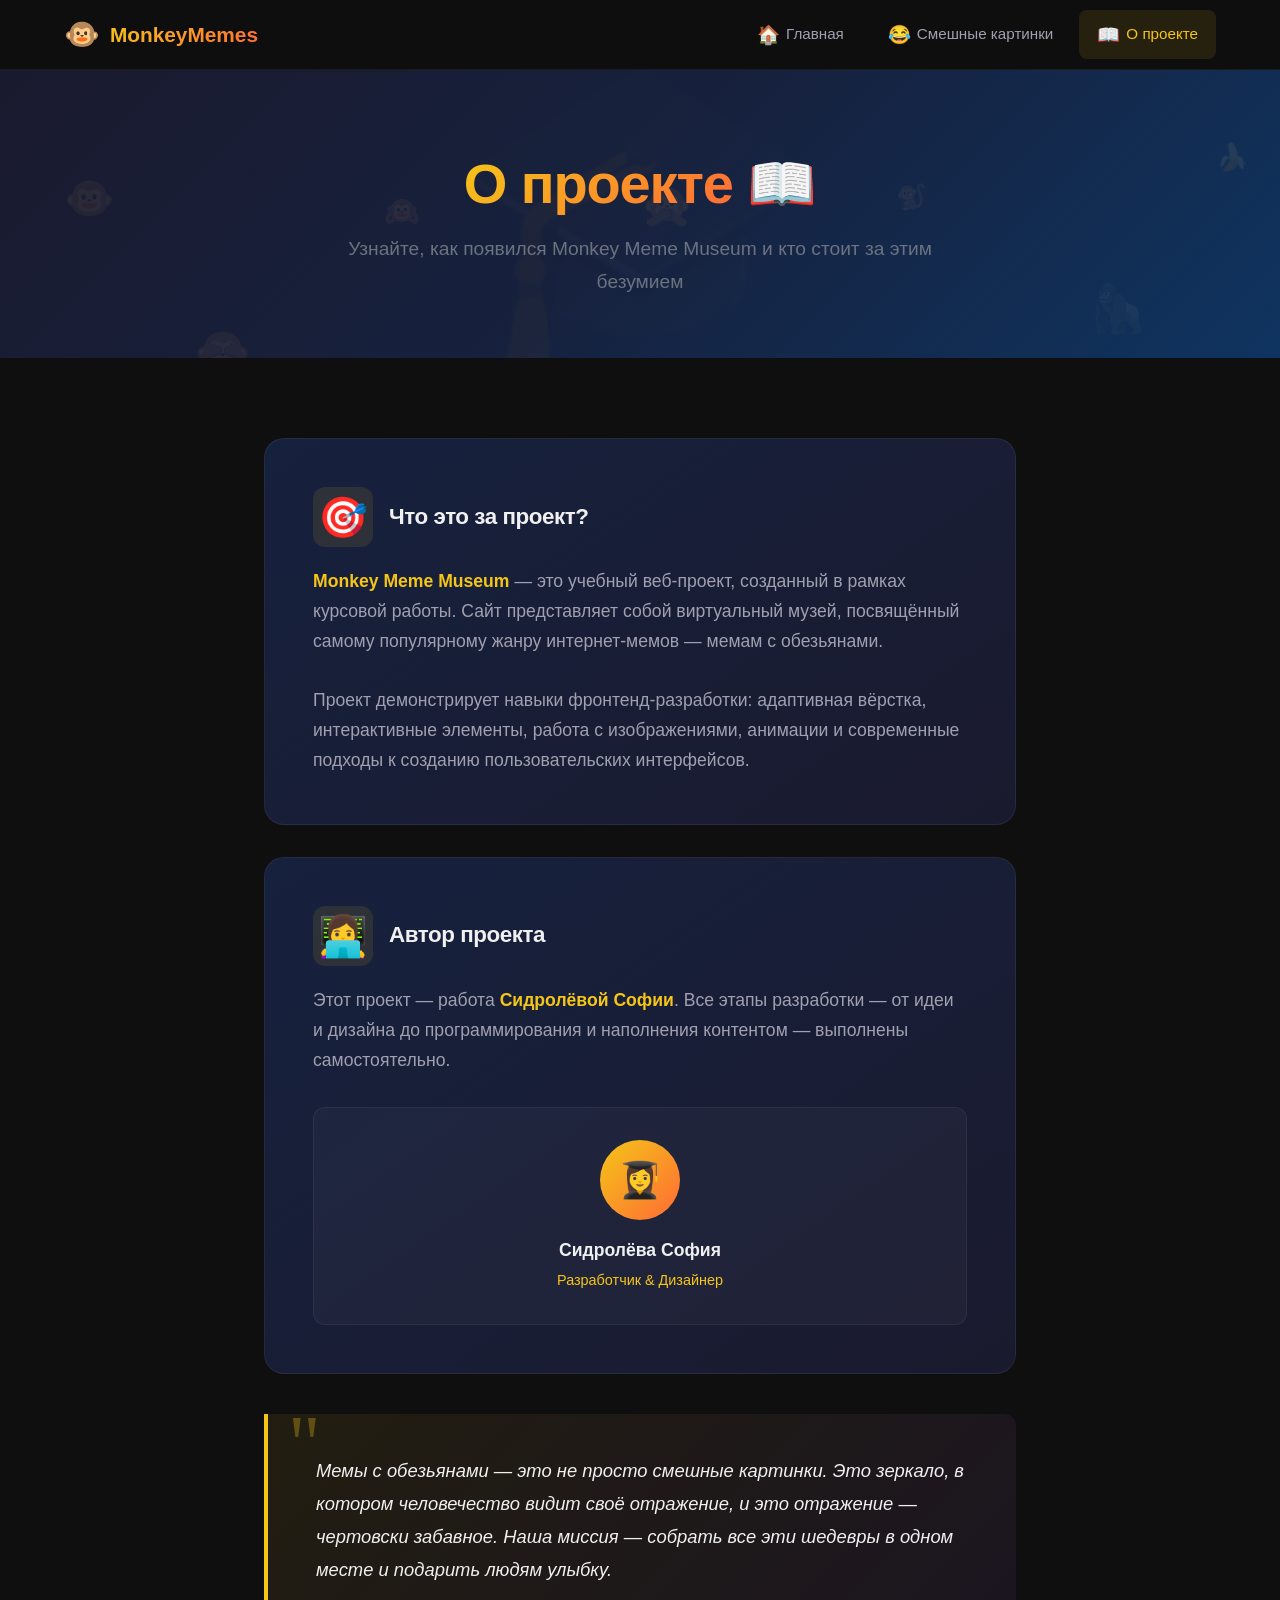
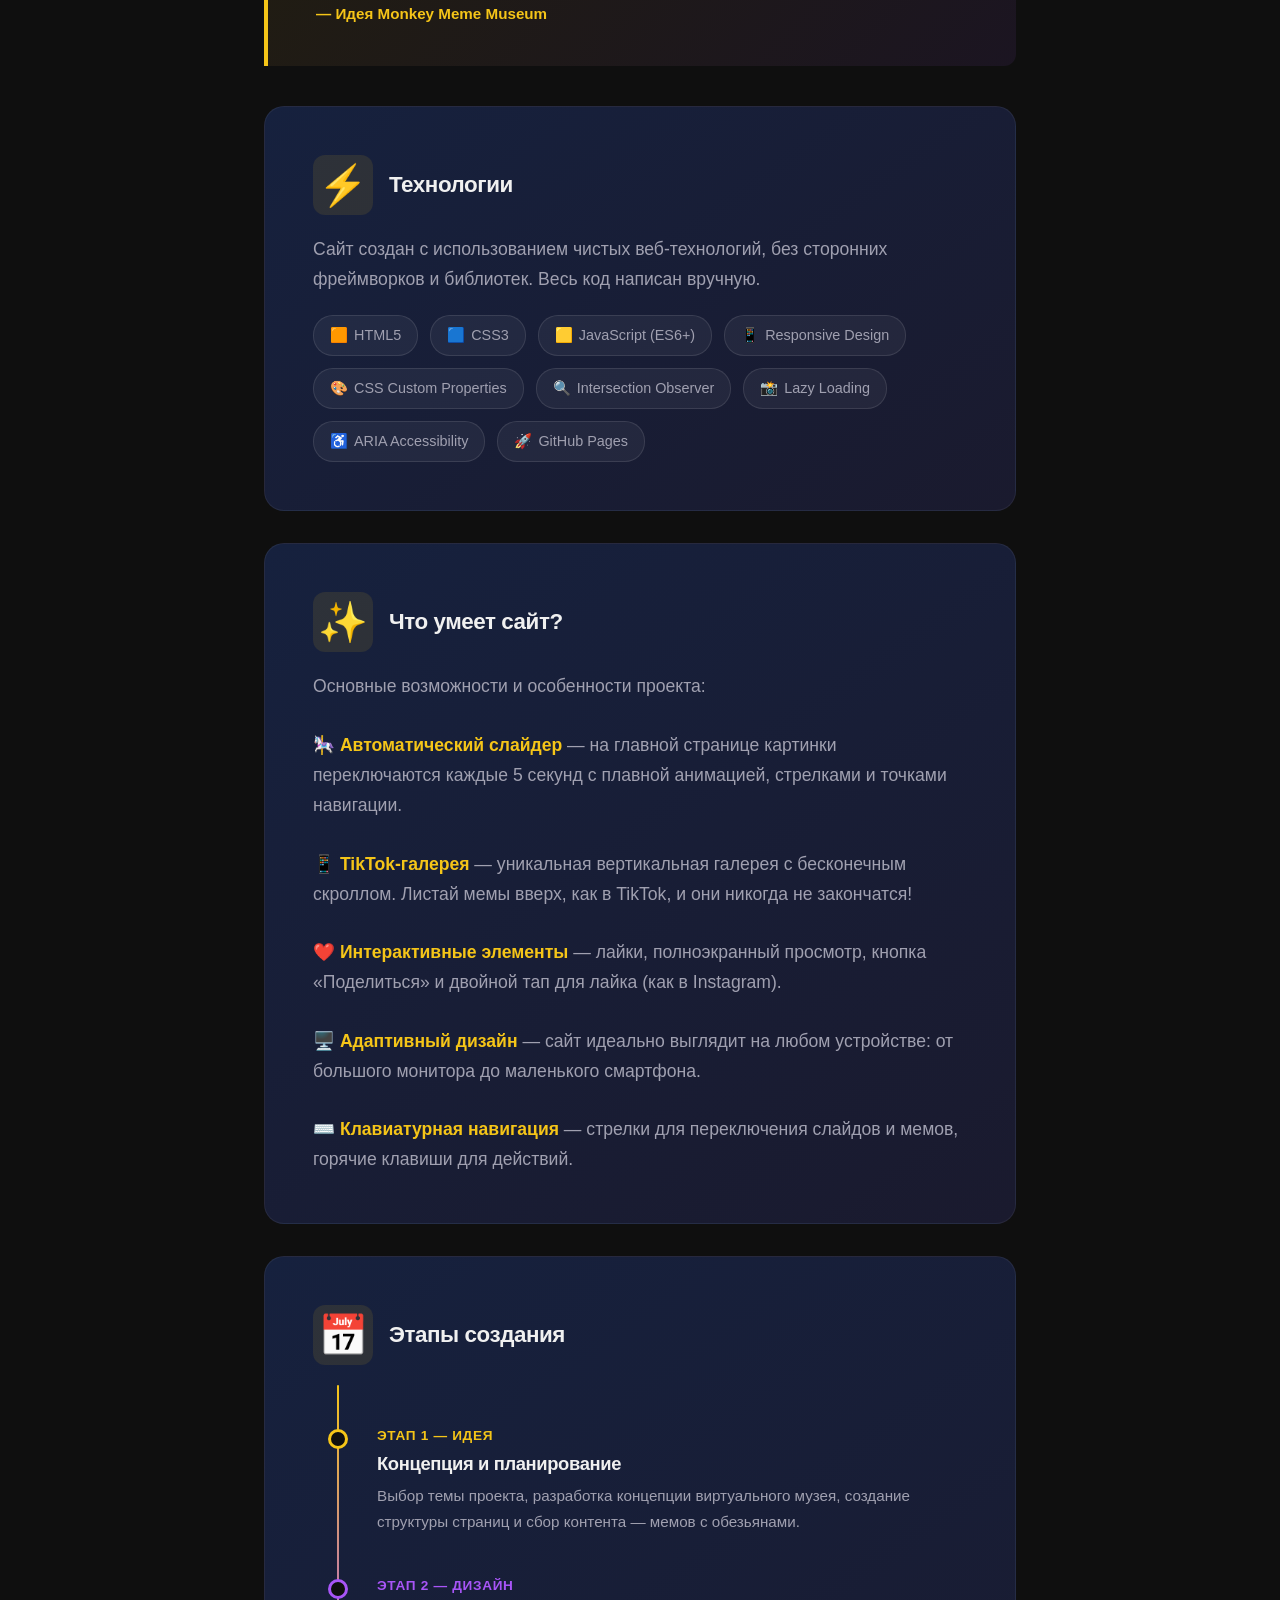
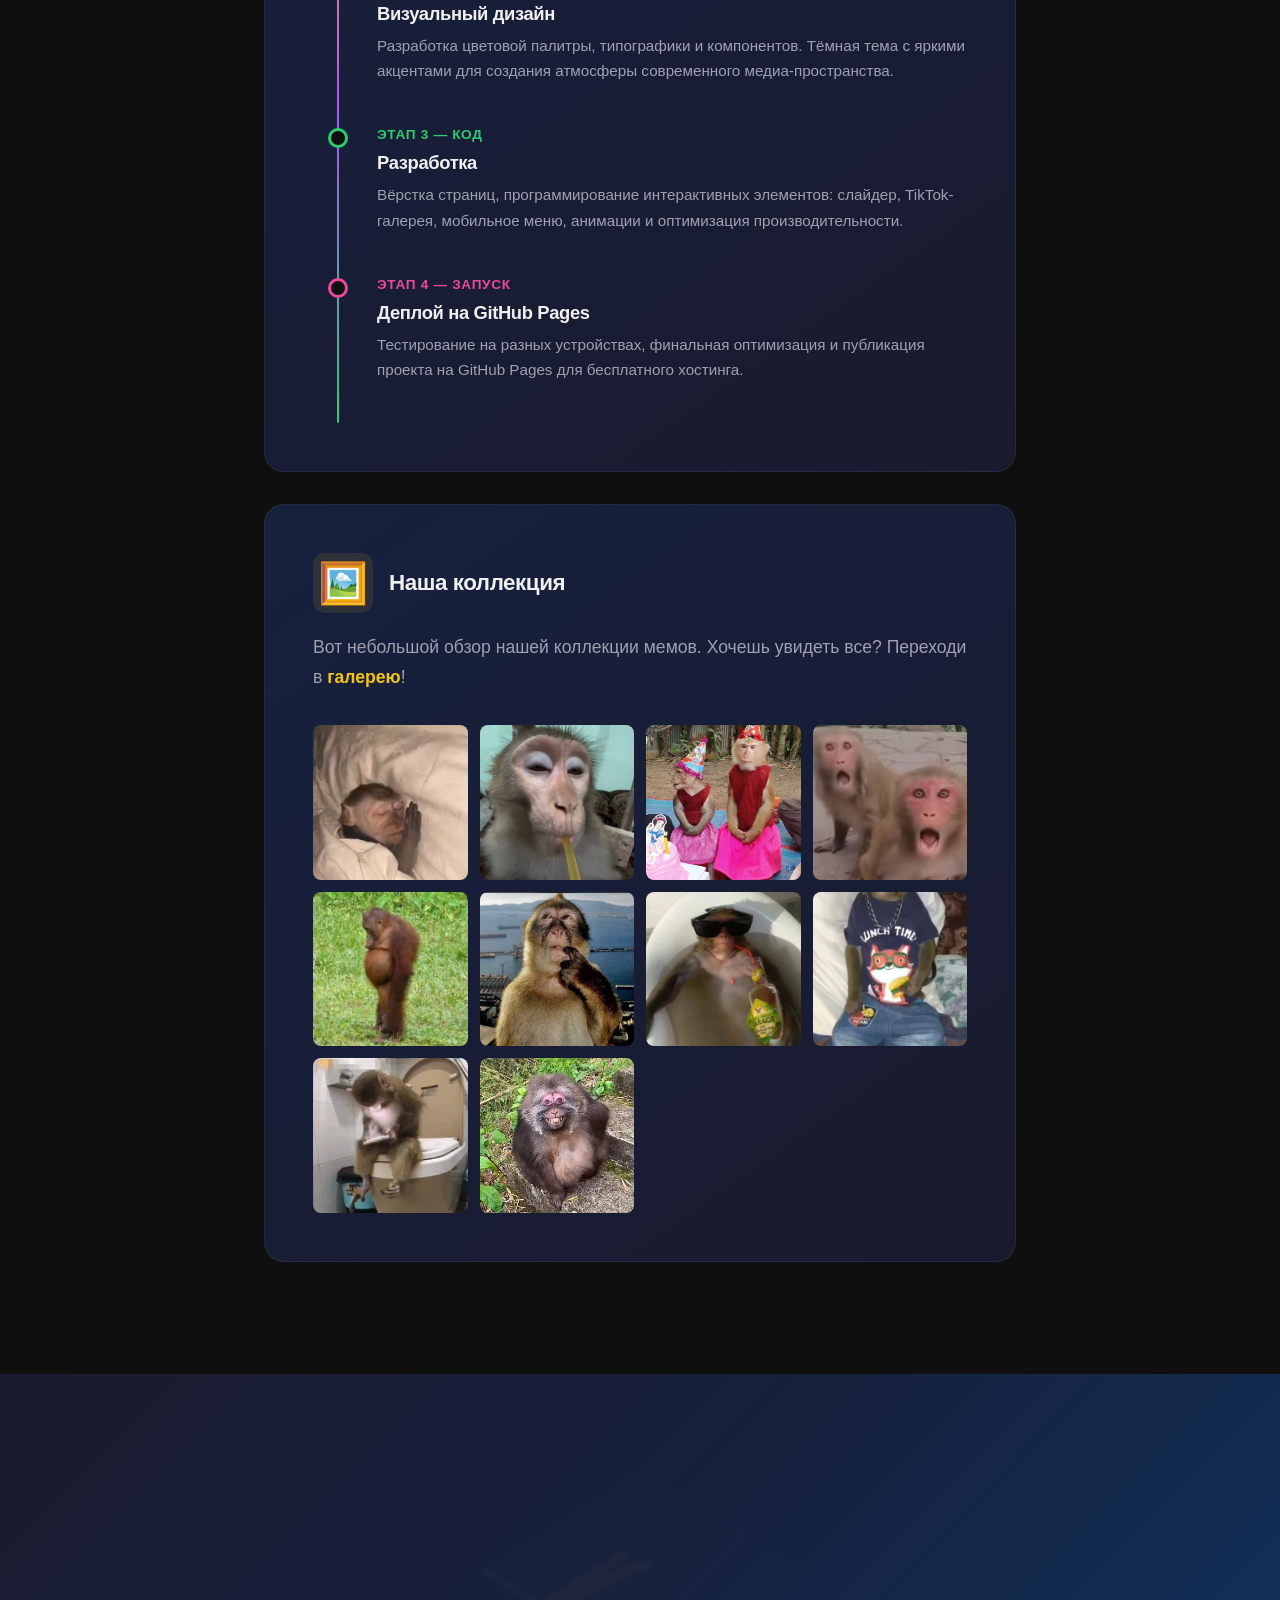
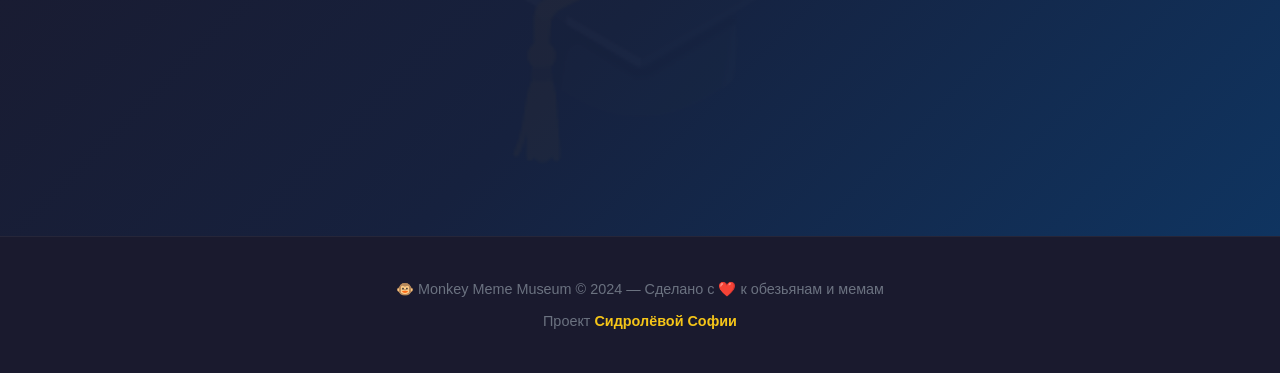
==== about.html @ 25bc9ab8 "init" ====
<!DOCTYPE html>
<html lang="ru">
<head>
    <meta charset="UTF-8">
    <meta name="viewport" content="width=device-width, initial-scale=1.0">
    <meta name="description" content="О проекте Monkey Meme Museum — виртуальный музей мемов про обезьян. Проект Сидролёвой Софии.">
    <meta name="theme-color" content="#0f0f0f">
    <title>📖 О проекте — Monkey Meme Museum</title>
    <link rel="stylesheet" href="css/style.css">

    <!-- Дополнительные стили для страницы About -->
    <style>
        /*
         * Временная шкала проекта
         */
        .timeline {
            position: relative;
            padding: 40px 0;
            max-width: 700px;
            margin: 0 auto;
        }

        .timeline::before {
            content: '';
            position: absolute;
            top: 0;
            bottom: 0;
            left: 24px;
            width: 2px;
            background: linear-gradient(
                    to bottom,
                    var(--color-accent-yellow) 0%,
                    var(--color-accent-purple) 50%,
                    var(--color-accent-green) 100%
            );
            border-radius: 2px;
        }

        .timeline-item {
            position: relative;
            padding-left: 64px;
            padding-bottom: 40px;
        }

        .timeline-item:last-child {
            padding-bottom: 0;
        }

        .timeline-item__dot {
            position: absolute;
            left: 15px;
            top: 4px;
            width: 20px;
            height: 20px;
            border-radius: 50%;
            background: var(--color-bg-primary);
            border: 3px solid var(--color-accent-yellow);
            z-index: 1;
            transition: transform 0.3s cubic-bezier(0.34, 1.56, 0.64, 1),
            border-color 0.3s ease;
        }

        .timeline-item:hover .timeline-item__dot {
            transform: scale(1.3);
            border-color: var(--color-accent-orange);
        }

        .timeline-item:nth-child(2) .timeline-item__dot {
            border-color: var(--color-accent-purple);
        }

        .timeline-item:nth-child(3) .timeline-item__dot {
            border-color: var(--color-accent-green);
        }

        .timeline-item:nth-child(4) .timeline-item__dot {
            border-color: var(--color-accent-pink);
        }

        .timeline-item__date {
            font-size: 0.85rem;
            font-weight: 600;
            color: var(--color-accent-yellow);
            text-transform: uppercase;
            letter-spacing: 0.05em;
            margin-bottom: 6px;
        }

        .timeline-item:nth-child(2) .timeline-item__date {
            color: var(--color-accent-purple);
        }

        .timeline-item:nth-child(3) .timeline-item__date {
            color: var(--color-accent-green);
        }

        .timeline-item:nth-child(4) .timeline-item__date {
            color: var(--color-accent-pink);
        }

        .timeline-item__title {
            font-size: 1.15rem;
            font-weight: 700;
            margin-bottom: 8px;
            color: var(--color-text-primary);
        }

        .timeline-item__text {
            font-size: 0.95rem;
            color: var(--color-text-secondary);
            line-height: 1.7;
        }

        /*
         * Цитата / Блок с миссией
         */
        .mission-quote {
            position: relative;
            padding: 40px 48px;
            background: linear-gradient(135deg, rgba(245, 197, 24, 0.08), rgba(168, 85, 247, 0.08));
            border-left: 4px solid var(--color-accent-yellow);
            border-radius: 0 var(--border-radius-md) var(--border-radius-md) 0;
            margin: 40px 0;
        }

        .mission-quote::before {
            content: '"';
            position: absolute;
            top: -10px;
            left: 20px;
            font-size: 5rem;
            font-family: var(--font-display);
            color: var(--color-accent-yellow);
            opacity: 0.3;
            line-height: 1;
        }

        .mission-quote__text {
            font-size: 1.15rem;
            font-style: italic;
            color: var(--color-text-primary);
            line-height: 1.8;
            position: relative;
            z-index: 1;
        }

        .mission-quote__author {
            margin-top: 16px;
            font-size: 0.95rem;
            color: var(--color-accent-yellow);
            font-weight: 600;
            font-style: normal;
        }

        /*
         * Галерея превью
         */
        .preview-grid {
            display: grid;
            grid-template-columns: repeat(auto-fill, minmax(150px, 1fr));
            gap: 12px;
            margin-top: 32px;
        }

        .preview-grid__item {
            aspect-ratio: 1;
            border-radius: var(--border-radius-sm);
            overflow: hidden;
            cursor: pointer;
            transition: transform 0.3s cubic-bezier(0.34, 1.56, 0.64, 1),
            box-shadow 0.3s ease;
        }

        .preview-grid__item:hover {
            transform: scale(1.05) rotate(1deg);
            box-shadow: 0 8px 24px rgba(245, 197, 24, 0.2);
        }

        .preview-grid__item:nth-child(even):hover {
            transform: scale(1.05) rotate(-1deg);
        }

        .preview-grid__item img {
            width: 100%;
            height: 100%;
            object-fit: cover;
            transition: transform 0.5s ease;
        }

        .preview-grid__item:hover img {
            transform: scale(1.1);
        }

        /*
         * Контактный / Финальный блок
         */
        .about-final {
            text-align: center;
            padding: 80px 0;
            background: var(--gradient-hero);
            position: relative;
            overflow: hidden;
        }

        .about-final::before {
            content: '🎓';
            position: absolute;
            font-size: 18rem;
            opacity: 0.03;
            top: 50%;
            left: 50%;
            transform: translate(-50%, -50%);
            pointer-events: none;
        }

        .about-final__emoji {
            font-size: 4rem;
            display: block;
            margin-bottom: 20px;
            animation: logoWiggle 3s ease-in-out infinite;
        }

        /*
         * Декоративные плавающие эмодзи
         */
        .floating-emojis {
            position: absolute;
            top: 0;
            left: 0;
            right: 0;
            bottom: 0;
            pointer-events: none;
            overflow: hidden;
            z-index: 0;
        }

        .floating-emoji {
            position: absolute;
            font-size: 2rem;
            opacity: 0.08;
            animation: floatEmoji 15s linear infinite;
        }

        .floating-emoji:nth-child(1) { left: 5%; animation-delay: 0s; animation-duration: 18s; }
        .floating-emoji:nth-child(2) { left: 15%; animation-delay: 2s; animation-duration: 14s; }
        .floating-emoji:nth-child(3) { left: 30%; animation-delay: 4s; animation-duration: 20s; }
        .floating-emoji:nth-child(4) { left: 50%; animation-delay: 1s; animation-duration: 16s; }
        .floating-emoji:nth-child(5) { left: 70%; animation-delay: 3s; animation-duration: 19s; }
        .floating-emoji:nth-child(6) { left: 85%; animation-delay: 5s; animation-duration: 15s; }
        .floating-emoji:nth-child(7) { left: 95%; animation-delay: 2.5s; animation-duration: 17s; }

        @keyframes floatEmoji {
            0% {
                transform: translateY(100vh) rotate(0deg);
                opacity: 0;
            }
            10% {
                opacity: 0.08;
            }
            90% {
                opacity: 0.08;
            }
            100% {
                transform: translateY(-100px) rotate(360deg);
                opacity: 0;
            }
        }

        @media (max-width: 768px) {
            .timeline::before {
                left: 16px;
            }

            .timeline-item {
                padding-left: 48px;
                padding-bottom: 32px;
            }

            .timeline-item__dot {
                left: 7px;
            }

            .mission-quote {
                padding: 32px 24px;
            }

            .mission-quote::before {
                font-size: 3.5rem;
                left: 10px;
            }

            .preview-grid {
                grid-template-columns: repeat(auto-fill, minmax(120px, 1fr));
                gap: 8px;
            }
        }

        @media (max-width: 480px) {
            .mission-quote {
                padding: 24px 20px;
            }

            .mission-quote__text {
                font-size: 1rem;
            }

            .preview-grid {
                grid-template-columns: repeat(3, 1fr);
                gap: 6px;
            }
        }
    </style>
</head>
<body>

<!-- ============================================
     HEADER
     ============================================ -->
<header class="header" role="banner">
    <div class="header__inner">

        <!-- Логотип -->
        <a href="index.html" class="header__logo" aria-label="Monkey Meme Museum — на главную">
            <span class="header__logo-emoji" aria-hidden="true">🐵</span>
            <span class="header__logo-text">MonkeyMemes</span>
        </a>

        <!-- Десктоп навигация -->
        <nav class="nav" role="navigation" aria-label="Основная навигация">
            <ul class="nav__list">
                <li>
                    <a href="index.html" class="nav__link">
                        <span class="nav__link-emoji" aria-hidden="true">🏠</span>
                        Главная
                    </a>
                </li>
                <li>
                    <a href="gallery.html" class="nav__link">
                        <span class="nav__link-emoji" aria-hidden="true">😂</span>
                        Смешные картинки
                    </a>
                </li>
                <li>
                    <a href="about.html" class="nav__link nav__link--active">
                        <span class="nav__link-emoji" aria-hidden="true">📖</span>
                        О проекте
                    </a>
                </li>
            </ul>
        </nav>

        <!-- Бургер кнопка (мобильная) -->
        <button class="burger" aria-label="Открыть меню" aria-expanded="false" aria-controls="mobile-nav">
            <span class="burger__line"></span>
            <span class="burger__line"></span>
            <span class="burger__line"></span>
        </button>
    </div>
</header>

<!-- Мобильная навигация -->
<div class="mobile-nav" id="mobile-nav" aria-hidden="true" role="dialog" aria-label="Мобильное меню">
    <nav>
        <ul class="mobile-nav__list">
            <li>
                <a href="index.html" class="mobile-nav__link">
                    <span class="mobile-nav__link-emoji" aria-hidden="true">🏠</span>
                    Главная
                </a>
            </li>
            <li>
                <a href="gallery.html" class="mobile-nav__link">
                    <span class="mobile-nav__link-emoji" aria-hidden="true">😂</span>
                    Смешные картинки
                </a>
            </li>
            <li>
                <a href="about.html" class="mobile-nav__link mobile-nav__link--active">
                    <span class="mobile-nav__link-emoji" aria-hidden="true">📖</span>
                    О проекте
                </a>
            </li>
        </ul>
    </nav>
</div>

<!-- ============================================
     MAIN CONTENT
     ============================================ -->
<main class="about-page page-wrapper" role="main">

    <!-- ========== HERO ========== -->
    <section class="about-hero" aria-labelledby="about-heading">
        <!-- Плавающие эмодзи -->
        <div class="floating-emojis" aria-hidden="true">
            <span class="floating-emoji">🐵</span>
            <span class="floating-emoji">🙈</span>
            <span class="floating-emoji">🙉</span>
            <span class="floating-emoji">🙊</span>
            <span class="floating-emoji">🐒</span>
            <span class="floating-emoji">🦍</span>
            <span class="floating-emoji">🍌</span>
        </div>

        <div class="container" style="position: relative; z-index: 1;">
            <h1 id="about-heading">
                <span class="text-gradient">О проекте</span>
                <span aria-hidden="true"> 📖</span>
            </h1>
            <p class="section-subtitle">
                Узнайте, как появился Monkey Meme Museum и кто стоит за этим безумием
            </p>
        </div>
    </section>

    <!-- ========== CONTENT ========== -->
    <section class="about-content">
        <div class="container container--narrow">

            <!-- Карточка: О проекте -->
            <article class="about-card animate-on-scroll">
                <div class="about-card__header">
                    <div class="about-card__emoji" aria-hidden="true">🎯</div>
                    <h2 class="about-card__title">Что это за проект?</h2>
                </div>
                <div class="about-card__text">
                    <p>
                        <strong>Monkey Meme Museum</strong> — это учебный веб-проект, созданный
                        в рамках курсовой работы. Сайт представляет собой виртуальный музей,
                        посвящённый самому популярному жанру интернет-мемов — мемам с обезьянами.
                    </p>
                    <br>
                    <p>
                        Проект демонстрирует навыки фронтенд-разработки: адаптивная вёрстка,
                        интерактивные элементы, работа с изображениями, анимации и
                        современные подходы к созданию пользовательских интерфейсов.
                    </p>
                </div>
            </article>

            <!-- Карточка: Автор -->
            <article class="about-card animate-on-scroll">
                <div class="about-card__header">
                    <div class="about-card__emoji" aria-hidden="true">👩‍💻</div>
                    <h2 class="about-card__title">Автор проекта</h2>
                </div>
                <div class="about-card__text">
                    <p>
                        Этот проект — работа <strong>Сидролёвой Софии</strong>.
                        Все этапы разработки — от идеи и дизайна до программирования
                        и наполнения контентом — выполнены самостоятельно.
                    </p>
                </div>

                <!-- Команда / Автор -->
                <div class="team-grid">
                    <div class="team-member">
                        <div class="team-member__avatar" aria-hidden="true">👩‍🎓</div>
                        <div class="team-member__name">Сидролёва София</div>
                        <div class="team-member__role">Разработчик & Дизайнер</div>
                    </div>
                </div>
            </article>

            <!-- Миссия / Цитата -->
            <div class="animate-on-scroll">
                <blockquote class="mission-quote">
                    <p class="mission-quote__text">
                        Мемы с обезьянами — это не просто смешные картинки.
                        Это зеркало, в котором человечество видит своё отражение,
                        и это отражение — чертовски забавное. Наша миссия — собрать
                        все эти шедевры в одном месте и подарить людям улыбку.
                    </p>
                    <footer class="mission-quote__author">
                        — Идея Monkey Meme Museum
                    </footer>
                </blockquote>
            </div>

            <!-- Карточка: Технологии -->
            <article class="about-card animate-on-scroll">
                <div class="about-card__header">
                    <div class="about-card__emoji" aria-hidden="true">⚡</div>
                    <h2 class="about-card__title">Технологии</h2>
                </div>
                <div class="about-card__text">
                    <p>
                        Сайт создан с использованием чистых веб-технологий,
                        без сторонних фреймворков и библиотек. Весь код написан вручную.
                    </p>
                </div>
                <div class="tech-stack">
                        <span class="tech-tag">
                            <span aria-hidden="true">🟧</span> HTML5
                        </span>
                    <span class="tech-tag">
                            <span aria-hidden="true">🟦</span> CSS3
                        </span>
                    <span class="tech-tag">
                            <span aria-hidden="true">🟨</span> JavaScript (ES6+)
                        </span>
                    <span class="tech-tag">
                            <span aria-hidden="true">📱</span> Responsive Design
                        </span>
                    <span class="tech-tag">
                            <span aria-hidden="true">🎨</span> CSS Custom Properties
                        </span>
                    <span class="tech-tag">
                            <span aria-hidden="true">🔍</span> Intersection Observer
                        </span>
                    <span class="tech-tag">
                            <span aria-hidden="true">📸</span> Lazy Loading
                        </span>
                    <span class="tech-tag">
                            <span aria-hidden="true">♿</span> ARIA Accessibility
                        </span>
                    <span class="tech-tag">
                            <span aria-hidden="true">🚀</span> GitHub Pages
                        </span>
                </div>
            </article>

            <!-- Карточка: Возможности сайта -->
            <article class="about-card animate-on-scroll">
                <div class="about-card__header">
                    <div class="about-card__emoji" aria-hidden="true">✨</div>
                    <h2 class="about-card__title">Что умеет сайт?</h2>
                </div>
                <div class="about-card__text">
                    <p>Основные возможности и особенности проекта:</p>
                    <br>
                    <p>
                        🎠 <strong>Автоматический слайдер</strong> — на главной странице
                        картинки переключаются каждые 5 секунд с плавной анимацией,
                        стрелками и точками навигации.
                    </p>
                    <br>
                    <p>
                        📱 <strong>TikTok-галерея</strong> — уникальная вертикальная
                        галерея с бесконечным скроллом. Листай мемы вверх, как в TikTok,
                        и они никогда не закончатся!
                    </p>
                    <br>
                    <p>
                        ❤️ <strong>Интерактивные элементы</strong> — лайки,
                        полноэкранный просмотр, кнопка «Поделиться» и двойной тап
                        для лайка (как в Instagram).
                    </p>
                    <br>
                    <p>
                        🖥️ <strong>Адаптивный дизайн</strong> — сайт идеально
                        выглядит на любом устройстве: от большого монитора до
                        маленького смартфона.
                    </p>
                    <br>
                    <p>
                        ⌨️ <strong>Клавиатурная навигация</strong> — стрелки для
                        переключения слайдов и мемов, горячие клавиши для действий.
                    </p>
                </div>
            </article>

            <!-- Карточка: Хронология -->
            <article class="about-card animate-on-scroll">
                <div class="about-card__header">
                    <div class="about-card__emoji" aria-hidden="true">📅</div>
                    <h2 class="about-card__title">Этапы создания</h2>
                </div>

                <div class="timeline">
                    <div class="timeline-item">
                        <div class="timeline-item__dot"></div>
                        <div class="timeline-item__date">Этап 1 — Идея</div>
                        <h3 class="timeline-item__title">Концепция и планирование</h3>
                        <p class="timeline-item__text">
                            Выбор темы проекта, разработка концепции виртуального музея,
                            создание структуры страниц и сбор контента — мемов с обезьянами.
                        </p>
                    </div>

                    <div class="timeline-item">
                        <div class="timeline-item__dot"></div>
                        <div class="timeline-item__date">Этап 2 — Дизайн</div>
                        <h3 class="timeline-item__title">Визуальный дизайн</h3>
                        <p class="timeline-item__text">
                            Разработка цветовой палитры, типографики и компонентов.
                            Тёмная тема с яркими акцентами для создания
                            атмосферы современного медиа-пространства.
                        </p>
                    </div>

                    <div class="timeline-item">
                        <div class="timeline-item__dot"></div>
                        <div class="timeline-item__date">Этап 3 — Код</div>
                        <h3 class="timeline-item__title">Разработка</h3>
                        <p class="timeline-item__text">
                            Вёрстка страниц, программирование интерактивных элементов:
                            слайдер, TikTok-галерея, мобильное меню, анимации
                            и оптимизация производительности.
                        </p>
                    </div>

                    <div class="timeline-item">
                        <div class="timeline-item__dot"></div>
                        <div class="timeline-item__date">Этап 4 — Запуск</div>
                        <h3 class="timeline-item__title">Деплой на GitHub Pages</h3>
                        <p class="timeline-item__text">
                            Тестирование на разных устройствах, финальная оптимизация
                            и публикация проекта на GitHub Pages для бесплатного хостинга.
                        </p>
                    </div>
                </div>
            </article>

            <!-- Карточка: Превью галереи -->
            <article class="about-card animate-on-scroll">
                <div class="about-card__header">
                    <div class="about-card__emoji" aria-hidden="true">🖼️</div>
                    <h2 class="about-card__title">Наша коллекция</h2>
                </div>
                <div class="about-card__text">
                    <p>
                        Вот небольшой обзор нашей коллекции мемов.
                        Хочешь увидеть все? Переходи в
                        <a href="gallery.html" style="color: var(--color-accent-yellow); font-weight: 600;">галерею</a>!
                    </p>
                </div>
                <div class="preview-grid" id="preview-grid">
                    <!-- Заполняется через JS -->
                </div>
            </article>

        </div>
    </section>

    <!-- ========== FINAL CTA ========== -->
    <section class="about-final" aria-labelledby="final-heading">
        <div class="container animate-on-scroll">
            <span class="about-final__emoji" aria-hidden="true">🐵</span>
            <h2 id="final-heading">
                Спасибо за
                <span class="text-gradient">внимание!</span>
            </h2>
            <p class="section-subtitle mb-4">
                Надеюсь, этот проект подарил вам улыбку.
                А теперь — вперёд смотреть мемы!
            </p>
            <div class="btn-group">
                <a href="gallery.html" class="btn btn--primary">
                    <span aria-hidden="true">😂</span>
                    Смотреть мемы
                </a>
                <a href="index.html" class="btn btn--outline">
                    <span aria-hidden="true">🏠</span>
                    На главную
                </a>
            </div>
        </div>
    </section>

</main>

<!-- ============================================
     FOOTER
     ============================================ -->
<footer class="footer" role="contentinfo">
    <div class="container">
        <p class="footer__text">
            <span aria-hidden="true">🐵</span>
            Monkey Meme Museum © 2024 — Сделано с
            <span class="footer__heart" aria-label="любовью">❤️</span>
            к обезьянам и мемам
        </p>
        <p class="footer__text mt-1">
            Проект <strong class="footer__link">Сидролёвой Софии</strong>
        </p>
    </div>
</footer>

<!-- ============================================
     SCRIPTS
     ============================================ -->
<script src="js/images.js"></script>
<script src="js/common.js"></script>

<!-- Инлайн-скрипт для страницы About -->
<script>
    (function () {
        'use strict';

        /**
         * Заполняет превью-сетку изображениями из коллекции
         */
        function initPreviewGrid() {
            var grid = document.getElementById('preview-grid');
            if (!grid) return;

            var paths = getAllImagePaths();
            if (paths.length === 0) {
                grid.innerHTML = '<p style="color:var(--color-text-muted);grid-column:1/-1;text-align:center;padding:20px;">Пока нет изображений</p>';
                return;
            }

            var fragment = document.createDocumentFragment();

            paths.forEach(function (path, index) {
                var item = document.createElement('a');
                item.href = 'gallery.html';
                item.className = 'preview-grid__item';
                item.setAttribute('aria-label', 'Мем #' + (index + 1) + ' — открыть в галерее');

                var img = document.createElement('img');
                img.src = path;
                img.alt = 'Мем с обезьяной #' + (index + 1);
                img.loading = 'lazy';
                img.draggable = false;

                // Обработка ошибки загрузки
                img.onerror = function () {
                    item.style.display = 'none';
                };

                item.appendChild(img);
                fragment.appendChild(item);
            });

            grid.appendChild(fragment);
        }

        /**
         * Добавляет эффект параллакса к плавающим эмодзи
         */
        function initParallaxEmojis() {
            var emojis = document.querySelectorAll('.floating-emoji');
            if (emojis.length === 0) return;

            // Даём каждому эмодзи случайный размер
            emojis.forEach(function (emoji) {
                var size = 1.5 + Math.random() * 2;
                emoji.style.fontSize = size + 'rem';

                // Случайная начальная позиция по вертикали
                var startY = Math.random() * 100;
                emoji.style.top = startY + '%';
            });
        }

        /**
         * Анимация чисел в таймлайне при появлении
         */
        function initTimelineAnimations() {
            var items = document.querySelectorAll('.timeline-item');
            if (items.length === 0 || !('IntersectionObserver' in window)) return;

            var observer = new IntersectionObserver(function (entries) {
                entries.forEach(function (entry) {
                    if (entry.isIntersecting) {
                        entry.target.style.opacity = '1';
                        entry.target.style.transform = 'translateX(0)';
                        observer.unobserve(entry.target);
                    }
                });
            }, {
                threshold: 0.3,
                rootMargin: '0px 0px -50px 0px'
            });

            items.forEach(function (item, index) {
                item.style.opacity = '0';
                item.style.transform = 'translateX(-20px)';
                item.style.transition = 'opacity 0.5s ease ' + (index * 0.15) + 's, transform 0.5s ease ' + (index * 0.15) + 's';
                observer.observe(item);
            });
        }

        // Инициализация
        function init() {
            initPreviewGrid();
            initParallaxEmojis();
            initTimelineAnimations();
        }

        if (document.readyState === 'loading') {
            document.addEventListener('DOMContentLoaded', init);
        } else {
            init();
        }
    })();
</script>

</body>
</html>
---- css/style.css ----
:root {
    /* Основные цвета */
    --color-bg-primary: #0f0f0f;
    --color-bg-secondary: #1a1a2e;
    --color-bg-card: #16213e;
    --color-bg-card-hover: #1c2a4a;
    --color-bg-header: rgba(15, 15, 15, 0.92);

    /* Акцентные цвета */
    --color-accent-yellow: #f5c518;
    --color-accent-orange: #ff6b35;
    --color-accent-green: #2ecc71;
    --color-accent-purple: #a855f7;
    --color-accent-pink: #ec4899;
    --color-accent-blue: #3b82f6;

    /* Текст */
    --color-text-primary: #f0f0f0;
    --color-text-secondary: #a0a0b0;
    --color-text-muted: #6b7280;
    --color-text-accent: var(--color-accent-yellow);

    /* Градиенты */
    --gradient-hero: linear-gradient(135deg, #1a1a2e 0%, #16213e 50%, #0f3460 100%);
    --gradient-card: linear-gradient(145deg, #16213e, #1a1a2e);
    --gradient-accent: linear-gradient(135deg, var(--color-accent-yellow), var(--color-accent-orange));
    --gradient-fun: linear-gradient(135deg, var(--color-accent-purple), var(--color-accent-pink));
    --gradient-overlay: linear-gradient(to bottom, rgba(0,0,0,0) 0%, rgba(0,0,0,0.7) 100%);

    /* Тени */
    --shadow-sm: 0 2px 8px rgba(0, 0, 0, 0.3);
    --shadow-md: 0 4px 16px rgba(0, 0, 0, 0.4);
    --shadow-lg: 0 8px 32px rgba(0, 0, 0, 0.5);
    --shadow-glow-yellow: 0 0 20px rgba(245, 197, 24, 0.3);
    --shadow-glow-purple: 0 0 20px rgba(168, 85, 247, 0.3);

    /* Размеры */
    --header-height: 70px;
    --content-max-width: 1200px;
    --content-narrow-width: 800px;
    --border-radius-sm: 8px;
    --border-radius-md: 12px;
    --border-radius-lg: 20px;
    --border-radius-xl: 28px;

    /* Шрифты */
    --font-primary: 'Segoe UI', 'Roboto', 'Helvetica Neue', Arial, sans-serif;
    --font-display: 'Georgia', 'Times New Roman', serif;
    --font-mono: 'Fira Code', 'Consolas', monospace;

    /* Анимации */
    --transition-fast: 0.2s ease;
    --transition-normal: 0.3s ease;
    --transition-slow: 0.5s ease;
    --transition-spring: 0.4s cubic-bezier(0.34, 1.56, 0.64, 1);
}


/* ============================================
   2. RESET & BASE
   ============================================ */

*,
*::before,
*::after {
    margin: 0;
    padding: 0;
    box-sizing: border-box;
}

html {
    scroll-behavior: smooth;
    font-size: 16px;
    -webkit-text-size-adjust: 100%;
    overflow-x: hidden;
}

body {
    font-family: var(--font-primary);
    background-color: var(--color-bg-primary);
    color: var(--color-text-primary);
    line-height: 1.6;
    min-height: 100vh;
    overflow-x: hidden;
    -webkit-font-smoothing: antialiased;
    -moz-osx-font-smoothing: grayscale;
}

img {
    max-width: 100%;
    height: auto;
    display: block;
}

a {
    color: inherit;
    text-decoration: none;
    transition: color var(--transition-fast);
}

ul, ol {
    list-style: none;
}

button {
    border: none;
    background: none;
    cursor: pointer;
    font-family: inherit;
    color: inherit;
}

input, textarea {
    font-family: inherit;
    font-size: inherit;
}

::selection {
    background-color: var(--color-accent-yellow);
    color: var(--color-bg-primary);
}

/* Скроллбар */
::-webkit-scrollbar {
    width: 8px;
}

::-webkit-scrollbar-track {
    background: var(--color-bg-primary);
}

::-webkit-scrollbar-thumb {
    background: var(--color-bg-card);
    border-radius: 4px;
}

::-webkit-scrollbar-thumb:hover {
    background: var(--color-accent-yellow);
}


/* ============================================
   3. TYPOGRAPHY
   ============================================ */

h1, h2, h3, h4, h5, h6 {
    line-height: 1.2;
    font-weight: 700;
    letter-spacing: -0.02em;
}

h1 {
    font-size: clamp(2rem, 5vw, 3.5rem);
}

h2 {
    font-size: clamp(1.5rem, 4vw, 2.5rem);
}

h3 {
    font-size: clamp(1.2rem, 3vw, 1.75rem);
}

p {
    font-size: clamp(0.95rem, 2vw, 1.1rem);
    color: var(--color-text-secondary);
    line-height: 1.7;
}

.text-gradient {
    background: var(--gradient-accent);
    -webkit-background-clip: text;
    -webkit-text-fill-color: transparent;
    background-clip: text;
}

.text-gradient-fun {
    background: var(--gradient-fun);
    -webkit-background-clip: text;
    -webkit-text-fill-color: transparent;
    background-clip: text;
}

.emoji-title {
    font-size: 1.2em;
}

.section-subtitle {
    font-size: clamp(1rem, 2.5vw, 1.2rem);
    color: var(--color-text-muted);
    margin-top: 0.5rem;
    font-weight: 400;
}


/* ============================================
   4. LAYOUT UTILITIES
   ============================================ */

.container {
    width: 100%;
    max-width: var(--content-max-width);
    margin: 0 auto;
    padding: 0 24px;
}

.container--narrow {
    max-width: var(--content-narrow-width);
}

.section {
    padding: 80px 0;
}

.section--alt {
    background: var(--color-bg-secondary);
}

.flex-center {
    display: flex;
    justify-content: center;
    align-items: center;
}

.text-center {
    text-align: center;
}

.mt-1 { margin-top: 0.5rem; }
.mt-2 { margin-top: 1rem; }
.mt-3 { margin-top: 1.5rem; }
.mt-4 { margin-top: 2rem; }
.mb-1 { margin-bottom: 0.5rem; }
.mb-2 { margin-bottom: 1rem; }
.mb-3 { margin-bottom: 1.5rem; }
.mb-4 { margin-bottom: 2rem; }


/* ============================================
   5. HEADER & NAVIGATION
   ============================================ */

.header {
    position: fixed;
    top: 0;
    left: 0;
    right: 0;
    height: var(--header-height);
    background: var(--color-bg-header);
    backdrop-filter: blur(20px);
    -webkit-backdrop-filter: blur(20px);
    border-bottom: 1px solid rgba(255, 255, 255, 0.06);
    z-index: 1000;
    transition: transform var(--transition-normal),
    box-shadow var(--transition-normal);
}

.header--scrolled {
    box-shadow: var(--shadow-md);
}

.header__inner {
    display: flex;
    justify-content: space-between;
    align-items: center;
    height: 100%;
    max-width: var(--content-max-width);
    margin: 0 auto;
    padding: 0 24px;
}

/* Логотип */
.header__logo {
    display: flex;
    align-items: center;
    gap: 10px;
    font-size: 1.3rem;
    font-weight: 800;
    z-index: 1001;
    transition: transform var(--transition-spring);
}

.header__logo:hover {
    transform: scale(1.05);
}

.header__logo-emoji {
    font-size: 1.8rem;
    animation: logoWiggle 3s ease-in-out infinite;
}

.header__logo-text {
    background: var(--gradient-accent);
    -webkit-background-clip: text;
    -webkit-text-fill-color: transparent;
    background-clip: text;
}

/* Навигация — десктоп */
.nav {
    display: flex;
    align-items: center;
}

.nav__list {
    display: flex;
    gap: 8px;
    align-items: center;
}

.nav__link {
    position: relative;
    display: flex;
    align-items: center;
    gap: 6px;
    padding: 10px 18px;
    font-size: 0.95rem;
    font-weight: 500;
    color: var(--color-text-secondary);
    border-radius: var(--border-radius-sm);
    transition: color var(--transition-fast),
    background-color var(--transition-fast);
}

.nav__link:hover {
    color: var(--color-text-primary);
    background-color: rgba(255, 255, 255, 0.06);
}

.nav__link--active {
    color: var(--color-accent-yellow);
    background-color: rgba(245, 197, 24, 0.1);
}

.nav__link-emoji {
    font-size: 1.15rem;
}

/* Бургер кнопка */
.burger {
    display: none;
    flex-direction: column;
    justify-content: center;
    gap: 5px;
    width: 32px;
    height: 32px;
    z-index: 1001;
    cursor: pointer;
}

.burger__line {
    width: 100%;
    height: 2.5px;
    background-color: var(--color-text-primary);
    border-radius: 2px;
    transition: transform var(--transition-normal),
    opacity var(--transition-normal);
    transform-origin: center;
}

.burger--active .burger__line:nth-child(1) {
    transform: translateY(7.5px) rotate(45deg);
}

.burger--active .burger__line:nth-child(2) {
    opacity: 0;
}

.burger--active .burger__line:nth-child(3) {
    transform: translateY(-7.5px) rotate(-45deg);
}

/* Мобильное меню */
.mobile-nav {
    display: none;
    position: fixed;
    top: 0;
    left: 0;
    right: 0;
    bottom: 0;
    background: rgba(15, 15, 15, 0.97);
    backdrop-filter: blur(24px);
    -webkit-backdrop-filter: blur(24px);
    z-index: 999;
    opacity: 0;
    visibility: hidden;
    transition: opacity var(--transition-normal),
    visibility var(--transition-normal);
}

.mobile-nav--open {
    opacity: 1;
    visibility: visible;
}

.mobile-nav__list {
    display: flex;
    flex-direction: column;
    justify-content: center;
    align-items: center;
    height: 100%;
    gap: 12px;
}

.mobile-nav__link {
    font-size: 1.5rem;
    font-weight: 600;
    padding: 16px 32px;
    border-radius: var(--border-radius-md);
    color: var(--color-text-secondary);
    transition: color var(--transition-fast),
    background-color var(--transition-fast),
    transform var(--transition-spring);
    transform: translateY(20px);
    opacity: 0;
}

.mobile-nav--open .mobile-nav__link {
    transform: translateY(0);
    opacity: 1;
}

.mobile-nav--open .mobile-nav__link:nth-child(1) { transition-delay: 0.1s; }
.mobile-nav--open .mobile-nav__link:nth-child(2) { transition-delay: 0.2s; }
.mobile-nav--open .mobile-nav__link:nth-child(3) { transition-delay: 0.3s; }

.mobile-nav__link:hover,
.mobile-nav__link--active {
    color: var(--color-accent-yellow);
    background-color: rgba(245, 197, 24, 0.1);
}

.mobile-nav__link-emoji {
    font-size: 1.6rem;
    margin-right: 10px;
}


/* ============================================
   6. HERO / SLIDER
   ============================================ */

.hero {
    position: relative;
    width: 100%;
    height: 85vh;
    min-height: 500px;
    max-height: 900px;
    margin-top: var(--header-height);
    overflow: hidden;
    background: var(--color-bg-secondary);
}

/* Слайдер */
.slider {
    position: relative;
    width: 100%;
    height: 100%;
}

.slider__track {
    position: relative;
    width: 100%;
    height: 100%;
}

.slider__slide {
    position: absolute;
    top: 0;
    left: 0;
    width: 100%;
    height: 100%;
    opacity: 0;
    transition: opacity 1s ease;
    z-index: 1;
}

.slider__slide--active {
    opacity: 1;
    z-index: 2;
}

.slider__image {
    width: 100%;
    height: 100%;
    object-fit: cover;
    object-position: center;
}

/* Оверлей с градиентом */
.slider__overlay {
    position: absolute;
    top: 0;
    left: 0;
    right: 0;
    bottom: 0;
    background: linear-gradient(
            to bottom,
            rgba(15, 15, 15, 0.3) 0%,
            rgba(15, 15, 15, 0.1) 40%,
            rgba(15, 15, 15, 0.6) 80%,
            rgba(15, 15, 15, 0.95) 100%
    );
    z-index: 3;
}

/* Контент поверх слайдера */
.slider__content {
    position: absolute;
    bottom: 60px;
    left: 0;
    right: 0;
    z-index: 4;
    text-align: center;
    padding: 0 24px;
}

.slider__title {
    font-size: clamp(2.2rem, 6vw, 4rem);
    font-weight: 900;
    margin-bottom: 12px;
    text-shadow: 0 2px 20px rgba(0, 0, 0, 0.5);
}

.slider__description {
    font-size: clamp(1rem, 2.5vw, 1.3rem);
    color: var(--color-text-secondary);
    max-width: 600px;
    margin: 0 auto;
    text-shadow: 0 1px 10px rgba(0, 0, 0, 0.5);
}

/* Точки навигации */
.slider__dots {
    position: absolute;
    bottom: 20px;
    left: 50%;
    transform: translateX(-50%);
    display: flex;
    gap: 10px;
    z-index: 5;
}

.slider__dot {
    width: 10px;
    height: 10px;
    border-radius: 50%;
    background-color: rgba(255, 255, 255, 0.3);
    cursor: pointer;
    transition: background-color var(--transition-fast),
    transform var(--transition-spring),
    width var(--transition-normal);
    border: none;
}

.slider__dot:hover {
    background-color: rgba(255, 255, 255, 0.6);
    transform: scale(1.2);
}

.slider__dot--active {
    background-color: var(--color-accent-yellow);
    width: 28px;
    border-radius: 5px;
}

/* Стрелки слайдера */
.slider__arrow {
    position: absolute;
    top: 50%;
    transform: translateY(-50%);
    z-index: 5;
    width: 48px;
    height: 48px;
    border-radius: 50%;
    background: rgba(255, 255, 255, 0.1);
    backdrop-filter: blur(10px);
    border: 1px solid rgba(255, 255, 255, 0.15);
    color: white;
    font-size: 1.3rem;
    display: flex;
    justify-content: center;
    align-items: center;
    cursor: pointer;
    transition: background var(--transition-fast),
    transform var(--transition-spring);
}

.slider__arrow:hover {
    background: rgba(255, 255, 255, 0.2);
    transform: translateY(-50%) scale(1.1);
}

.slider__arrow--prev {
    left: 20px;
}

.slider__arrow--next {
    right: 20px;
}

/* Прогресс-бар */
.slider__progress {
    position: absolute;
    bottom: 0;
    left: 0;
    height: 3px;
    background: var(--gradient-accent);
    z-index: 5;
    transition: width 0.1s linear;
    border-radius: 0 2px 2px 0;
}


/* ============================================
   7. CONTENT SECTIONS (главная)
   ============================================ */

.intro {
    padding: 100px 0;
    background: var(--color-bg-primary);
}

.intro__grid {
    display: grid;
    grid-template-columns: 1fr 1fr;
    gap: 60px;
    align-items: center;
}

.intro__text h2 {
    margin-bottom: 20px;
}

.intro__text p {
    margin-bottom: 16px;
}

.intro__image-wrapper {
    position: relative;
    border-radius: var(--border-radius-lg);
    overflow: hidden;
    box-shadow: var(--shadow-lg);
    aspect-ratio: 4 / 3;
}

.intro__image-wrapper img {
    width: 100%;
    height: 100%;
    object-fit: cover;
    transition: transform var(--transition-slow);
}

.intro__image-wrapper:hover img {
    transform: scale(1.05);
}

.intro__badge {
    position: absolute;
    top: 16px;
    right: 16px;
    background: var(--gradient-accent);
    color: var(--color-bg-primary);
    padding: 6px 14px;
    border-radius: 20px;
    font-size: 0.85rem;
    font-weight: 700;
}

/* Статистика */
.stats {
    padding: 60px 0;
    background: var(--gradient-hero);
    border-top: 1px solid rgba(255, 255, 255, 0.05);
    border-bottom: 1px solid rgba(255, 255, 255, 0.05);
}

.stats__grid {
    display: grid;
    grid-template-columns: repeat(4, 1fr);
    gap: 24px;
}

.stat-card {
    text-align: center;
    padding: 32px 16px;
    background: rgba(255, 255, 255, 0.03);
    border: 1px solid rgba(255, 255, 255, 0.06);
    border-radius: var(--border-radius-md);
    transition: transform var(--transition-spring),
    background var(--transition-fast);
}

.stat-card:hover {
    transform: translateY(-4px);
    background: rgba(255, 255, 255, 0.06);
}

.stat-card__emoji {
    font-size: 2.5rem;
    margin-bottom: 12px;
    display: block;
}

.stat-card__number {
    font-size: 2rem;
    font-weight: 800;
    background: var(--gradient-accent);
    -webkit-background-clip: text;
    -webkit-text-fill-color: transparent;
    background-clip: text;
}

.stat-card__label {
    font-size: 0.9rem;
    color: var(--color-text-muted);
    margin-top: 4px;
}


/* ============================================
   8. FUN FACTS CARDS
   ============================================ */

.facts {
    padding: 100px 0;
    background: var(--color-bg-primary);
}

.facts__header {
    text-align: center;
    margin-bottom: 60px;
}

.facts__grid {
    display: grid;
    grid-template-columns: repeat(3, 1fr);
    gap: 24px;
}

.fact-card {
    position: relative;
    padding: 32px 24px;
    background: var(--gradient-card);
    border: 1px solid rgba(255, 255, 255, 0.06);
    border-radius: var(--border-radius-md);
    overflow: hidden;
    transition: transform var(--transition-spring),
    box-shadow var(--transition-normal),
    border-color var(--transition-normal);
}

.fact-card::before {
    content: '';
    position: absolute;
    top: 0;
    left: 0;
    right: 0;
    height: 3px;
    background: var(--gradient-accent);
    opacity: 0;
    transition: opacity var(--transition-normal);
}

.fact-card:hover {
    transform: translateY(-6px);
    box-shadow: var(--shadow-glow-yellow);
    border-color: rgba(245, 197, 24, 0.2);
}

.fact-card:hover::before {
    opacity: 1;
}

.fact-card:nth-child(2)::before { background: var(--gradient-fun); }
.fact-card:nth-child(2):hover { box-shadow: var(--shadow-glow-purple); border-color: rgba(168, 85, 247, 0.2); }
.fact-card:nth-child(3)::before { background: linear-gradient(135deg, var(--color-accent-green), var(--color-accent-blue)); }
.fact-card:nth-child(4)::before { background: var(--gradient-fun); }
.fact-card:nth-child(5)::before { background: linear-gradient(135deg, var(--color-accent-orange), var(--color-accent-pink)); }
.fact-card:nth-child(6)::before { background: linear-gradient(135deg, var(--color-accent-blue), var(--color-accent-green)); }

.fact-card__emoji {
    font-size: 2.5rem;
    margin-bottom: 16px;
    display: block;
}

.fact-card__title {
    font-size: 1.15rem;
    font-weight: 700;
    margin-bottom: 10px;
    color: var(--color-text-primary);
}

.fact-card__text {
    font-size: 0.95rem;
    color: var(--color-text-secondary);
    line-height: 1.6;
}

/* CTA секция */
.cta {
    padding: 80px 0;
    background: var(--gradient-hero);
    text-align: center;
    position: relative;
    overflow: hidden;
}

.cta::before {
    content: '🐒';
    position: absolute;
    font-size: 15rem;
    opacity: 0.04;
    top: 50%;
    left: 50%;
    transform: translate(-50%, -50%);
}

.cta h2 {
    margin-bottom: 16px;
}

.cta p {
    margin-bottom: 32px;
    max-width: 500px;
    margin-left: auto;
    margin-right: auto;
}

.btn {
    display: inline-flex;
    align-items: center;
    gap: 8px;
    padding: 14px 32px;
    font-size: 1.05rem;
    font-weight: 600;
    border-radius: var(--border-radius-xl);
    transition: transform var(--transition-spring),
    box-shadow var(--transition-normal);
}

.btn--primary {
    background: var(--gradient-accent);
    color: var(--color-bg-primary);
}

.btn--primary:hover {
    transform: translateY(-2px) scale(1.03);
    box-shadow: var(--shadow-glow-yellow);
}

.btn--outline {
    border: 2px solid rgba(255, 255, 255, 0.2);
    color: var(--color-text-primary);
    margin-left: 12px;
}

.btn--outline:hover {
    border-color: var(--color-accent-yellow);
    transform: translateY(-2px);
}


/* ============================================
   9. GALLERY — TIKTOK STYLE
   ============================================ */

.gallery-page {
    margin-top: var(--header-height);
    height: calc(100vh - var(--header-height));
    overflow: hidden;
    position: relative;
    background: #000;
}

.gallery-feed {
    height: 100%;
    overflow-y: scroll;
    scroll-snap-type: y mandatory;
    -webkit-overflow-scrolling: touch;
    scrollbar-width: none;
    -ms-overflow-style: none;
}

.gallery-feed::-webkit-scrollbar {
    display: none;
}

.gallery-item {
    position: relative;
    width: 100%;
    height: calc(100vh - var(--header-height));
    scroll-snap-align: start;
    scroll-snap-stop: always;
    display: flex;
    justify-content: center;
    align-items: center;
    background: #000;
    overflow: hidden;
}

.gallery-item__image {
    max-width: 100%;
    max-height: 100%;
    width: auto;
    height: auto;
    object-fit: contain;
    user-select: none;
    -webkit-user-drag: none;
}

/* Оверлей с номером */
.gallery-item__overlay {
    position: absolute;
    bottom: 0;
    left: 0;
    right: 0;
    padding: 40px 24px 24px;
    background: linear-gradient(to top, rgba(0,0,0,0.7) 0%, transparent 100%);
    display: flex;
    justify-content: space-between;
    align-items: flex-end;
    pointer-events: none;
}

.gallery-item__counter {
    font-size: 0.9rem;
    color: rgba(255, 255, 255, 0.6);
    font-weight: 500;
}

.gallery-item__badge {
    background: var(--gradient-accent);
    color: var(--color-bg-primary);
    padding: 4px 12px;
    border-radius: 20px;
    font-size: 0.8rem;
    font-weight: 700;
}

/* Подсказка скролла */
.gallery-hint {
    position: absolute;
    bottom: 30px;
    left: 50%;
    transform: translateX(-50%);
    z-index: 10;
    text-align: center;
    animation: fadeInUp 1s ease 1s both;
    pointer-events: none;
    transition: opacity var(--transition-normal);
}

.gallery-hint--hidden {
    opacity: 0;
}

.gallery-hint__icon {
    font-size: 1.8rem;
    animation: bounceDown 1.5s ease-in-out infinite;
    display: block;
    margin-bottom: 4px;
}

.gallery-hint__text {
    font-size: 0.8rem;
    color: rgba(255, 255, 255, 0.5);
    letter-spacing: 0.05em;
    text-transform: uppercase;
}

/* Боковые индикаторы (как TikTok) */
.gallery-sidebar {
    position: absolute;
    right: 16px;
    bottom: 120px;
    z-index: 10;
    display: flex;
    flex-direction: column;
    align-items: center;
    gap: 20px;
}

.gallery-sidebar__btn {
    display: flex;
    flex-direction: column;
    align-items: center;
    gap: 4px;
    color: white;
    transition: transform var(--transition-spring);
    cursor: pointer;
}

.gallery-sidebar__btn:hover {
    transform: scale(1.15);
}

.gallery-sidebar__icon {
    width: 44px;
    height: 44px;
    border-radius: 50%;
    background: rgba(255, 255, 255, 0.12);
    backdrop-filter: blur(10px);
    display: flex;
    justify-content: center;
    align-items: center;
    font-size: 1.3rem;
}

.gallery-sidebar__label {
    font-size: 0.7rem;
    font-weight: 500;
    color: rgba(255, 255, 255, 0.7);
}

/* Прогресс галереи */
.gallery-progress {
    position: absolute;
    top: 10px;
    left: 50%;
    transform: translateX(-50%);
    z-index: 10;
    display: flex;
    gap: 4px;
    padding: 8px 16px;
    background: rgba(0, 0, 0, 0.4);
    backdrop-filter: blur(10px);
    border-radius: 20px;
}

.gallery-progress__dot {
    width: 6px;
    height: 6px;
    border-radius: 50%;
    background: rgba(255, 255, 255, 0.3);
    transition: background var(--transition-fast),
    transform var(--transition-spring);
}

.gallery-progress__dot--active {
    background: var(--color-accent-yellow);
    transform: scale(1.4);
}


/* ============================================
   10. ABOUT PAGE
   ============================================ */

.about-page {
    margin-top: var(--header-height);
    min-height: calc(100vh - var(--header-height));
}

.about-hero {
    padding: 80px 0 60px;
    text-align: center;
    background: var(--gradient-hero);
    position: relative;
    overflow: hidden;
}

.about-hero::before {
    content: '🎓';
    position: absolute;
    font-size: 20rem;
    opacity: 0.03;
    top: 50%;
    left: 50%;
    transform: translate(-50%, -50%);
}

.about-hero h1 {
    margin-bottom: 16px;
}

.about-hero p {
    max-width: 600px;
    margin: 0 auto;
}

.about-content {
    padding: 80px 0;
}

.about-card {
    background: var(--gradient-card);
    border: 1px solid rgba(255, 255, 255, 0.06);
    border-radius: var(--border-radius-lg);
    padding: 48px;
    margin-bottom: 32px;
    transition: transform var(--transition-spring),
    box-shadow var(--transition-normal);
}

.about-card:hover {
    transform: translateY(-4px);
    box-shadow: var(--shadow-md);
}

.about-card__header {
    display: flex;
    align-items: center;
    gap: 16px;
    margin-bottom: 20px;
}

.about-card__emoji {
    font-size: 2.5rem;
    width: 60px;
    height: 60px;
    display: flex;
    justify-content: center;
    align-items: center;
    background: rgba(245, 197, 24, 0.1);
    border-radius: var(--border-radius-md);
    flex-shrink: 0;
}

.about-card__title {
    font-size: 1.4rem;
    font-weight: 700;
}

.about-card__text {
    color: var(--color-text-secondary);
    line-height: 1.8;
}

.about-card__text strong {
    color: var(--color-accent-yellow);
    font-weight: 600;
}

/* Участники проекта */
.team-grid {
    display: grid;
    grid-template-columns: repeat(auto-fit, minmax(250px, 1fr));
    gap: 24px;
    margin-top: 32px;
}

.team-member {
    text-align: center;
    padding: 32px 20px;
    background: rgba(255, 255, 255, 0.03);
    border: 1px solid rgba(255, 255, 255, 0.06);
    border-radius: var(--border-radius-md);
    transition: transform var(--transition-spring),
    border-color var(--transition-normal);
}

.team-member:hover {
    transform: translateY(-4px);
    border-color: rgba(245, 197, 24, 0.3);
}

.team-member__avatar {
    width: 80px;
    height: 80px;
    border-radius: 50%;
    background: var(--gradient-accent);
    display: flex;
    justify-content: center;
    align-items: center;
    font-size: 2.2rem;
    margin: 0 auto 16px;
}

.team-member__name {
    font-size: 1.1rem;
    font-weight: 700;
    margin-bottom: 4px;
}

.team-member__role {
    font-size: 0.9rem;
    color: var(--color-accent-yellow);
    font-weight: 500;
}

/* Технологии */
.tech-stack {
    display: flex;
    flex-wrap: wrap;
    gap: 12px;
    margin-top: 20px;
}

.tech-tag {
    display: inline-flex;
    align-items: center;
    gap: 6px;
    padding: 8px 16px;
    background: rgba(255, 255, 255, 0.05);
    border: 1px solid rgba(255, 255, 255, 0.1);
    border-radius: 20px;
    font-size: 0.9rem;
    color: var(--color-text-secondary);
    transition: border-color var(--transition-fast),
    color var(--transition-fast);
}

.tech-tag:hover {
    border-color: var(--color-accent-yellow);
    color: var(--color-accent-yellow);
}


/* ============================================
   11. FOOTER
   ============================================ */

.footer {
    padding: 40px 0;
    background: var(--color-bg-secondary);
    border-top: 1px solid rgba(255, 255, 255, 0.05);
    text-align: center;
}

.footer__text {
    font-size: 0.9rem;
    color: var(--color-text-muted);
}

.footer__heart {
    color: var(--color-accent-orange);
    animation: heartbeat 1.5s ease-in-out infinite;
    display: inline-block;
}

.footer__link {
    color: var(--color-accent-yellow);
    font-weight: 600;
    transition: opacity var(--transition-fast);
}

.footer__link:hover {
    opacity: 0.8;
}


/* ============================================
   12. ANIMATIONS
   ============================================ */

@keyframes logoWiggle {
    0%, 100% { transform: rotate(0deg); }
    25% { transform: rotate(-5deg); }
    75% { transform: rotate(5deg); }
}

@keyframes bounceDown {
    0%, 100% { transform: translateY(0); }
    50% { transform: translateY(8px); }
}

@keyframes heartbeat {
    0%, 100% { transform: scale(1); }
    50% { transform: scale(1.2); }
}

@keyframes fadeInUp {
    from {
        opacity: 0;
        transform: translateX(-50%) translateY(20px);
    }
    to {
        opacity: 1;
        transform: translateX(-50%) translateY(0);
    }
}

@keyframes slideIn {
    from {
        opacity: 0;
        transform: translateY(30px);
    }
    to {
        opacity: 1;
        transform: translateY(0);
    }
}

/* Появление элементов при скролле */
.animate-on-scroll {
    opacity: 0;
    transform: translateY(30px);
    transition: opacity 0.6s ease, transform 0.6s ease;
}

.animate-on-scroll--visible {
    opacity: 1;
    transform: translateY(0);
}

.animate-on-scroll:nth-child(2) { transition-delay: 0.1s; }
.animate-on-scroll:nth-child(3) { transition-delay: 0.2s; }
.animate-on-scroll:nth-child(4) { transition-delay: 0.3s; }
.animate-on-scroll:nth-child(5) { transition-delay: 0.4s; }
.animate-on-scroll:nth-child(6) { transition-delay: 0.5s; }


/* ============================================
   13. RESPONSIVE — TABLET (768px)
   ============================================ */

@media (max-width: 768px) {
    :root {
        --header-height: 60px;
    }

    /* Навигация */
    .nav {
        display: none;
    }

    .burger {
        display: flex;
    }

    .mobile-nav {
        display: block;
    }

    /* Слайдер */
    .hero {
        height: 70vh;
        min-height: 400px;
    }

    .slider__arrow {
        width: 40px;
        height: 40px;
        font-size: 1.1rem;
    }

    .slider__arrow--prev { left: 12px; }
    .slider__arrow--next { right: 12px; }

    .slider__content {
        bottom: 50px;
    }

    /* Контент */
    .intro__grid {
        grid-template-columns: 1fr;
        gap: 40px;
    }

    .intro__image-wrapper {
        order: -1;
    }

    .stats__grid {
        grid-template-columns: repeat(2, 1fr);
    }

    .facts__grid {
        grid-template-columns: repeat(2, 1fr);
    }

    .section {
        padding: 60px 0;
    }

    .intro {
        padding: 60px 0;
    }

    .facts {
        padding: 60px 0;
    }

    /* About */
    .about-card {
        padding: 32px 24px;
    }

    /* Gallery */
    .gallery-sidebar {
        right: 10px;
        bottom: 80px;
    }

    .gallery-sidebar__icon {
        width: 40px;
        height: 40px;
        font-size: 1.1rem;
    }
}


/* ============================================
   14. RESPONSIVE — MOBILE (480px)
   ============================================ */

@media (max-width: 480px) {
    .container {
        padding: 0 16px;
    }

    /* Hero */
    .hero {
        height: 60vh;
        min-height: 350px;
    }

    .slider__content {
        bottom: 40px;
    }

    .slider__arrow {
        width: 36px;
        height: 36px;
        font-size: 1rem;
    }

    .slider__arrow--prev { left: 8px; }
    .slider__arrow--next { right: 8px; }

    /* Stats */
    .stats__grid {
        grid-template-columns: 1fr 1fr;
        gap: 12px;
    }

    .stat-card {
        padding: 20px 12px;
    }

    .stat-card__emoji {
        font-size: 2rem;
    }

    .stat-card__number {
        font-size: 1.5rem;
    }

    /* Facts */
    .facts__grid {
        grid-template-columns: 1fr;
    }

    /* About */
    .about-card {
        padding: 24px 16px;
    }

    .about-card__header {
        flex-direction: column;
        text-align: center;
    }

    .team-grid {
        grid-template-columns: 1fr;
    }

    /* CTA */
    .btn {
        padding: 12px 24px;
        font-size: 0.95rem;
    }

    .btn--outline {
        margin-left: 0;
        margin-top: 12px;
    }

    .cta .btn-group {
        display: flex;
        flex-direction: column;
        align-items: center;
    }

    /* Gallery */
    .gallery-progress {
        top: 8px;
        padding: 6px 12px;
    }

    .gallery-sidebar {
        right: 8px;
        bottom: 60px;
        gap: 16px;
    }

    .gallery-sidebar__icon {
        width: 36px;
        height: 36px;
        font-size: 1rem;
    }

    .gallery-sidebar__label {
        font-size: 0.65rem;
    }
}


/* ============================================
   15. ACCESSIBILITY & MISC
   ============================================ */

/* Фокус для клавиатурной навигации */
*:focus-visible {
    outline: 2px solid var(--color-accent-yellow);
    outline-offset: 2px;
}

/* Убираем outline при клике мышью */
*:focus:not(:focus-visible) {
    outline: none;
}

/* Уменьшение анимаций для тех, кто предпочитает */
@media (prefers-reduced-motion: reduce) {
    *,
    *::before,
    *::after {
        animation-duration: 0.01ms !important;
        animation-iteration-count: 1 !important;
        transition-duration: 0.01ms !important;
        scroll-behavior: auto !important;
    }
}

/* Скрытый текст для скринридеров */
.sr-only {
    position: absolute;
    width: 1px;
    height: 1px;
    padding: 0;
    margin: -1px;
    overflow: hidden;
    clip: rect(0, 0, 0, 0);
    white-space: nowrap;
    border-width: 0;
}

/* Блокировка скролла body (для мобильного меню) */
body.no-scroll {
    overflow: hidden;
}

/* Плавное появление страницы */
.page-wrapper {
    animation: slideIn 0.5s ease;
}
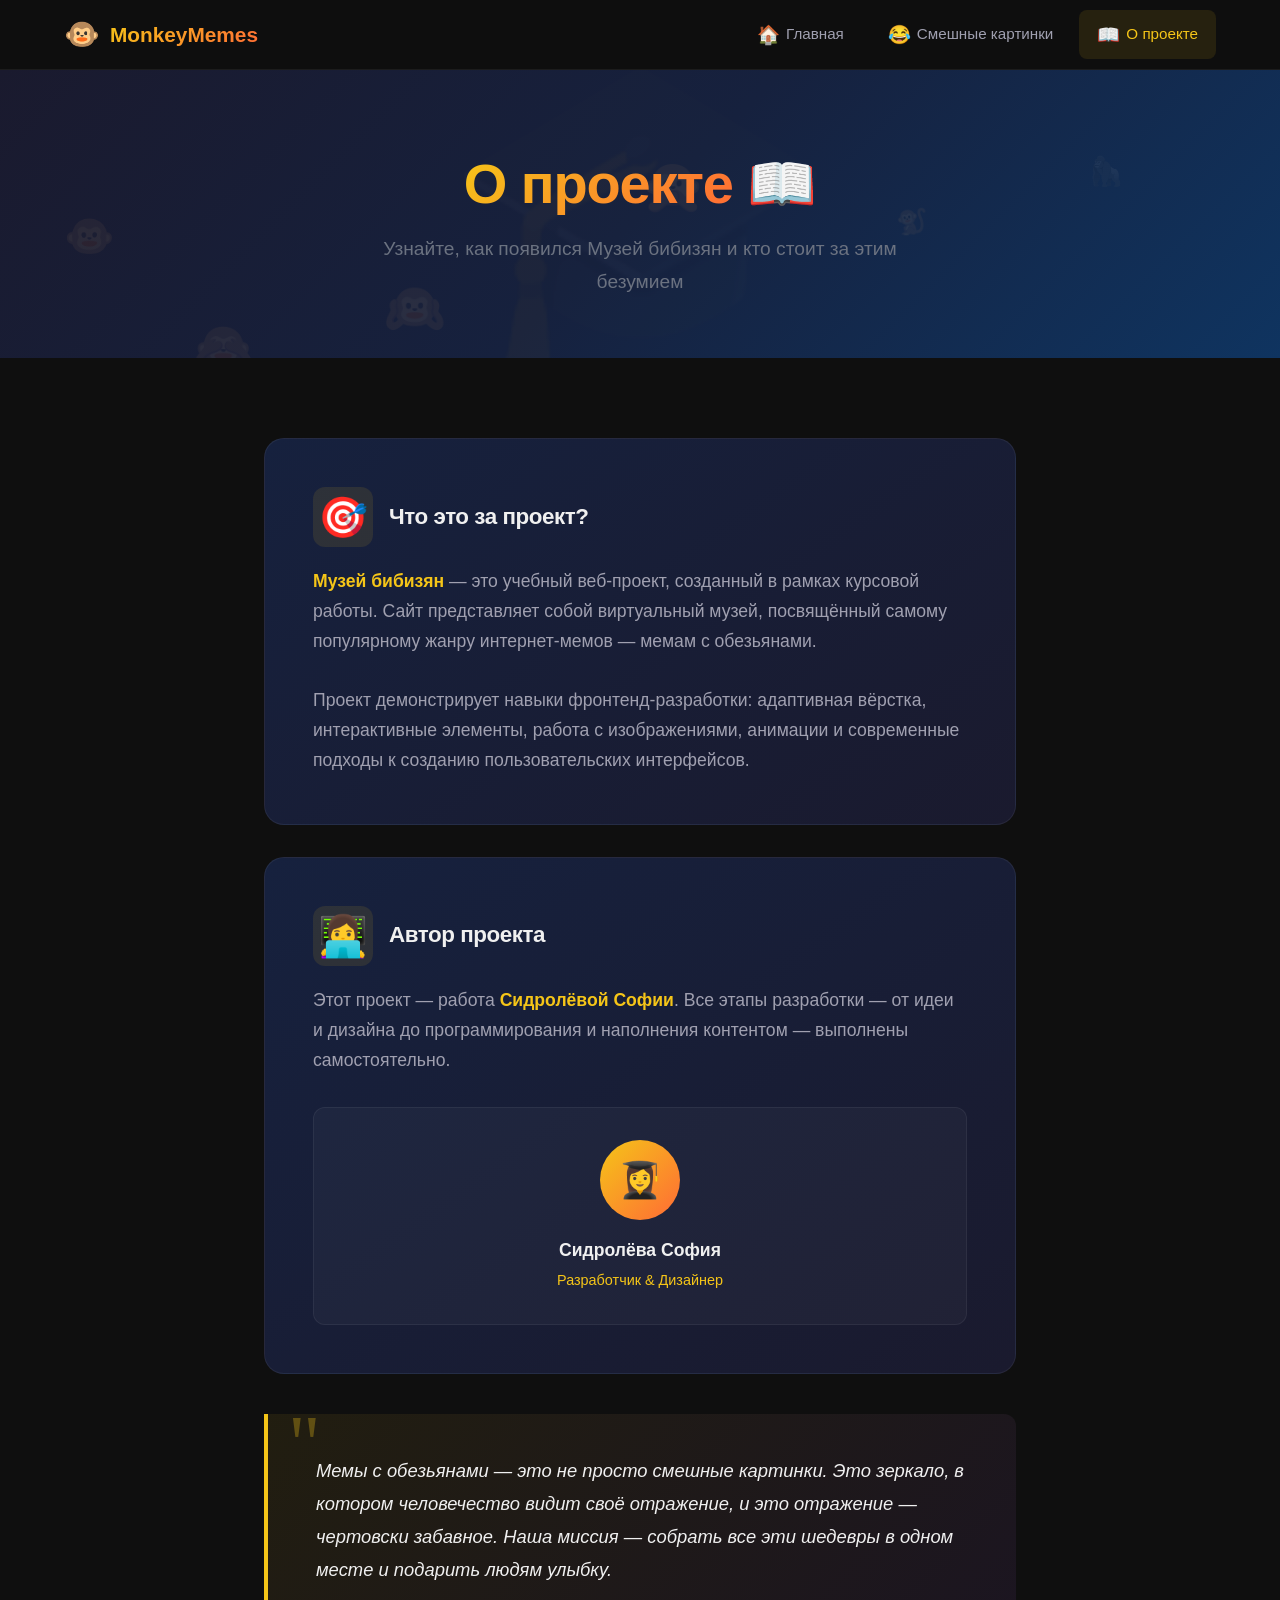
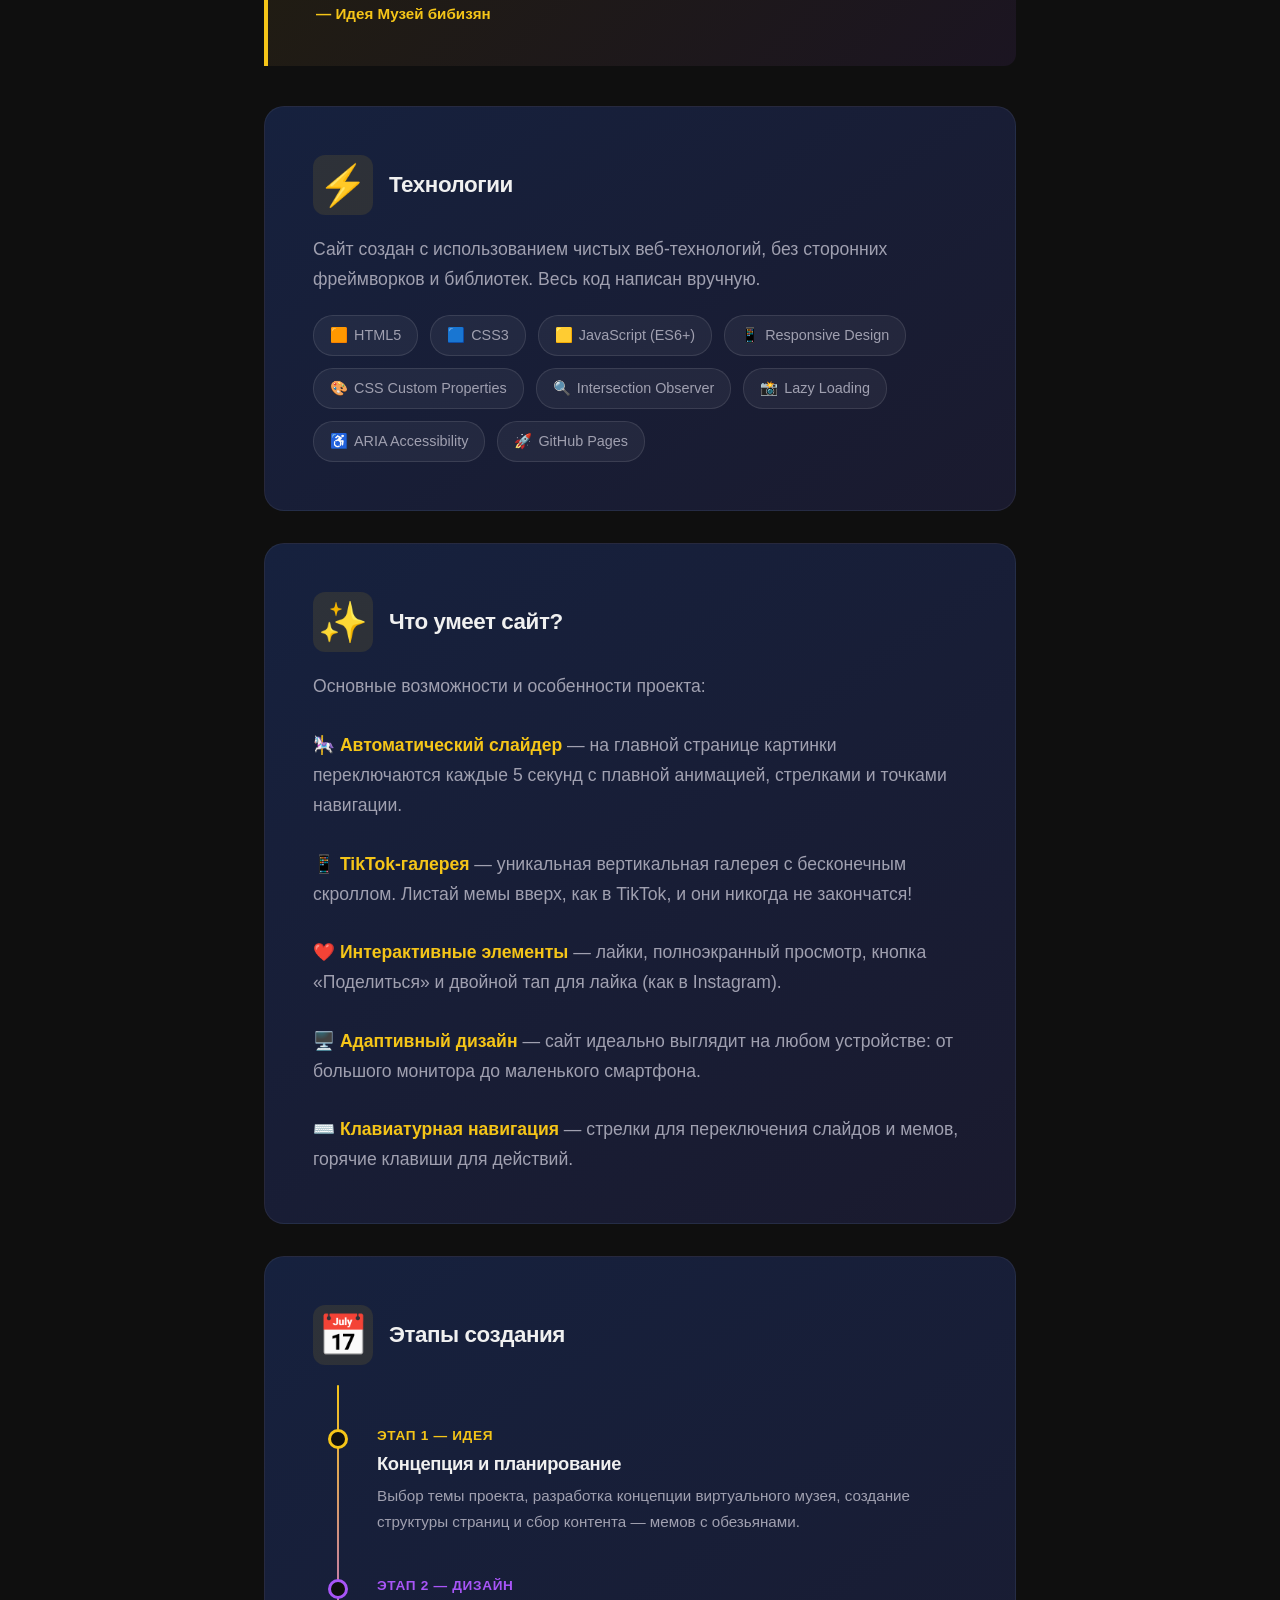
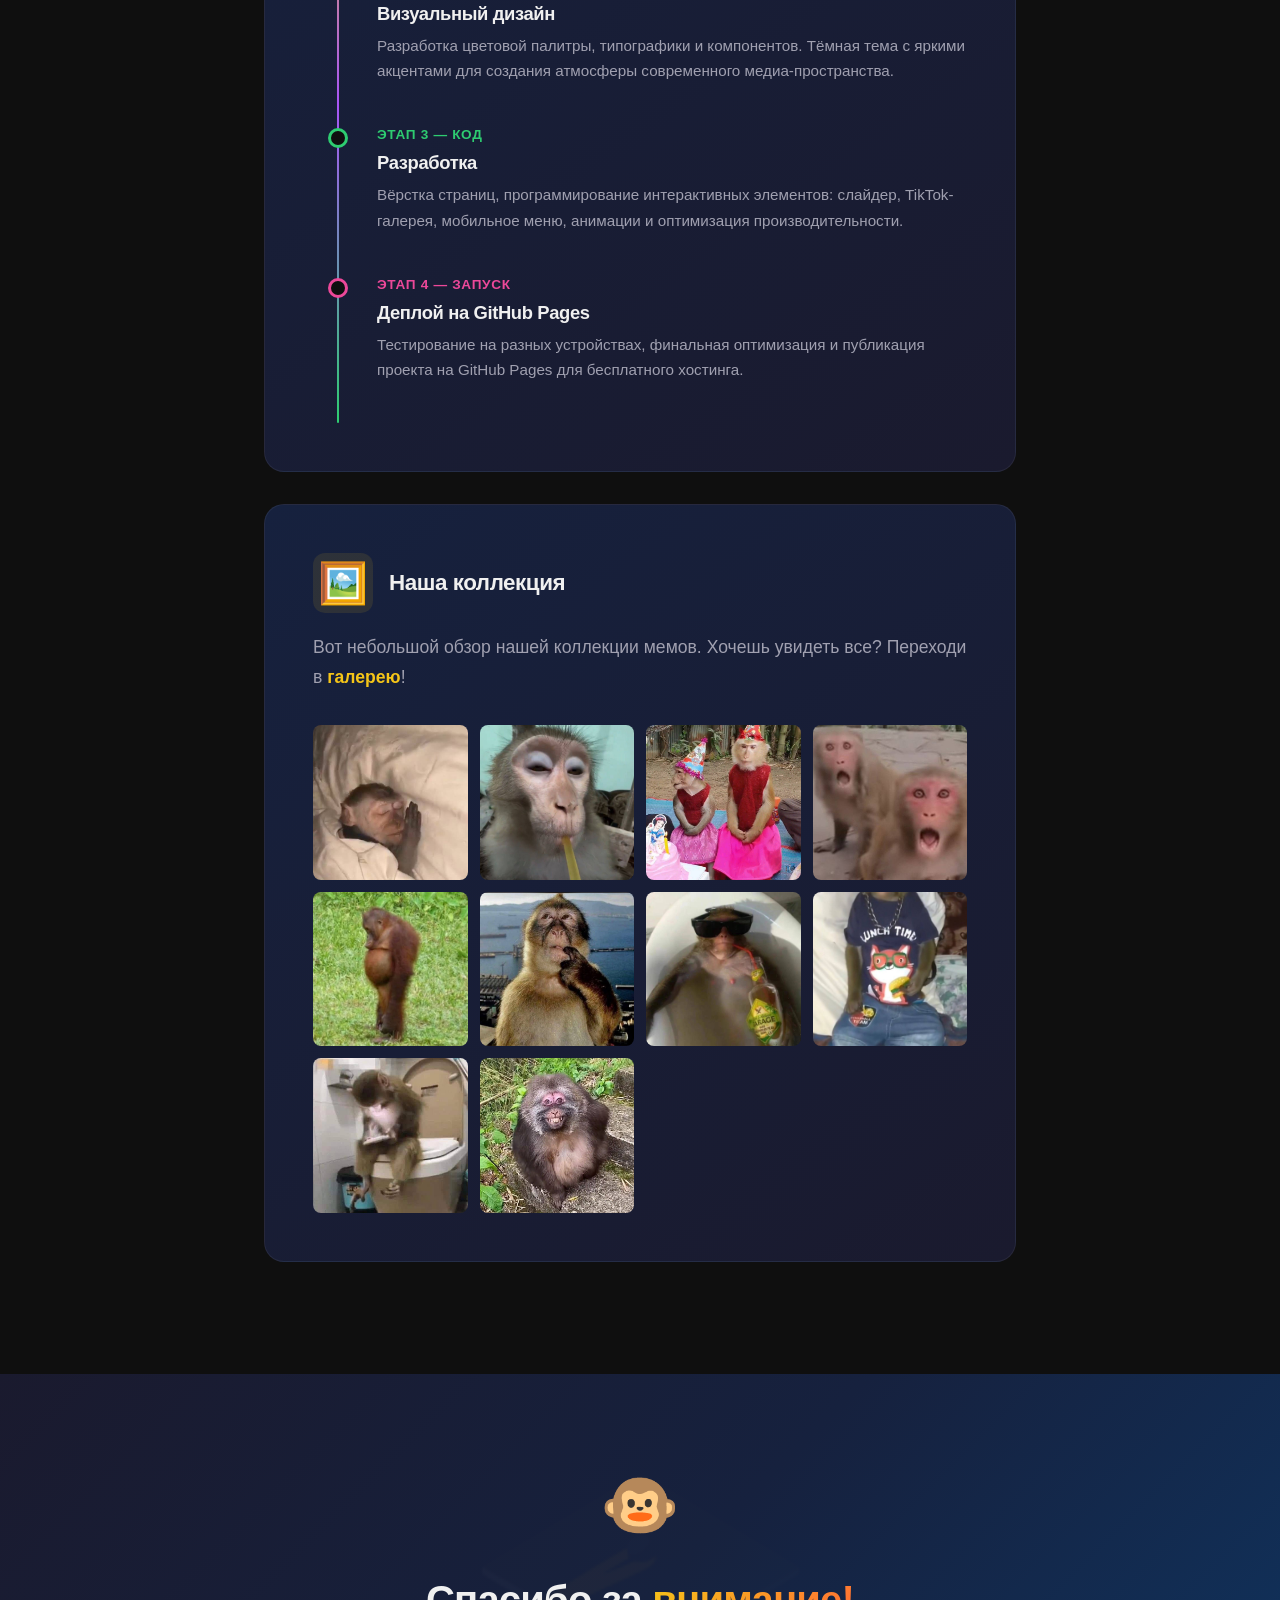
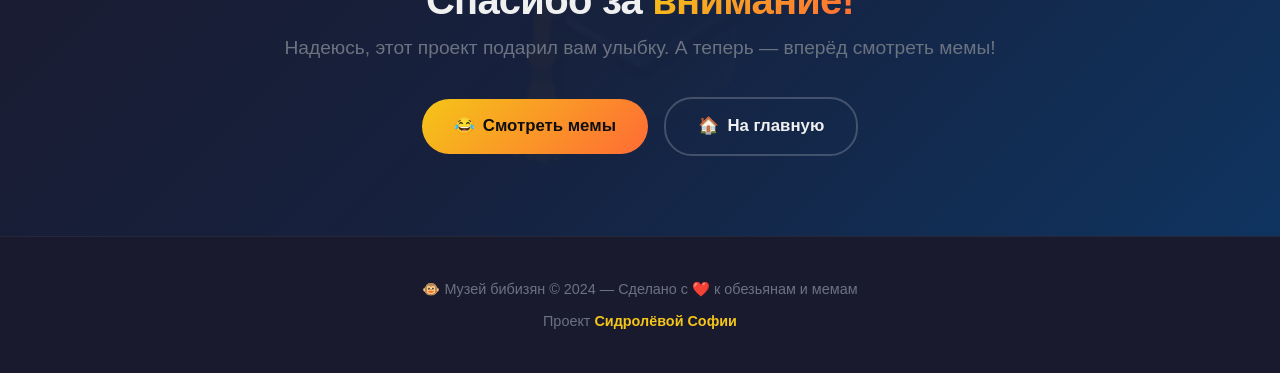
==== commit 6acb51a0: "fix" ====
--- a/about.html
+++ b/about.html
@@ -3,9 +3,9 @@
 <head>
     <meta charset="UTF-8">
     <meta name="viewport" content="width=device-width, initial-scale=1.0">
-    <meta name="description" content="О проекте Monkey Meme Museum — виртуальный музей мемов про обезьян. Проект Сидролёвой Софии.">
+    <meta name="description" content="О проекте Музей бибизян — виртуальный музей мемов про обезьян. Проект Сидролёвой Софии.">
     <meta name="theme-color" content="#0f0f0f">
-    <title>📖 О проекте — Monkey Meme Museum</title>
+    <title>📖 О проекте — Музей бибизян</title>
     <link rel="stylesheet" href="css/style.css">
 
     <!-- Дополнительные стили для страницы About -->
@@ -320,7 +320,7 @@
     <div class="header__inner">
 
         <!-- Логотип -->
-        <a href="index.html" class="header__logo" aria-label="Monkey Meme Museum — на главную">
+        <a href="index.html" class="header__logo" aria-label="Музей бибизян — на главную">
             <span class="header__logo-emoji" aria-hidden="true">🐵</span>
             <span class="header__logo-text">MonkeyMemes</span>
         </a>
@@ -408,7 +408,7 @@
                 <span aria-hidden="true"> 📖</span>
             </h1>
             <p class="section-subtitle">
-                Узнайте, как появился Monkey Meme Museum и кто стоит за этим безумием
+                Узнайте, как появился Музей бибизян и кто стоит за этим безумием
             </p>
         </div>
     </section>
@@ -425,7 +425,7 @@
                 </div>
                 <div class="about-card__text">
                     <p>
-                        <strong>Monkey Meme Museum</strong> — это учебный веб-проект, созданный
+                        <strong>Музей бибизян</strong> — это учебный веб-проект, созданный
                         в рамках курсовой работы. Сайт представляет собой виртуальный музей,
                         посвящённый самому популярному жанру интернет-мемов — мемам с обезьянами.
                     </p>
@@ -472,7 +472,7 @@
                         все эти шедевры в одном месте и подарить людям улыбку.
                     </p>
                     <footer class="mission-quote__author">
-                        — Идея Monkey Meme Museum
+                        — Идея Музей бибизян
                     </footer>
                 </blockquote>
             </div>
@@ -667,7 +667,7 @@
     <div class="container">
         <p class="footer__text">
             <span aria-hidden="true">🐵</span>
-            Monkey Meme Museum © 2024 — Сделано с
+            Музей бибизян © 2024 — Сделано с
             <span class="footer__heart" aria-label="любовью">❤️</span>
             к обезьянам и мемам
         </p>
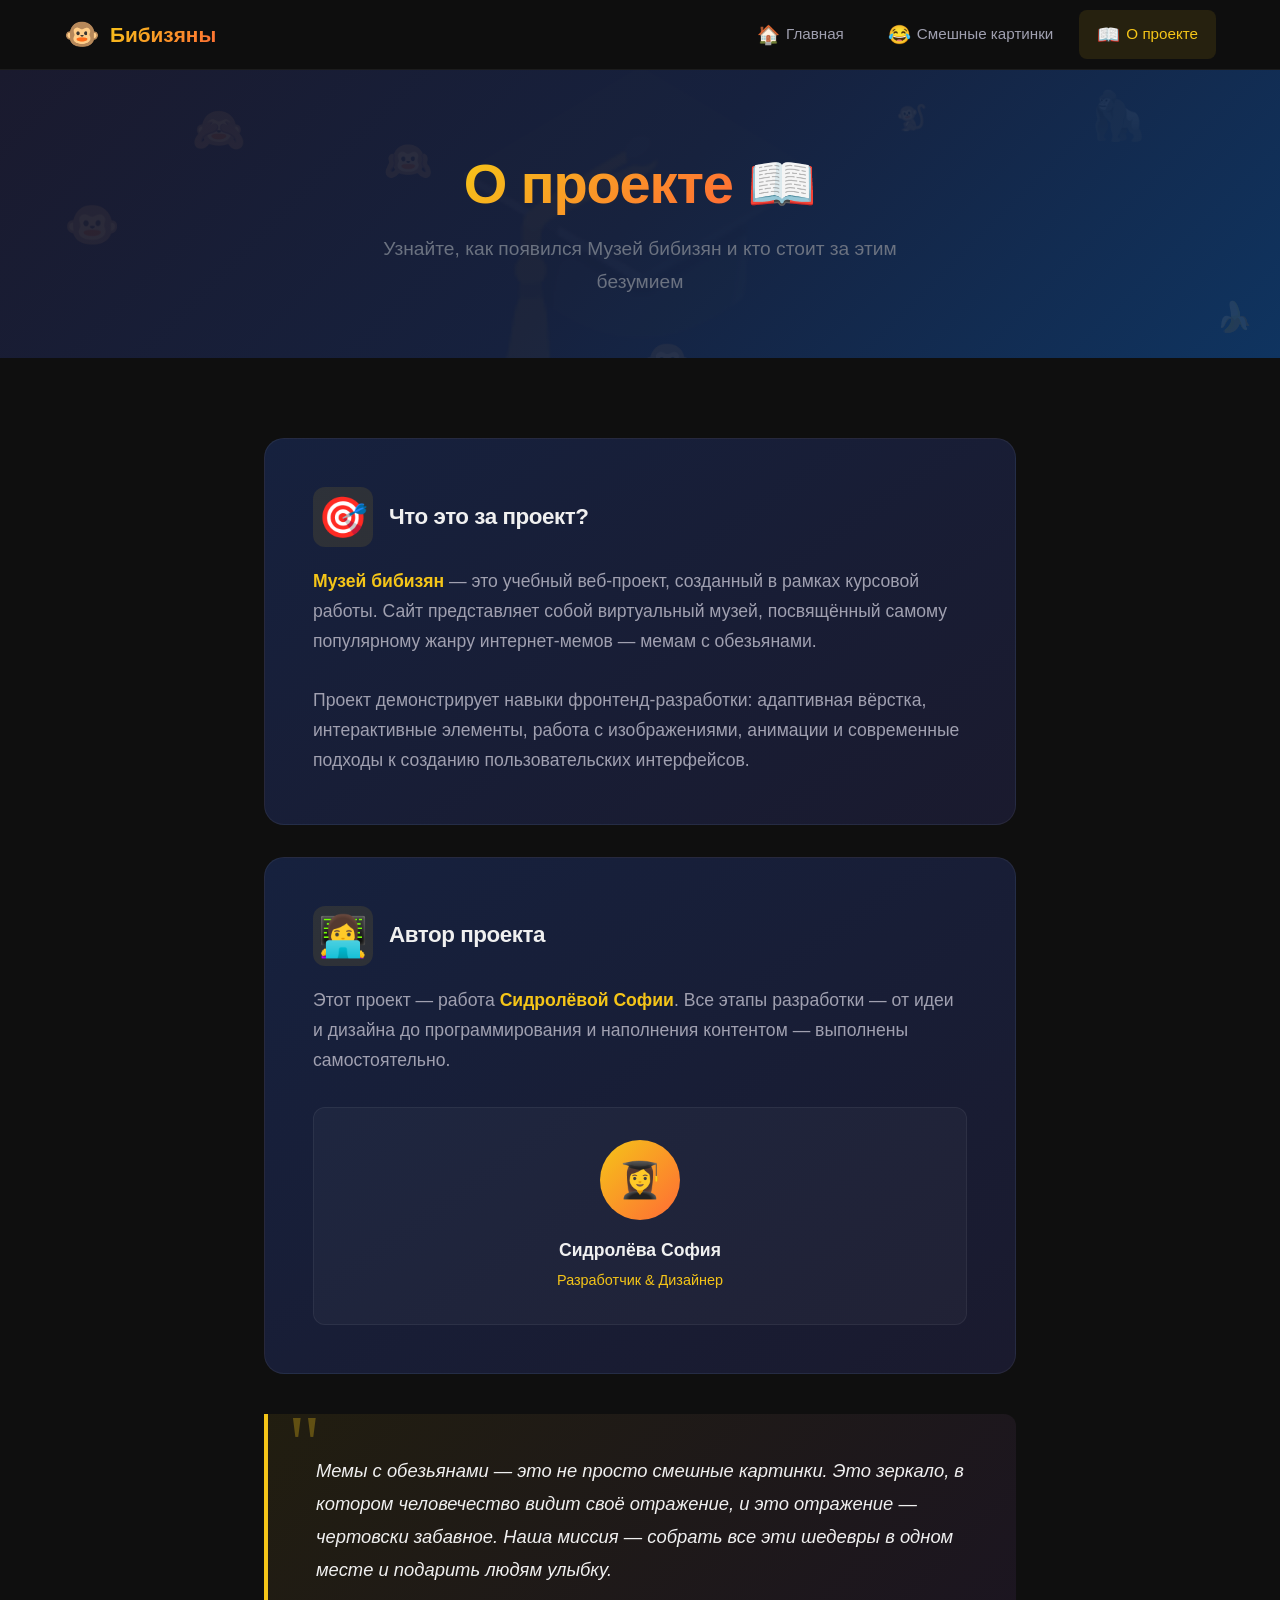
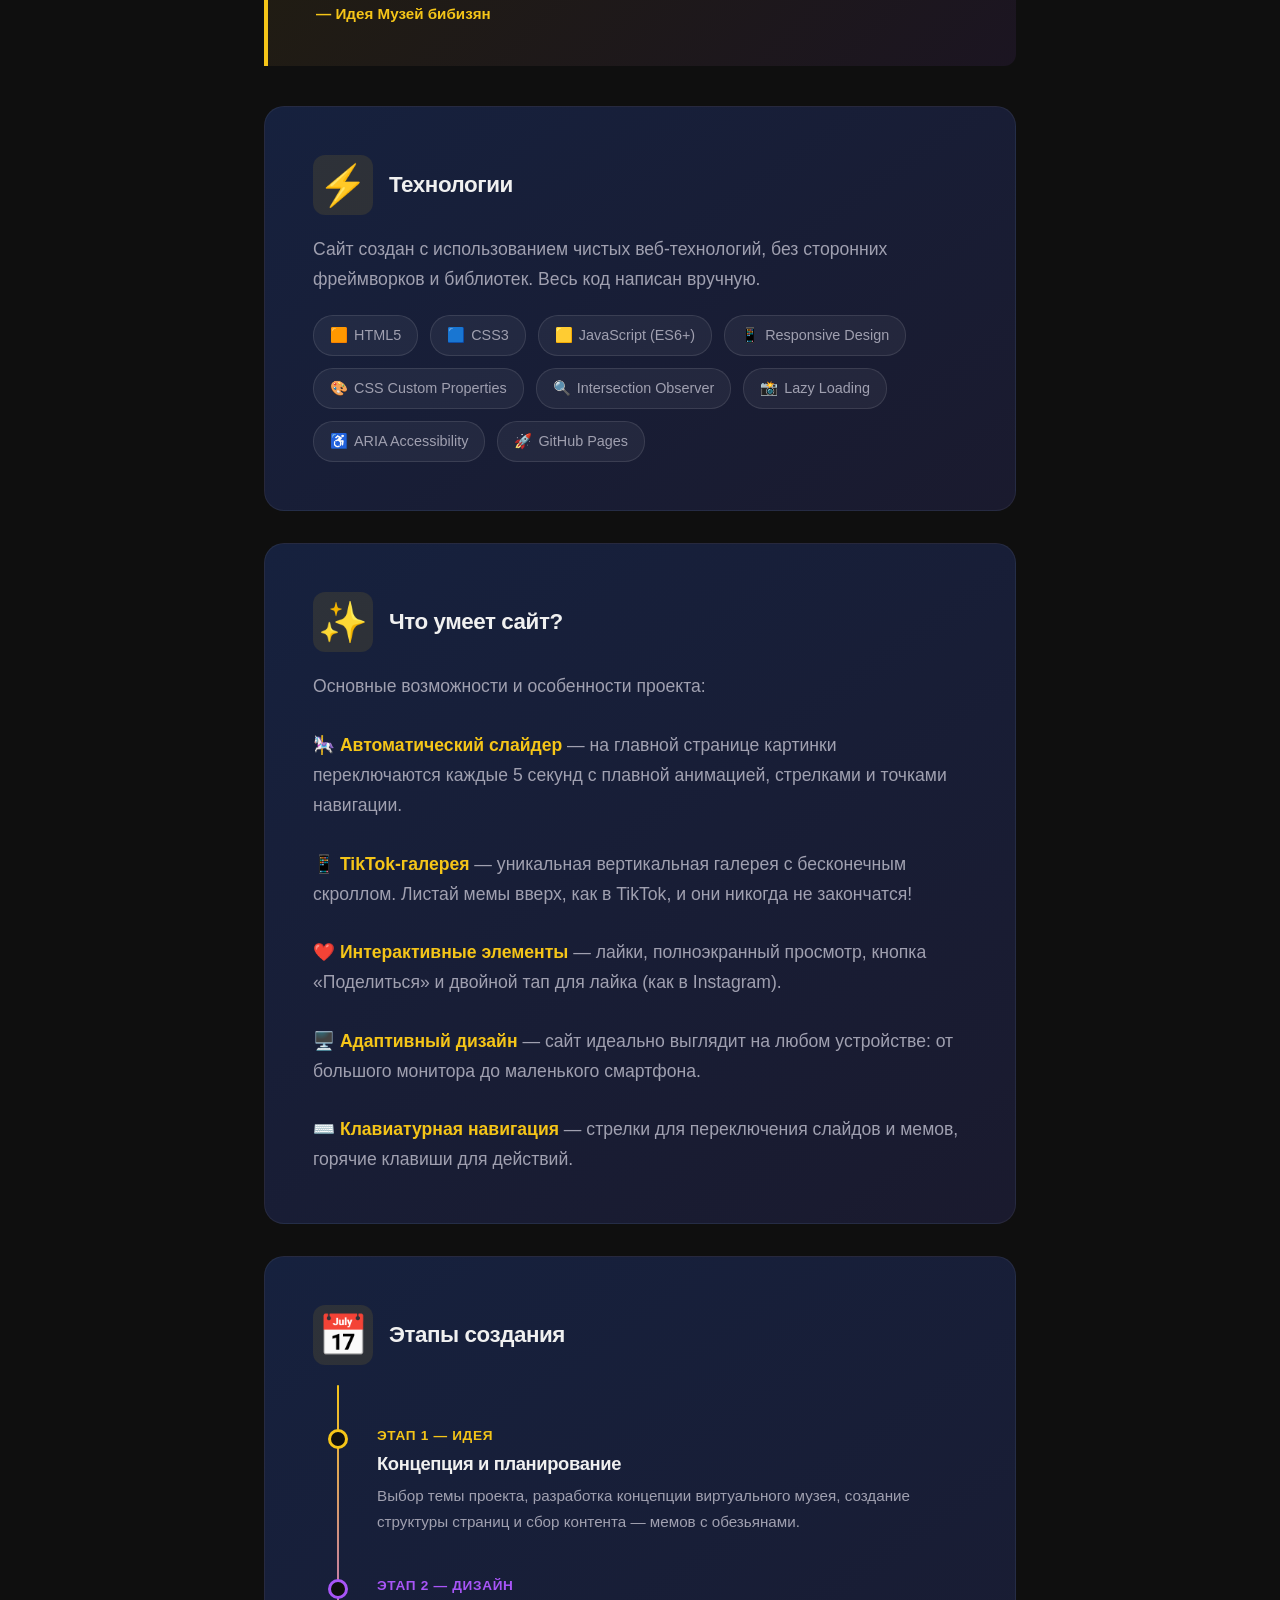
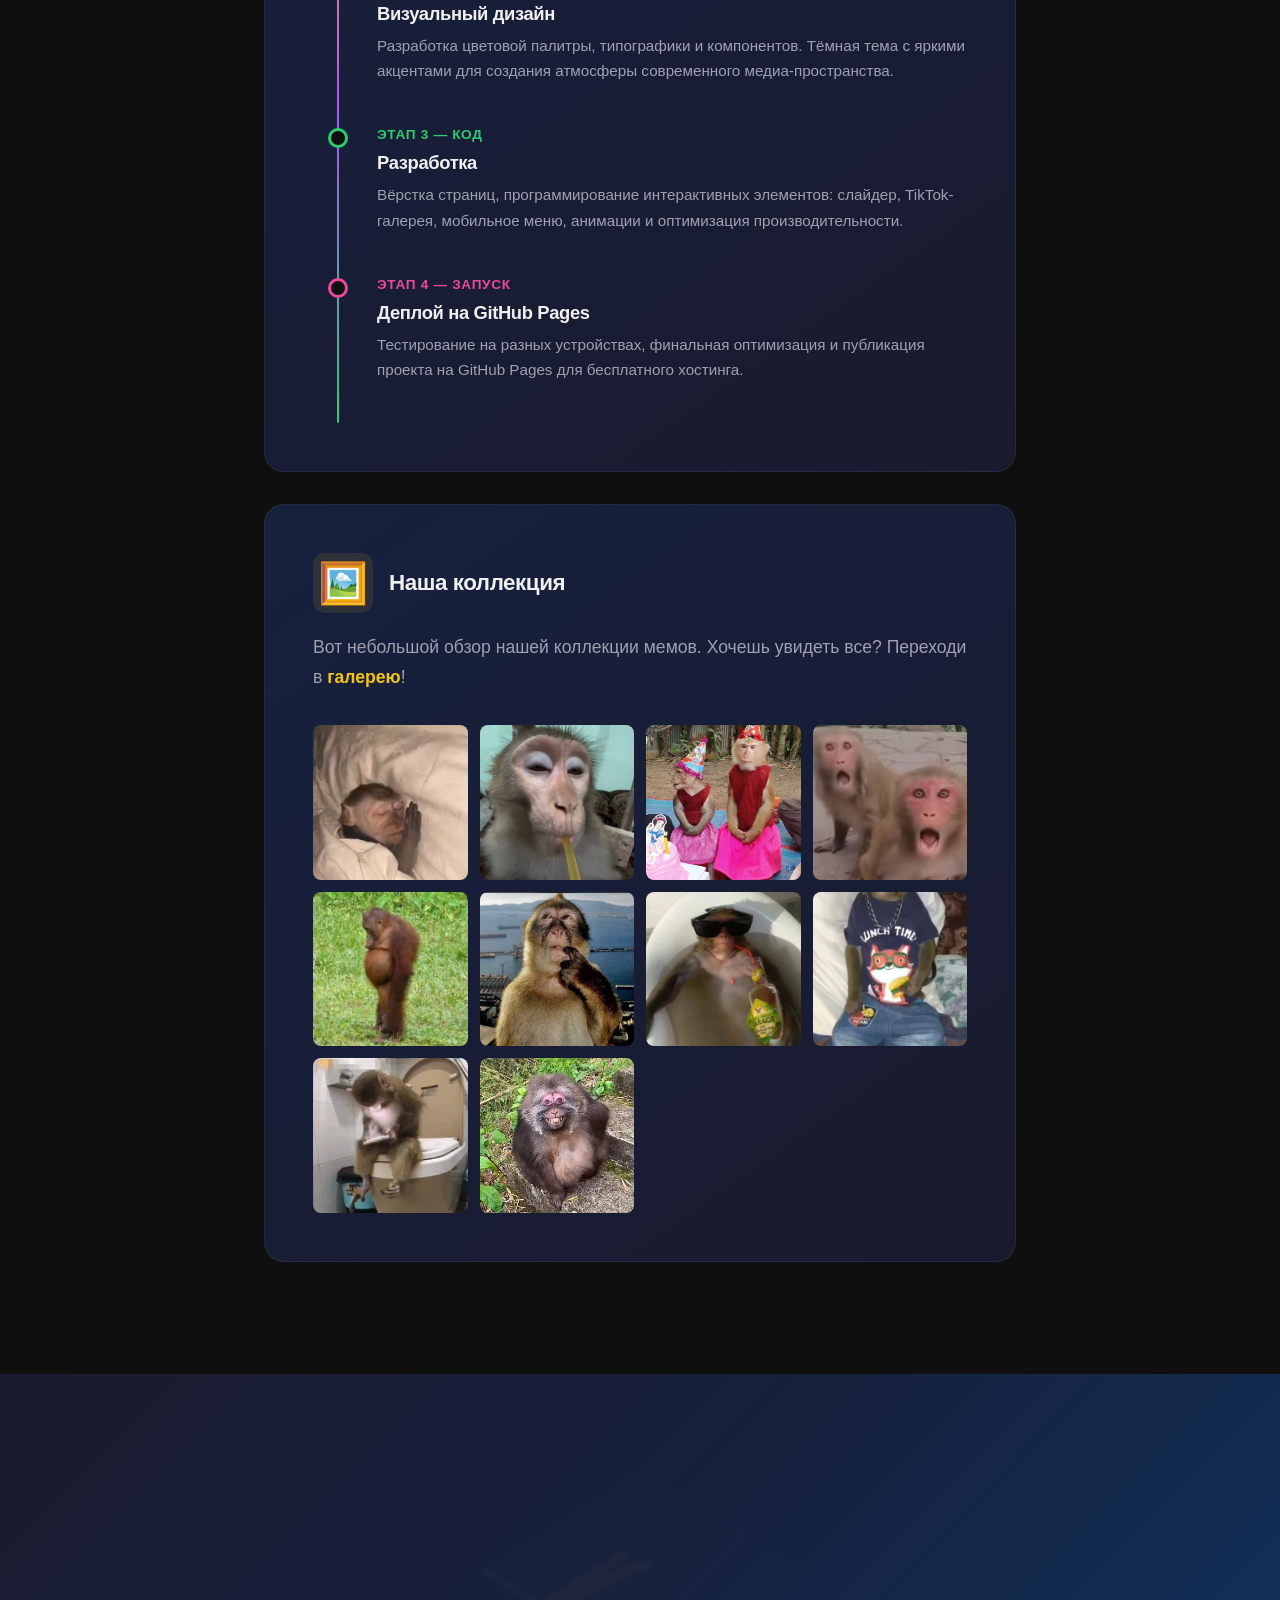
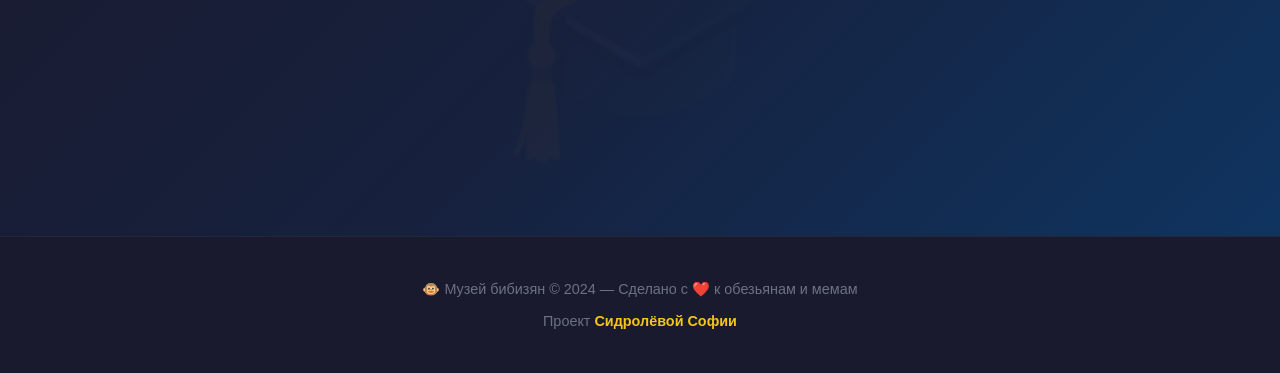
==== commit ca546f3a: "fix" ====
--- a/about.html
+++ b/about.html
@@ -322,7 +322,7 @@
         <!-- Логотип -->
         <a href="index.html" class="header__logo" aria-label="Музей бибизян — на главную">
             <span class="header__logo-emoji" aria-hidden="true">🐵</span>
-            <span class="header__logo-text">MonkeyMemes</span>
+            <span class="header__logo-text">Бибизяны</span>
         </a>
 
         <!-- Десктоп навигация -->
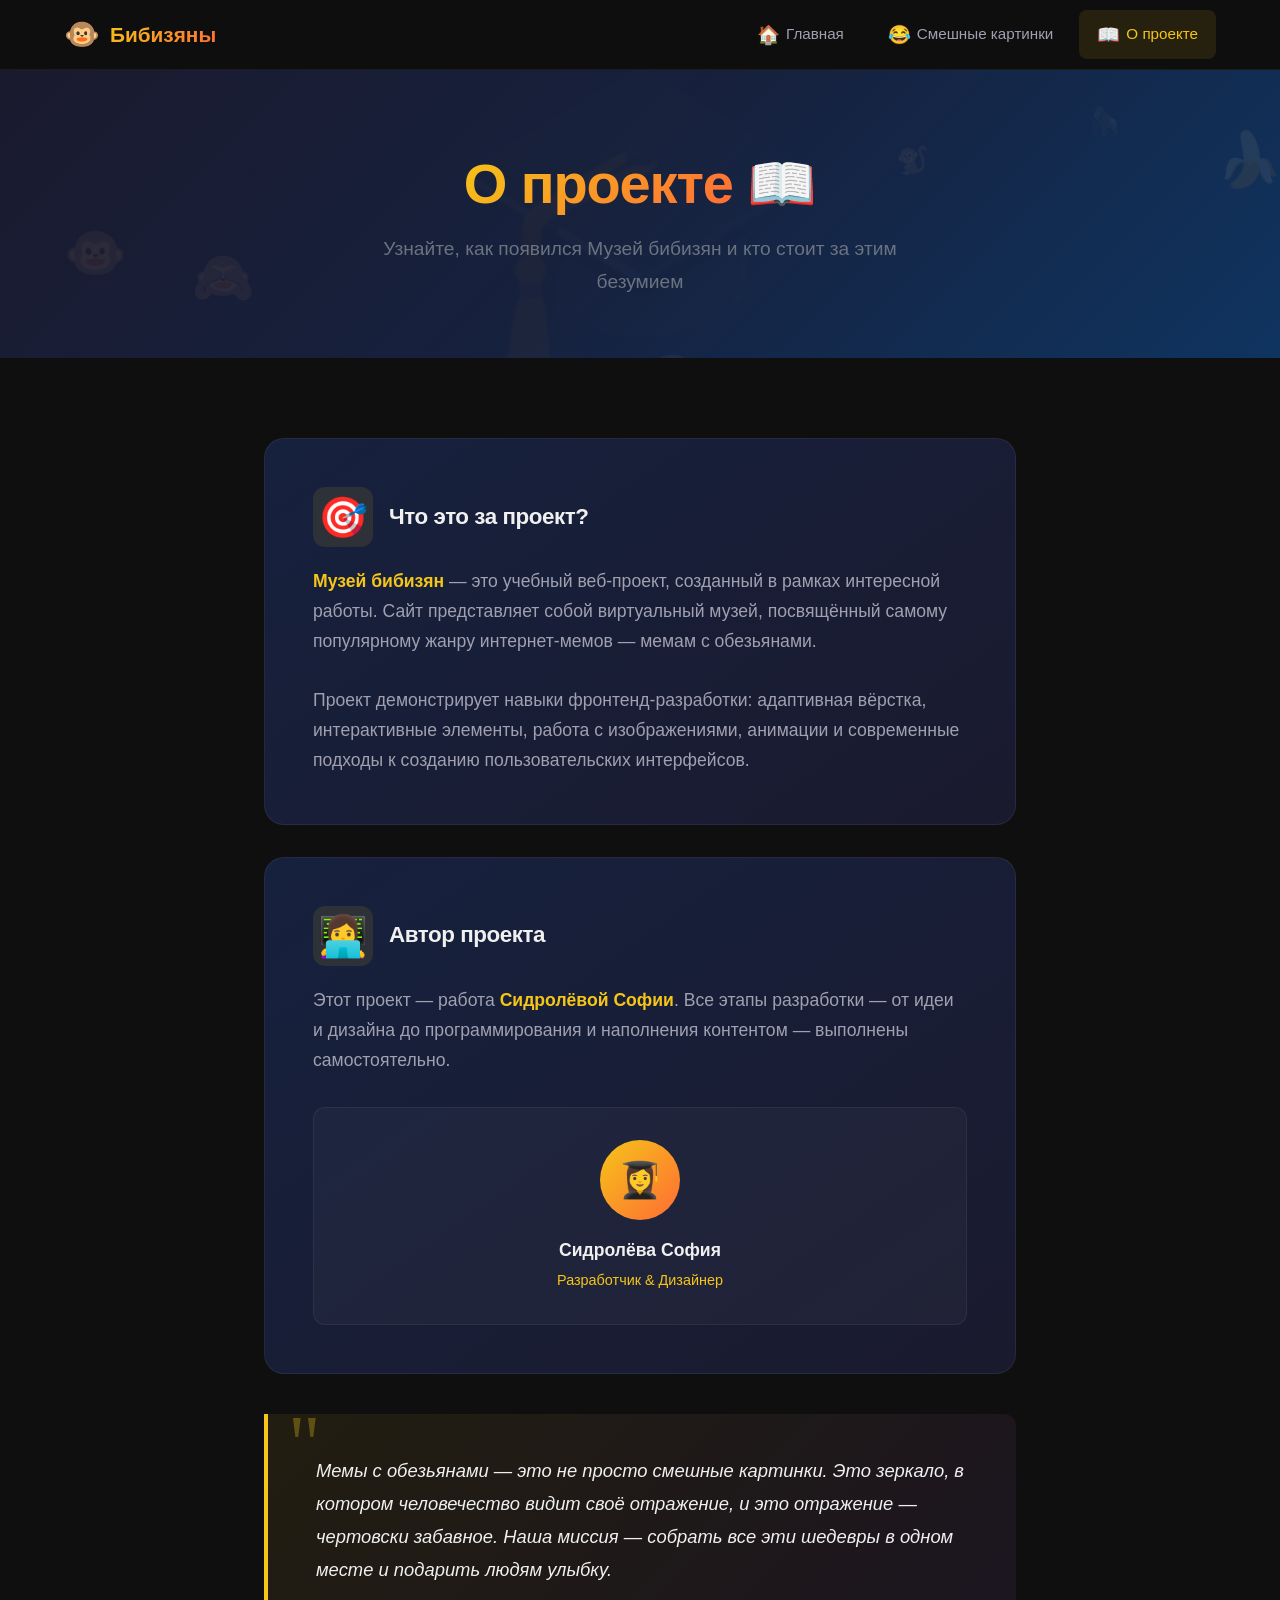
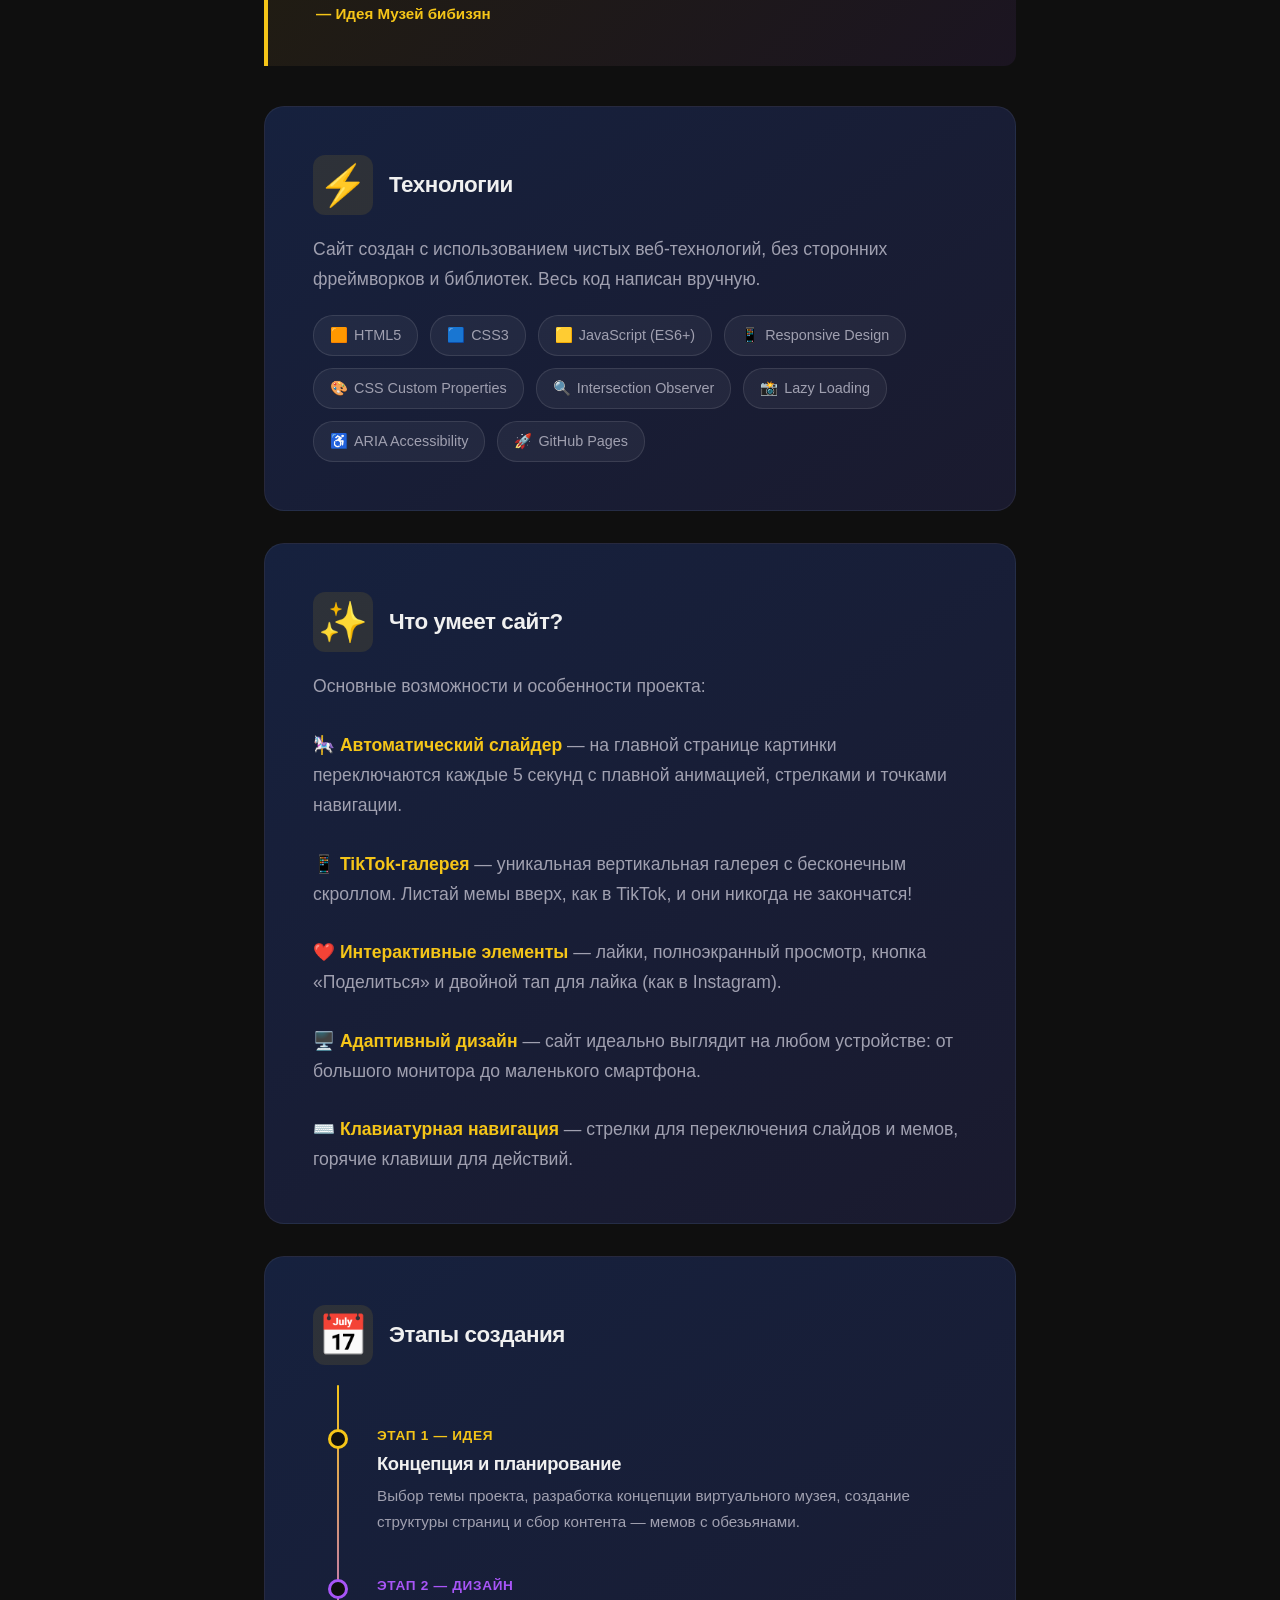
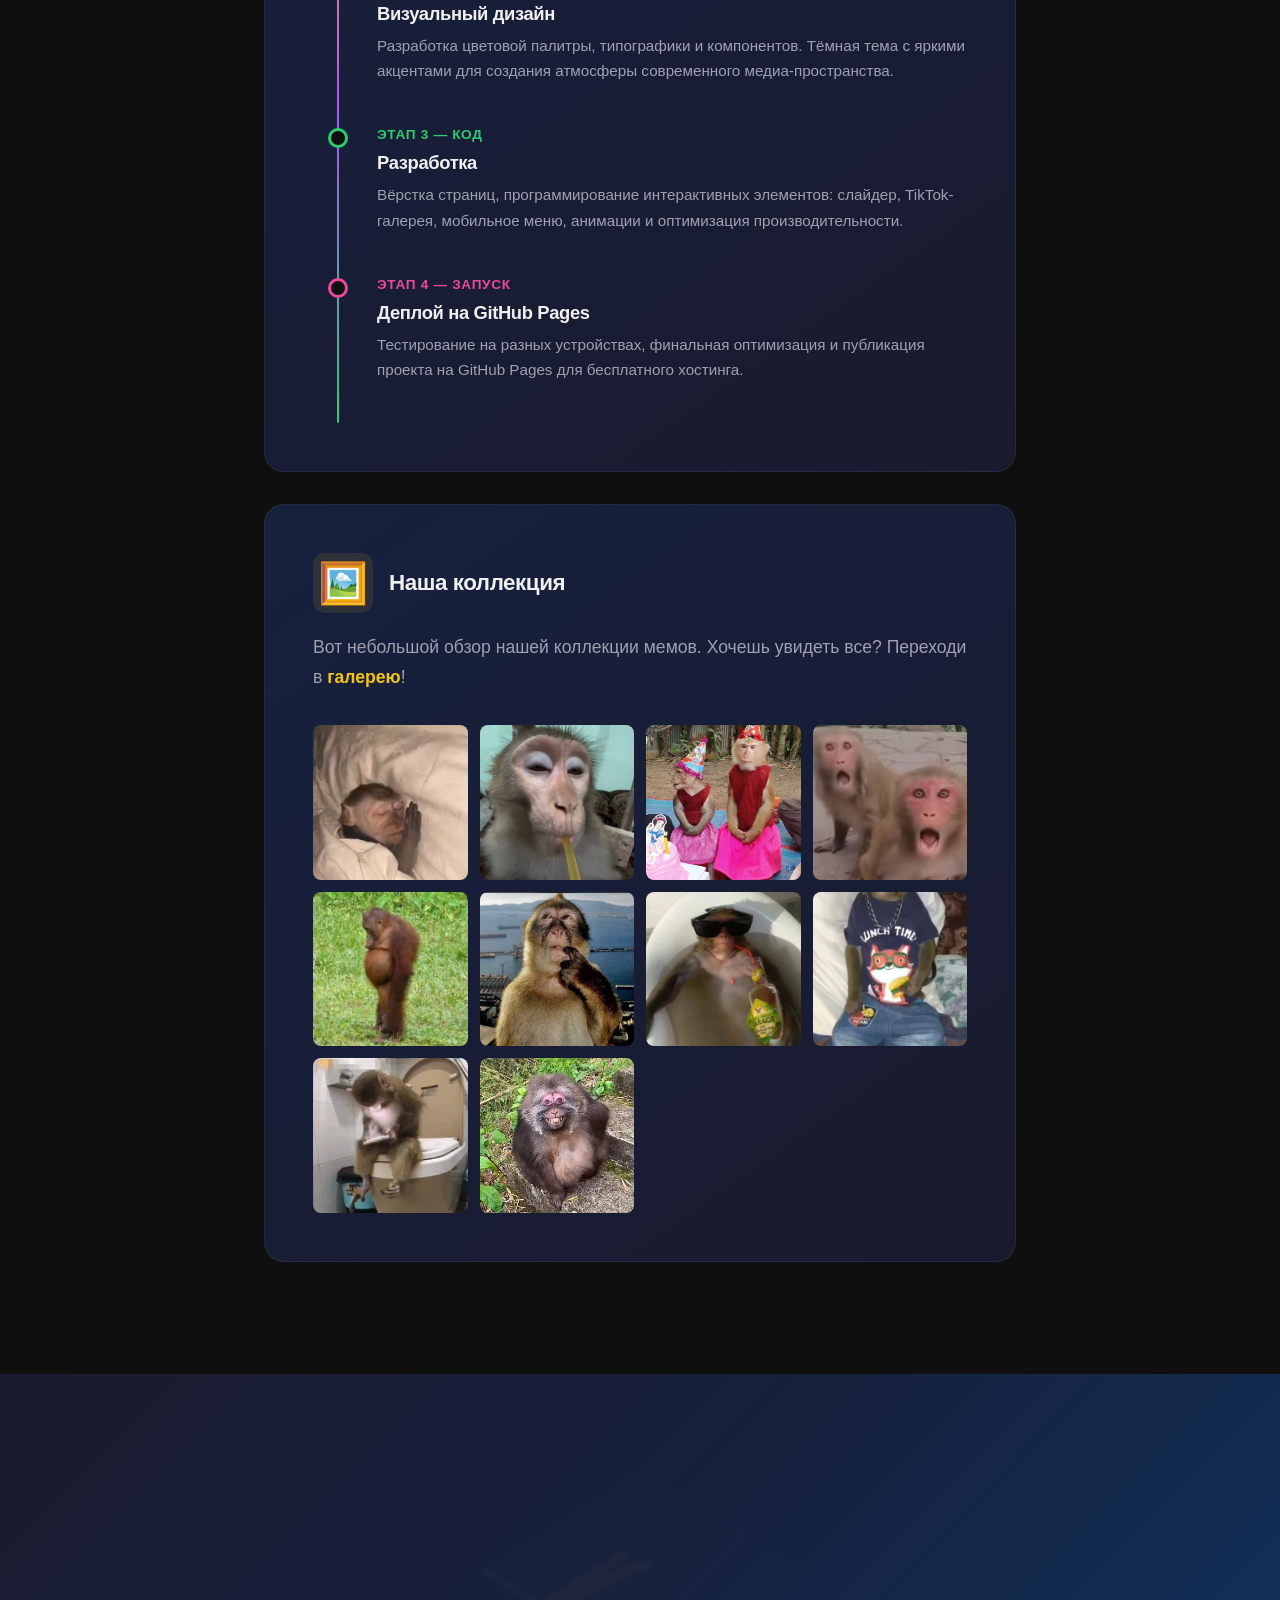
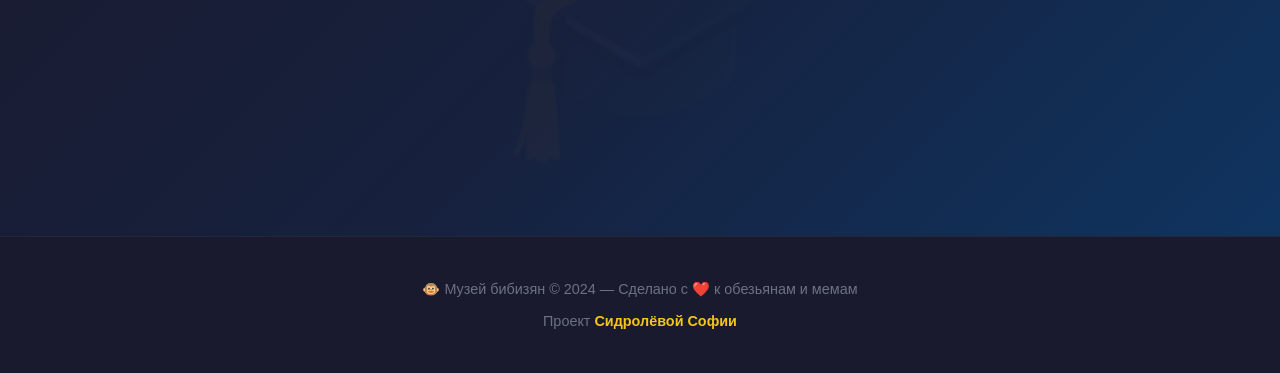
==== commit 04745182: "fix" ====
--- a/about.html
+++ b/about.html
@@ -426,7 +426,7 @@
                 <div class="about-card__text">
                     <p>
                         <strong>Музей бибизян</strong> — это учебный веб-проект, созданный
-                        в рамках курсовой работы. Сайт представляет собой виртуальный музей,
+                        в рамках интересной работы. Сайт представляет собой виртуальный музей,
                         посвящённый самому популярному жанру интернет-мемов — мемам с обезьянами.
                     </p>
                     <br>
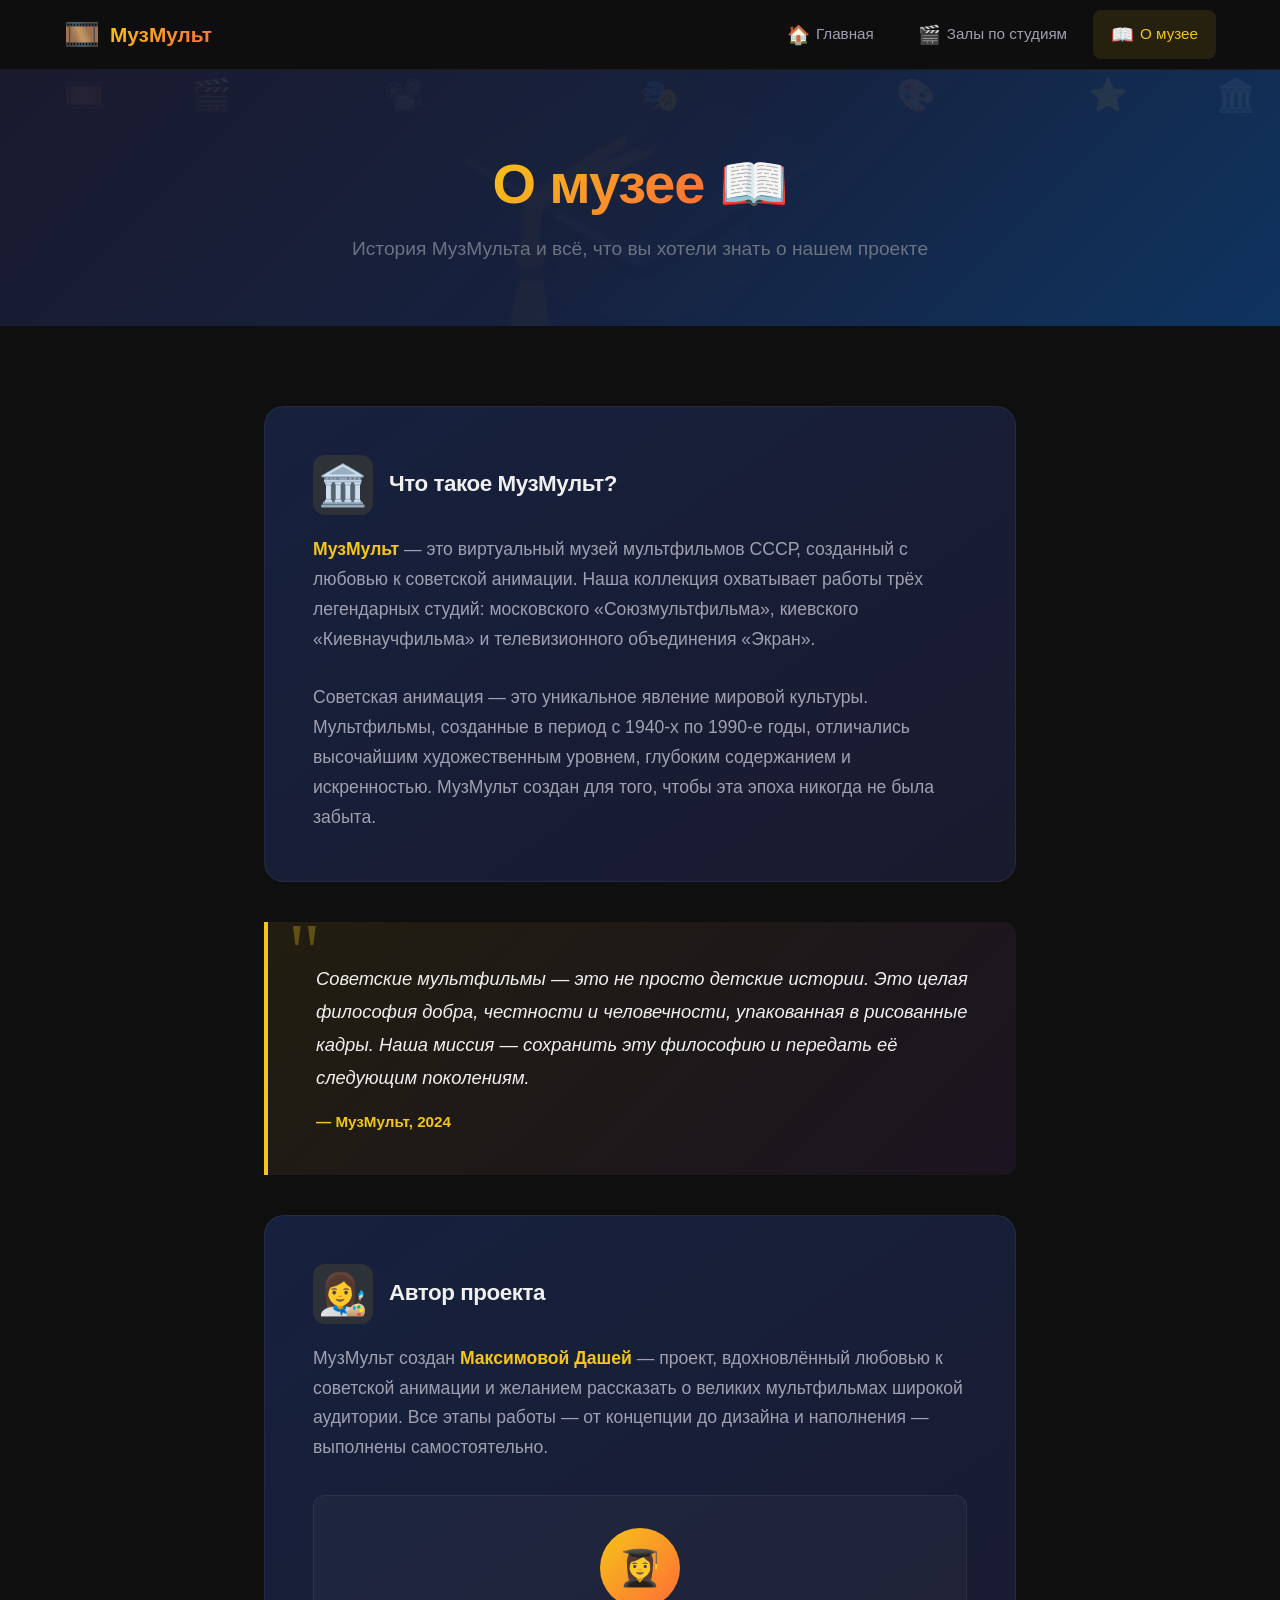
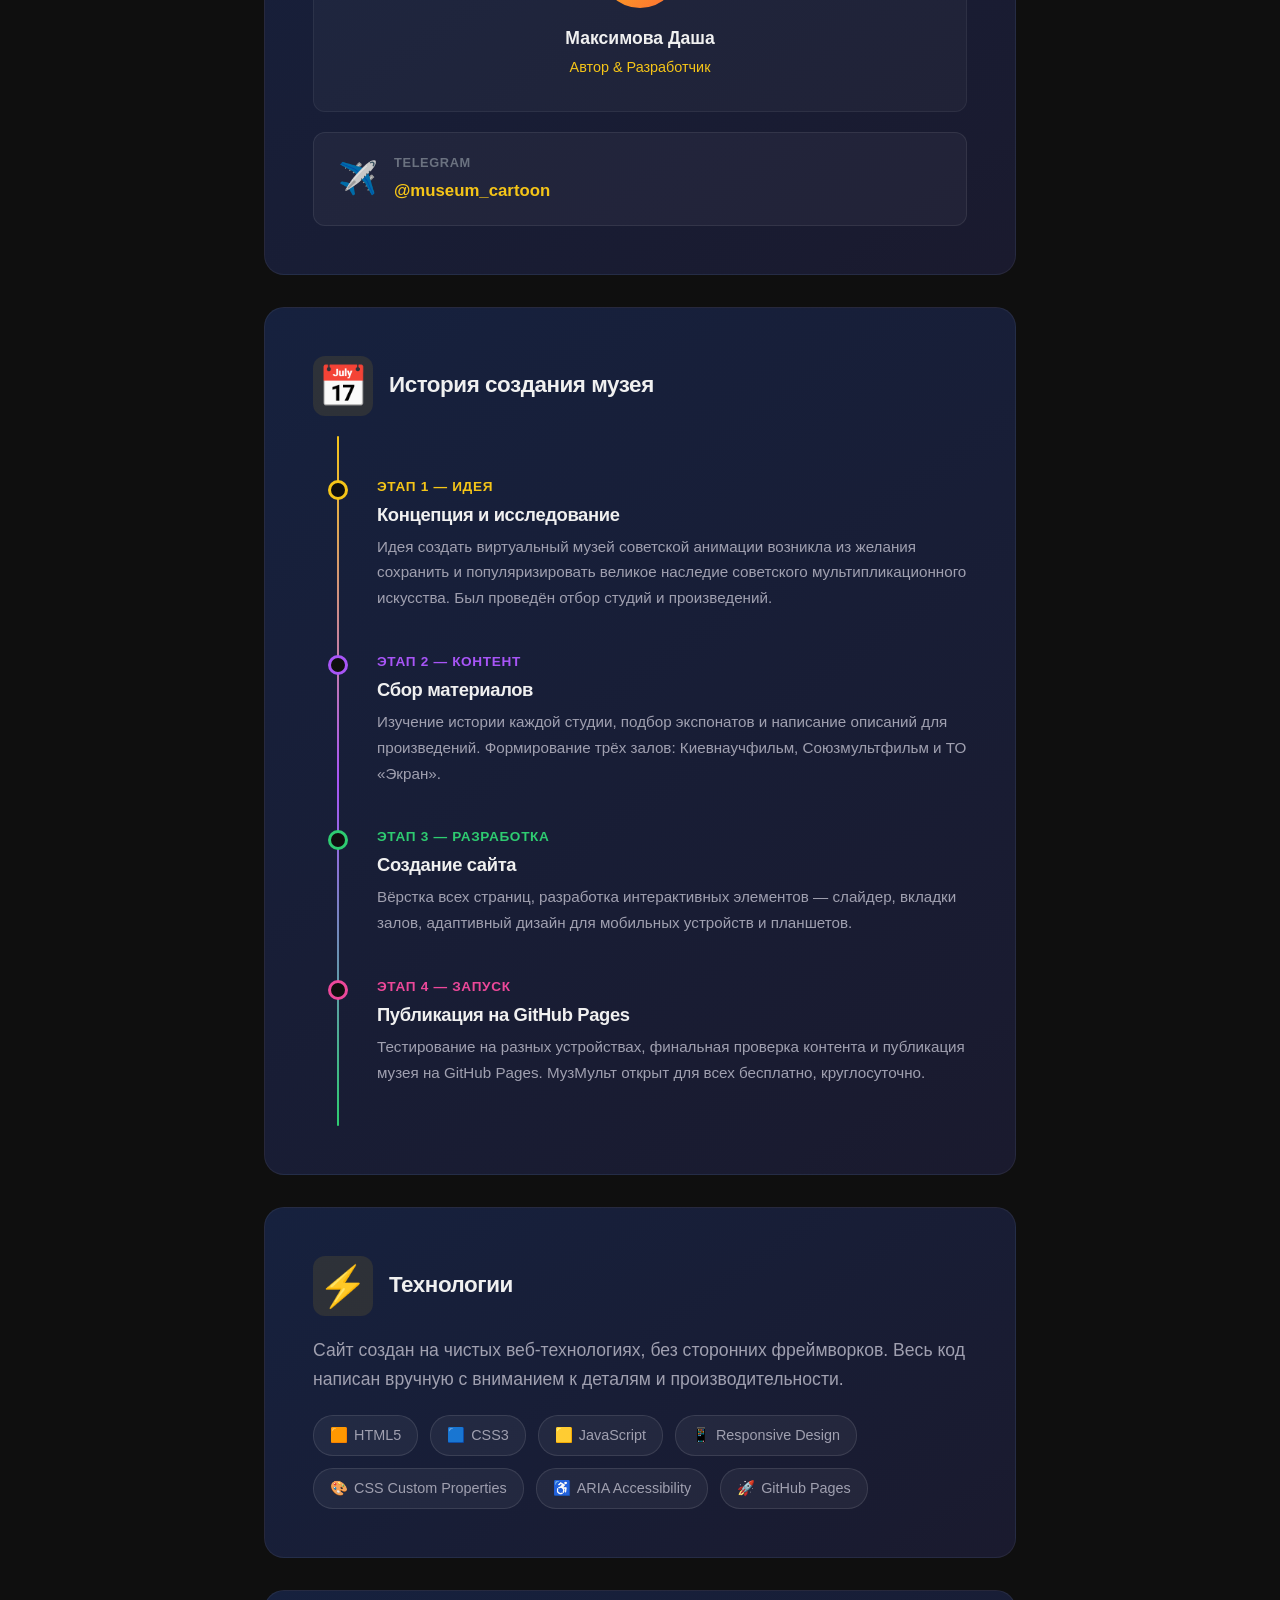
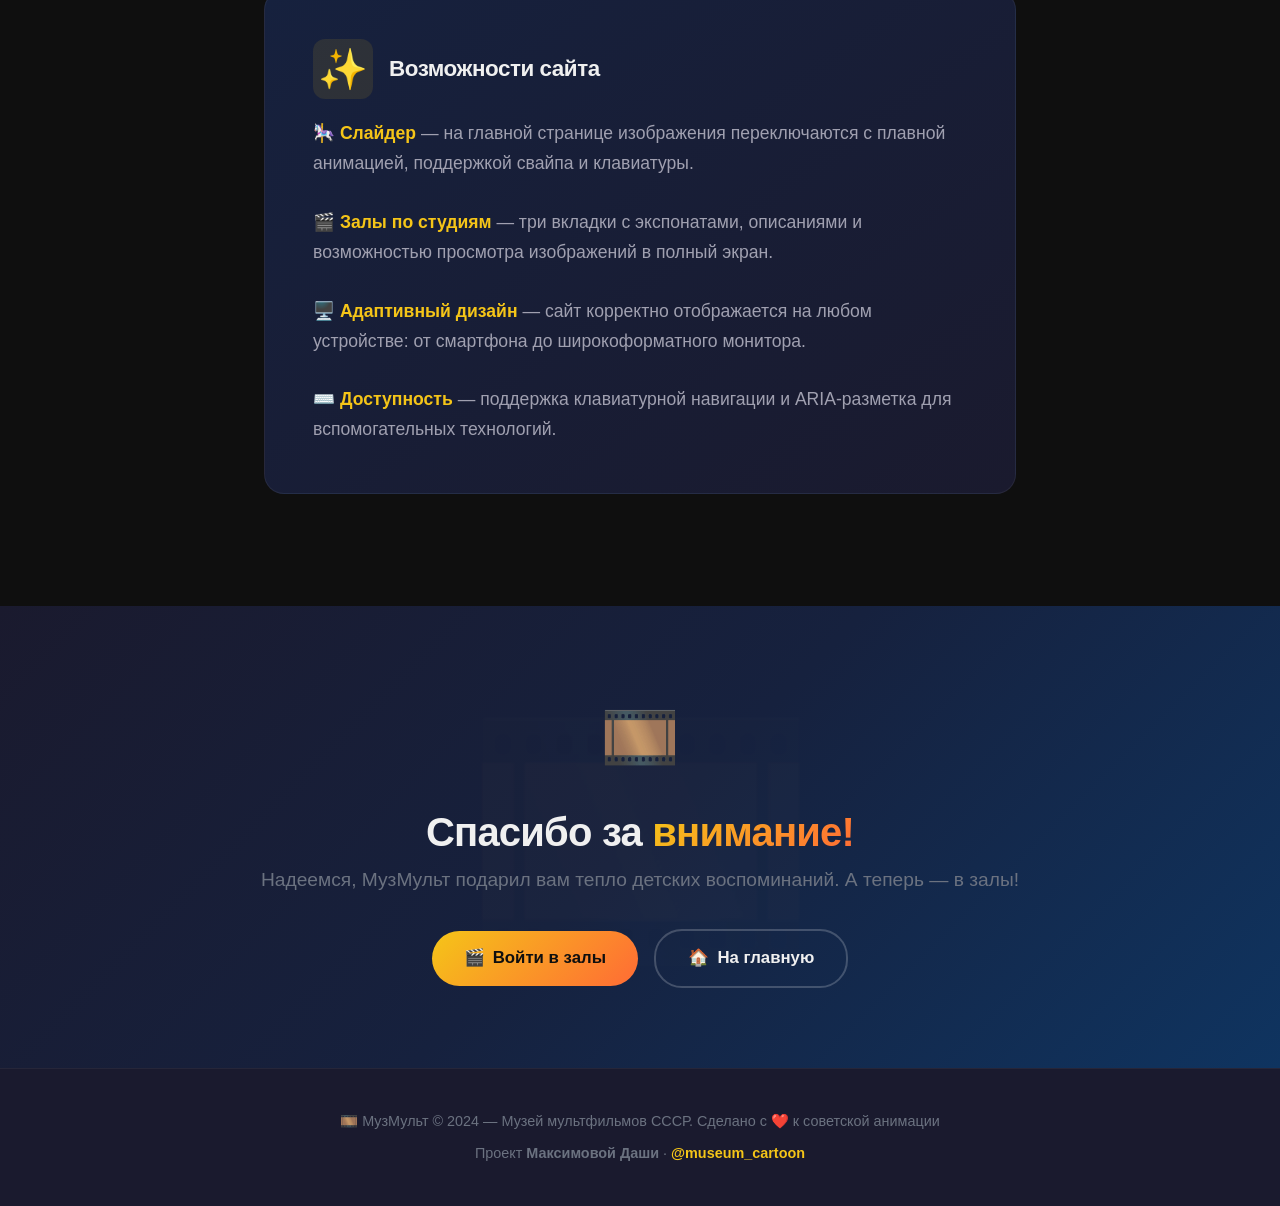
==== commit dc4316f3: "fix" ====
--- a/about.html
+++ b/about.html
@@ -3,16 +3,12 @@
 <head>
     <meta charset="UTF-8">
     <meta name="viewport" content="width=device-width, initial-scale=1.0">
-    <meta name="description" content="О проекте Музей бибизян — виртуальный музей мемов про обезьян. Проект Сидролёвой Софии.">
+    <meta name="description" content="О музее МузМульт — виртуальный музей советской анимации. Автор: Максимова Даша.">
     <meta name="theme-color" content="#0f0f0f">
-    <title>📖 О проекте — Музей бибизян</title>
+    <title>О музее — МузМульт</title>
     <link rel="stylesheet" href="css/style.css">
-
-    <!-- Дополнительные стили для страницы About -->
     <style>
-        /*
-         * Временная шкала проекта
-         */
+        /* Timeline */
         .timeline {
             position: relative;
             padding: 40px 0;
@@ -23,16 +19,12 @@
         .timeline::before {
             content: '';
             position: absolute;
-            top: 0;
-            bottom: 0;
-            left: 24px;
+            top: 0; bottom: 0; left: 24px;
             width: 2px;
-            background: linear-gradient(
-                    to bottom,
-                    var(--color-accent-yellow) 0%,
-                    var(--color-accent-purple) 50%,
-                    var(--color-accent-green) 100%
-            );
+            background: linear-gradient(to bottom,
+                var(--color-accent-yellow) 0%,
+                var(--color-accent-purple) 50%,
+                var(--color-accent-green) 100%);
             border-radius: 2px;
         }
 
@@ -42,40 +34,23 @@
             padding-bottom: 40px;
         }
 
-        .timeline-item:last-child {
-            padding-bottom: 0;
-        }
+        .timeline-item:last-child { padding-bottom: 0; }
 
         .timeline-item__dot {
             position: absolute;
-            left: 15px;
-            top: 4px;
-            width: 20px;
-            height: 20px;
+            left: 15px; top: 4px;
+            width: 20px; height: 20px;
             border-radius: 50%;
             background: var(--color-bg-primary);
             border: 3px solid var(--color-accent-yellow);
             z-index: 1;
-            transition: transform 0.3s cubic-bezier(0.34, 1.56, 0.64, 1),
-            border-color 0.3s ease;
-        }
-
-        .timeline-item:hover .timeline-item__dot {
-            transform: scale(1.3);
-            border-color: var(--color-accent-orange);
-        }
-
-        .timeline-item:nth-child(2) .timeline-item__dot {
-            border-color: var(--color-accent-purple);
-        }
-
-        .timeline-item:nth-child(3) .timeline-item__dot {
-            border-color: var(--color-accent-green);
-        }
-
-        .timeline-item:nth-child(4) .timeline-item__dot {
-            border-color: var(--color-accent-pink);
-        }
+            transition: transform 0.3s cubic-bezier(0.34, 1.56, 0.64, 1), border-color 0.3s ease;
+        }
+
+        .timeline-item:hover .timeline-item__dot { transform: scale(1.3); border-color: var(--color-accent-orange); }
+        .timeline-item:nth-child(2) .timeline-item__dot { border-color: var(--color-accent-purple); }
+        .timeline-item:nth-child(3) .timeline-item__dot { border-color: var(--color-accent-green); }
+        .timeline-item:nth-child(4) .timeline-item__dot { border-color: var(--color-accent-pink); }
 
         .timeline-item__date {
             font-size: 0.85rem;
@@ -86,17 +61,9 @@
             margin-bottom: 6px;
         }
 
-        .timeline-item:nth-child(2) .timeline-item__date {
-            color: var(--color-accent-purple);
-        }
-
-        .timeline-item:nth-child(3) .timeline-item__date {
-            color: var(--color-accent-green);
-        }
-
-        .timeline-item:nth-child(4) .timeline-item__date {
-            color: var(--color-accent-pink);
-        }
+        .timeline-item:nth-child(2) .timeline-item__date { color: var(--color-accent-purple); }
+        .timeline-item:nth-child(3) .timeline-item__date { color: var(--color-accent-green); }
+        .timeline-item:nth-child(4) .timeline-item__date { color: var(--color-accent-pink); }
 
         .timeline-item__title {
             font-size: 1.15rem;
@@ -111,13 +78,11 @@
             line-height: 1.7;
         }
 
-        /*
-         * Цитата / Блок с миссией
-         */
+        /* Mission quote */
         .mission-quote {
             position: relative;
             padding: 40px 48px;
-            background: linear-gradient(135deg, rgba(245, 197, 24, 0.08), rgba(168, 85, 247, 0.08));
+            background: linear-gradient(135deg, rgba(245,197,24,0.08), rgba(168,85,247,0.08));
             border-left: 4px solid var(--color-accent-yellow);
             border-radius: 0 var(--border-radius-md) var(--border-radius-md) 0;
             margin: 40px 0;
@@ -126,8 +91,7 @@
         .mission-quote::before {
             content: '"';
             position: absolute;
-            top: -10px;
-            left: 20px;
+            top: -10px; left: 20px;
             font-size: 5rem;
             font-family: var(--font-display);
             color: var(--color-accent-yellow);
@@ -152,48 +116,49 @@
             font-style: normal;
         }
 
-        /*
-         * Галерея превью
-         */
-        .preview-grid {
-            display: grid;
-            grid-template-columns: repeat(auto-fill, minmax(150px, 1fr));
-            gap: 12px;
-            margin-top: 32px;
-        }
-
-        .preview-grid__item {
-            aspect-ratio: 1;
-            border-radius: var(--border-radius-sm);
-            overflow: hidden;
-            cursor: pointer;
-            transition: transform 0.3s cubic-bezier(0.34, 1.56, 0.64, 1),
-            box-shadow 0.3s ease;
-        }
-
-        .preview-grid__item:hover {
-            transform: scale(1.05) rotate(1deg);
-            box-shadow: 0 8px 24px rgba(245, 197, 24, 0.2);
-        }
-
-        .preview-grid__item:nth-child(even):hover {
-            transform: scale(1.05) rotate(-1deg);
-        }
-
-        .preview-grid__item img {
-            width: 100%;
-            height: 100%;
-            object-fit: cover;
-            transition: transform 0.5s ease;
-        }
-
-        .preview-grid__item:hover img {
-            transform: scale(1.1);
-        }
-
-        /*
-         * Контактный / Финальный блок
-         */
+        /* Contact block */
+        .contact-block {
+            display: flex;
+            align-items: center;
+            gap: 16px;
+            margin-top: 20px;
+            padding: 20px 24px;
+            background: rgba(255,255,255,0.04);
+            border: 1px solid rgba(255,255,255,0.08);
+            border-radius: var(--border-radius-md);
+        }
+
+        .contact-block__icon {
+            font-size: 2rem;
+            flex-shrink: 0;
+        }
+
+        .contact-block__label {
+            font-size: 0.8rem;
+            color: var(--color-text-muted);
+            text-transform: uppercase;
+            letter-spacing: 0.05em;
+            font-weight: 600;
+            margin-bottom: 4px;
+        }
+
+        .contact-block__value {
+            font-size: 1.05rem;
+            font-weight: 700;
+            color: var(--color-accent-yellow);
+        }
+
+        .contact-block__value a {
+            color: inherit;
+            text-decoration: none;
+            transition: color var(--transition-fast);
+        }
+
+        .contact-block__value a:hover {
+            color: var(--color-accent-orange);
+        }
+
+        /* About final */
         .about-final {
             text-align: center;
             padding: 80px 0;
@@ -203,12 +168,11 @@
         }
 
         .about-final::before {
-            content: '🎓';
+            content: '🎞️';
             position: absolute;
             font-size: 18rem;
             opacity: 0.03;
-            top: 50%;
-            left: 50%;
+            top: 50%; left: 50%;
             transform: translate(-50%, -50%);
             pointer-events: none;
         }
@@ -220,15 +184,10 @@
             animation: logoWiggle 3s ease-in-out infinite;
         }
 
-        /*
-         * Декоративные плавающие эмодзи
-         */
+        /* Floating emojis */
         .floating-emojis {
             position: absolute;
-            top: 0;
-            left: 0;
-            right: 0;
-            bottom: 0;
+            inset: 0;
             pointer-events: none;
             overflow: hidden;
             z-index: 0;
@@ -237,77 +196,37 @@
         .floating-emoji {
             position: absolute;
             font-size: 2rem;
-            opacity: 0.08;
+            opacity: 0.07;
             animation: floatEmoji 15s linear infinite;
         }
 
-        .floating-emoji:nth-child(1) { left: 5%; animation-delay: 0s; animation-duration: 18s; }
-        .floating-emoji:nth-child(2) { left: 15%; animation-delay: 2s; animation-duration: 14s; }
-        .floating-emoji:nth-child(3) { left: 30%; animation-delay: 4s; animation-duration: 20s; }
-        .floating-emoji:nth-child(4) { left: 50%; animation-delay: 1s; animation-duration: 16s; }
-        .floating-emoji:nth-child(5) { left: 70%; animation-delay: 3s; animation-duration: 19s; }
-        .floating-emoji:nth-child(6) { left: 85%; animation-delay: 5s; animation-duration: 15s; }
+        .floating-emoji:nth-child(1) { left: 5%;  animation-delay: 0s;   animation-duration: 18s; }
+        .floating-emoji:nth-child(2) { left: 15%; animation-delay: 2s;   animation-duration: 14s; }
+        .floating-emoji:nth-child(3) { left: 30%; animation-delay: 4s;   animation-duration: 20s; }
+        .floating-emoji:nth-child(4) { left: 50%; animation-delay: 1s;   animation-duration: 16s; }
+        .floating-emoji:nth-child(5) { left: 70%; animation-delay: 3s;   animation-duration: 19s; }
+        .floating-emoji:nth-child(6) { left: 85%; animation-delay: 5s;   animation-duration: 15s; }
         .floating-emoji:nth-child(7) { left: 95%; animation-delay: 2.5s; animation-duration: 17s; }
 
         @keyframes floatEmoji {
-            0% {
-                transform: translateY(100vh) rotate(0deg);
-                opacity: 0;
-            }
-            10% {
-                opacity: 0.08;
-            }
-            90% {
-                opacity: 0.08;
-            }
-            100% {
-                transform: translateY(-100px) rotate(360deg);
-                opacity: 0;
-            }
+            0%   { transform: translateY(100vh) rotate(0deg); opacity: 0; }
+            10%  { opacity: 0.07; }
+            90%  { opacity: 0.07; }
+            100% { transform: translateY(-100px) rotate(360deg); opacity: 0; }
         }
 
         @media (max-width: 768px) {
-            .timeline::before {
-                left: 16px;
-            }
-
-            .timeline-item {
-                padding-left: 48px;
-                padding-bottom: 32px;
-            }
-
-            .timeline-item__dot {
-                left: 7px;
-            }
-
-            .mission-quote {
-                padding: 32px 24px;
-            }
-
-            .mission-quote::before {
-                font-size: 3.5rem;
-                left: 10px;
-            }
-
-            .preview-grid {
-                grid-template-columns: repeat(auto-fill, minmax(120px, 1fr));
-                gap: 8px;
-            }
+            .timeline::before { left: 16px; }
+            .timeline-item { padding-left: 48px; padding-bottom: 32px; }
+            .timeline-item__dot { left: 7px; }
+            .mission-quote { padding: 32px 24px; }
+            .mission-quote::before { font-size: 3.5rem; left: 10px; }
         }
 
         @media (max-width: 480px) {
-            .mission-quote {
-                padding: 24px 20px;
-            }
-
-            .mission-quote__text {
-                font-size: 1rem;
-            }
-
-            .preview-grid {
-                grid-template-columns: repeat(3, 1fr);
-                gap: 6px;
-            }
+            .mission-quote { padding: 24px 20px; }
+            .mission-quote__text { font-size: 1rem; }
+            .contact-block { flex-direction: column; align-items: flex-start; gap: 10px; }
         }
     </style>
 </head>
@@ -318,14 +237,10 @@
      ============================================ -->
 <header class="header" role="banner">
     <div class="header__inner">
-
-        <!-- Логотип -->
-        <a href="index.html" class="header__logo" aria-label="Музей бибизян — на главную">
-            <span class="header__logo-emoji" aria-hidden="true">🐵</span>
-            <span class="header__logo-text">Бибизяны</span>
+        <a href="index.html" class="header__logo" aria-label="МузМульт — на главную">
+            <span class="header__logo-emoji" aria-hidden="true">🎞️</span>
+            <span class="header__logo-text">МузМульт</span>
         </a>
-
-        <!-- Десктоп навигация -->
         <nav class="nav" role="navigation" aria-label="Основная навигация">
             <ul class="nav__list">
                 <li>
@@ -336,20 +251,18 @@
                 </li>
                 <li>
                     <a href="gallery.html" class="nav__link">
-                        <span class="nav__link-emoji" aria-hidden="true">😂</span>
-                        Смешные картинки
+                        <span class="nav__link-emoji" aria-hidden="true">🎬</span>
+                        Залы по студиям
                     </a>
                 </li>
                 <li>
                     <a href="about.html" class="nav__link nav__link--active">
                         <span class="nav__link-emoji" aria-hidden="true">📖</span>
-                        О проекте
+                        О музее
                     </a>
                 </li>
             </ul>
         </nav>
-
-        <!-- Бургер кнопка (мобильная) -->
         <button class="burger" aria-label="Открыть меню" aria-expanded="false" aria-controls="mobile-nav">
             <span class="burger__line"></span>
             <span class="burger__line"></span>
@@ -370,14 +283,14 @@
             </li>
             <li>
                 <a href="gallery.html" class="mobile-nav__link">
-                    <span class="mobile-nav__link-emoji" aria-hidden="true">😂</span>
-                    Смешные картинки
+                    <span class="mobile-nav__link-emoji" aria-hidden="true">🎬</span>
+                    Залы по студиям
                 </a>
             </li>
             <li>
                 <a href="about.html" class="mobile-nav__link mobile-nav__link--active">
                     <span class="mobile-nav__link-emoji" aria-hidden="true">📖</span>
-                    О проекте
+                    О музее
                 </a>
             </li>
         </ul>
@@ -389,95 +302,156 @@
      ============================================ -->
 <main class="about-page page-wrapper" role="main">
 
-    <!-- ========== HERO ========== -->
+    <!-- Hero -->
     <section class="about-hero" aria-labelledby="about-heading">
-        <!-- Плавающие эмодзи -->
         <div class="floating-emojis" aria-hidden="true">
-            <span class="floating-emoji">🐵</span>
-            <span class="floating-emoji">🙈</span>
-            <span class="floating-emoji">🙉</span>
-            <span class="floating-emoji">🙊</span>
-            <span class="floating-emoji">🐒</span>
-            <span class="floating-emoji">🦍</span>
-            <span class="floating-emoji">🍌</span>
+            <span class="floating-emoji">🎞️</span>
+            <span class="floating-emoji">🎬</span>
+            <span class="floating-emoji">📽️</span>
+            <span class="floating-emoji">🎭</span>
+            <span class="floating-emoji">🎨</span>
+            <span class="floating-emoji">⭐</span>
+            <span class="floating-emoji">🏛️</span>
         </div>
-
-        <div class="container" style="position: relative; z-index: 1;">
+        <div class="container" style="position:relative;z-index:1;">
             <h1 id="about-heading">
-                <span class="text-gradient">О проекте</span>
+                <span class="text-gradient">О музее</span>
                 <span aria-hidden="true"> 📖</span>
             </h1>
             <p class="section-subtitle">
-                Узнайте, как появился Музей бибизян и кто стоит за этим безумием
+                История МузМульта и всё, что вы хотели знать о нашем проекте
             </p>
         </div>
     </section>
 
-    <!-- ========== CONTENT ========== -->
+    <!-- Content -->
     <section class="about-content">
         <div class="container container--narrow">
 
-            <!-- Карточка: О проекте -->
+            <!-- О проекте -->
             <article class="about-card animate-on-scroll">
                 <div class="about-card__header">
-                    <div class="about-card__emoji" aria-hidden="true">🎯</div>
-                    <h2 class="about-card__title">Что это за проект?</h2>
+                    <div class="about-card__emoji" aria-hidden="true">🏛️</div>
+                    <h2 class="about-card__title">Что такое МузМульт?</h2>
                 </div>
                 <div class="about-card__text">
                     <p>
-                        <strong>Музей бибизян</strong> — это учебный веб-проект, созданный
-                        в рамках интересной работы. Сайт представляет собой виртуальный музей,
-                        посвящённый самому популярному жанру интернет-мемов — мемам с обезьянами.
+                        <strong>МузМульт</strong> — это виртуальный музей мультфильмов СССР,
+                        созданный с любовью к советской анимации. Наша коллекция охватывает
+                        работы трёх легендарных студий: московского «Союзмультфильма»,
+                        киевского «Киевнаучфильма» и телевизионного объединения «Экран».
                     </p>
                     <br>
                     <p>
-                        Проект демонстрирует навыки фронтенд-разработки: адаптивная вёрстка,
-                        интерактивные элементы, работа с изображениями, анимации и
-                        современные подходы к созданию пользовательских интерфейсов.
+                        Советская анимация — это уникальное явление мировой культуры.
+                        Мультфильмы, созданные в период с 1940-х по 1990-е годы, отличались
+                        высочайшим художественным уровнем, глубоким содержанием и искренностью.
+                        МузМульт создан для того, чтобы эта эпоха никогда не была забыта.
                     </p>
                 </div>
             </article>
 
-            <!-- Карточка: Автор -->
+            <!-- Миссия -->
+            <div class="animate-on-scroll">
+                <blockquote class="mission-quote">
+                    <p class="mission-quote__text">
+                        Советские мультфильмы — это не просто детские истории. Это целая
+                        философия добра, честности и человечности, упакованная в рисованные
+                        кадры. Наша миссия — сохранить эту философию и передать её
+                        следующим поколениям.
+                    </p>
+                    <footer class="mission-quote__author">
+                        — МузМульт, 2024
+                    </footer>
+                </blockquote>
+            </div>
+
+            <!-- Автор -->
             <article class="about-card animate-on-scroll">
                 <div class="about-card__header">
-                    <div class="about-card__emoji" aria-hidden="true">👩‍💻</div>
+                    <div class="about-card__emoji" aria-hidden="true">👩‍🎨</div>
                     <h2 class="about-card__title">Автор проекта</h2>
                 </div>
                 <div class="about-card__text">
                     <p>
-                        Этот проект — работа <strong>Сидролёвой Софии</strong>.
-                        Все этапы разработки — от идеи и дизайна до программирования
-                        и наполнения контентом — выполнены самостоятельно.
-                    </p>
-                </div>
-
-                <!-- Команда / Автор -->
+                        МузМульт создан <strong>Максимовой Дашей</strong> — проект,
+                        вдохновлённый любовью к советской анимации и желанием рассказать
+                        о великих мультфильмах широкой аудитории. Все этапы работы —
+                        от концепции до дизайна и наполнения — выполнены самостоятельно.
+                    </p>
+                </div>
                 <div class="team-grid">
                     <div class="team-member">
                         <div class="team-member__avatar" aria-hidden="true">👩‍🎓</div>
-                        <div class="team-member__name">Сидролёва София</div>
-                        <div class="team-member__role">Разработчик & Дизайнер</div>
+                        <div class="team-member__name">Максимова Даша</div>
+                        <div class="team-member__role">Автор & Разработчик</div>
                     </div>
                 </div>
+
+                <div class="contact-block">
+                    <span class="contact-block__icon" aria-hidden="true">✈️</span>
+                    <div>
+                        <div class="contact-block__label">Telegram</div>
+                        <div class="contact-block__value">
+                            <a href="https://t.me/museum_cartoon" target="_blank" rel="noopener">
+                                @museum_cartoon
+                            </a>
+                        </div>
+                    </div>
+                </div>
             </article>
 
-            <!-- Миссия / Цитата -->
-            <div class="animate-on-scroll">
-                <blockquote class="mission-quote">
-                    <p class="mission-quote__text">
-                        Мемы с обезьянами — это не просто смешные картинки.
-                        Это зеркало, в котором человечество видит своё отражение,
-                        и это отражение — чертовски забавное. Наша миссия — собрать
-                        все эти шедевры в одном месте и подарить людям улыбку.
-                    </p>
-                    <footer class="mission-quote__author">
-                        — Идея Музей бибизян
-                    </footer>
-                </blockquote>
-            </div>
-
-            <!-- Карточка: Технологии -->
+            <!-- История создания -->
+            <article class="about-card animate-on-scroll">
+                <div class="about-card__header">
+                    <div class="about-card__emoji" aria-hidden="true">📅</div>
+                    <h2 class="about-card__title">История создания музея</h2>
+                </div>
+                <div class="timeline">
+                    <div class="timeline-item">
+                        <div class="timeline-item__dot"></div>
+                        <div class="timeline-item__date">Этап 1 — Идея</div>
+                        <h3 class="timeline-item__title">Концепция и исследование</h3>
+                        <p class="timeline-item__text">
+                            Идея создать виртуальный музей советской анимации возникла из
+                            желания сохранить и популяризировать великое наследие советского
+                            мультипликационного искусства. Был проведён отбор студий и произведений.
+                        </p>
+                    </div>
+                    <div class="timeline-item">
+                        <div class="timeline-item__dot"></div>
+                        <div class="timeline-item__date">Этап 2 — Контент</div>
+                        <h3 class="timeline-item__title">Сбор материалов</h3>
+                        <p class="timeline-item__text">
+                            Изучение истории каждой студии, подбор экспонатов и написание
+                            описаний для произведений. Формирование трёх залов: Киевнаучфильм,
+                            Союзмультфильм и ТО «Экран».
+                        </p>
+                    </div>
+                    <div class="timeline-item">
+                        <div class="timeline-item__dot"></div>
+                        <div class="timeline-item__date">Этап 3 — Разработка</div>
+                        <h3 class="timeline-item__title">Создание сайта</h3>
+                        <p class="timeline-item__text">
+                            Вёрстка всех страниц, разработка интерактивных элементов —
+                            слайдер, вкладки залов, адаптивный дизайн для мобильных
+                            устройств и планшетов.
+                        </p>
+                    </div>
+                    <div class="timeline-item">
+                        <div class="timeline-item__dot"></div>
+                        <div class="timeline-item__date">Этап 4 — Запуск</div>
+                        <h3 class="timeline-item__title">Публикация на GitHub Pages</h3>
+                        <p class="timeline-item__text">
+                            Тестирование на разных устройствах, финальная проверка контента
+                            и публикация музея на GitHub Pages. МузМульт открыт для всех
+                            бесплатно, круглосуточно.
+                        </p>
+                    </div>
+                </div>
+            </article>
+
+            <!-- Технологии -->
             <article class="about-card animate-on-scroll">
                 <div class="about-card__header">
                     <div class="about-card__emoji" aria-hidden="true">⚡</div>
@@ -485,170 +459,69 @@
                 </div>
                 <div class="about-card__text">
                     <p>
-                        Сайт создан с использованием чистых веб-технологий,
-                        без сторонних фреймворков и библиотек. Весь код написан вручную.
+                        Сайт создан на чистых веб-технологиях, без сторонних фреймворков.
+                        Весь код написан вручную с вниманием к деталям и производительности.
                     </p>
                 </div>
                 <div class="tech-stack">
-                        <span class="tech-tag">
-                            <span aria-hidden="true">🟧</span> HTML5
-                        </span>
-                    <span class="tech-tag">
-                            <span aria-hidden="true">🟦</span> CSS3
-                        </span>
-                    <span class="tech-tag">
-                            <span aria-hidden="true">🟨</span> JavaScript (ES6+)
-                        </span>
-                    <span class="tech-tag">
-                            <span aria-hidden="true">📱</span> Responsive Design
-                        </span>
-                    <span class="tech-tag">
-                            <span aria-hidden="true">🎨</span> CSS Custom Properties
-                        </span>
-                    <span class="tech-tag">
-                            <span aria-hidden="true">🔍</span> Intersection Observer
-                        </span>
-                    <span class="tech-tag">
-                            <span aria-hidden="true">📸</span> Lazy Loading
-                        </span>
-                    <span class="tech-tag">
-                            <span aria-hidden="true">♿</span> ARIA Accessibility
-                        </span>
-                    <span class="tech-tag">
-                            <span aria-hidden="true">🚀</span> GitHub Pages
-                        </span>
+                    <span class="tech-tag"><span aria-hidden="true">🟧</span> HTML5</span>
+                    <span class="tech-tag"><span aria-hidden="true">🟦</span> CSS3</span>
+                    <span class="tech-tag"><span aria-hidden="true">🟨</span> JavaScript</span>
+                    <span class="tech-tag"><span aria-hidden="true">📱</span> Responsive Design</span>
+                    <span class="tech-tag"><span aria-hidden="true">🎨</span> CSS Custom Properties</span>
+                    <span class="tech-tag"><span aria-hidden="true">♿</span> ARIA Accessibility</span>
+                    <span class="tech-tag"><span aria-hidden="true">🚀</span> GitHub Pages</span>
                 </div>
             </article>
 
-            <!-- Карточка: Возможности сайта -->
+            <!-- Что умеет сайт -->
             <article class="about-card animate-on-scroll">
                 <div class="about-card__header">
                     <div class="about-card__emoji" aria-hidden="true">✨</div>
-                    <h2 class="about-card__title">Что умеет сайт?</h2>
+                    <h2 class="about-card__title">Возможности сайта</h2>
                 </div>
                 <div class="about-card__text">
-                    <p>Основные возможности и особенности проекта:</p>
+                    <p>
+                        🎠 <strong>Слайдер</strong> — на главной странице изображения
+                        переключаются с плавной анимацией, поддержкой свайпа и клавиатуры.
+                    </p>
                     <br>
                     <p>
-                        🎠 <strong>Автоматический слайдер</strong> — на главной странице
-                        картинки переключаются каждые 5 секунд с плавной анимацией,
-                        стрелками и точками навигации.
+                        🎬 <strong>Залы по студиям</strong> — три вкладки с экспонатами,
+                        описаниями и возможностью просмотра изображений в полный экран.
                     </p>
                     <br>
                     <p>
-                        📱 <strong>TikTok-галерея</strong> — уникальная вертикальная
-                        галерея с бесконечным скроллом. Листай мемы вверх, как в TikTok,
-                        и они никогда не закончатся!
+                        🖥️ <strong>Адаптивный дизайн</strong> — сайт корректно отображается
+                        на любом устройстве: от смартфона до широкоформатного монитора.
                     </p>
                     <br>
                     <p>
-                        ❤️ <strong>Интерактивные элементы</strong> — лайки,
-                        полноэкранный просмотр, кнопка «Поделиться» и двойной тап
-                        для лайка (как в Instagram).
-                    </p>
-                    <br>
-                    <p>
-                        🖥️ <strong>Адаптивный дизайн</strong> — сайт идеально
-                        выглядит на любом устройстве: от большого монитора до
-                        маленького смартфона.
-                    </p>
-                    <br>
-                    <p>
-                        ⌨️ <strong>Клавиатурная навигация</strong> — стрелки для
-                        переключения слайдов и мемов, горячие клавиши для действий.
-                    </p>
-                </div>
-            </article>
-
-            <!-- Карточка: Хронология -->
-            <article class="about-card animate-on-scroll">
-                <div class="about-card__header">
-                    <div class="about-card__emoji" aria-hidden="true">📅</div>
-                    <h2 class="about-card__title">Этапы создания</h2>
-                </div>
-
-                <div class="timeline">
-                    <div class="timeline-item">
-                        <div class="timeline-item__dot"></div>
-                        <div class="timeline-item__date">Этап 1 — Идея</div>
-                        <h3 class="timeline-item__title">Концепция и планирование</h3>
-                        <p class="timeline-item__text">
-                            Выбор темы проекта, разработка концепции виртуального музея,
-                            создание структуры страниц и сбор контента — мемов с обезьянами.
-                        </p>
-                    </div>
-
-                    <div class="timeline-item">
-                        <div class="timeline-item__dot"></div>
-                        <div class="timeline-item__date">Этап 2 — Дизайн</div>
-                        <h3 class="timeline-item__title">Визуальный дизайн</h3>
-                        <p class="timeline-item__text">
-                            Разработка цветовой палитры, типографики и компонентов.
-                            Тёмная тема с яркими акцентами для создания
-                            атмосферы современного медиа-пространства.
-                        </p>
-                    </div>
-
-                    <div class="timeline-item">
-                        <div class="timeline-item__dot"></div>
-                        <div class="timeline-item__date">Этап 3 — Код</div>
-                        <h3 class="timeline-item__title">Разработка</h3>
-                        <p class="timeline-item__text">
-                            Вёрстка страниц, программирование интерактивных элементов:
-                            слайдер, TikTok-галерея, мобильное меню, анимации
-                            и оптимизация производительности.
-                        </p>
-                    </div>
-
-                    <div class="timeline-item">
-                        <div class="timeline-item__dot"></div>
-                        <div class="timeline-item__date">Этап 4 — Запуск</div>
-                        <h3 class="timeline-item__title">Деплой на GitHub Pages</h3>
-                        <p class="timeline-item__text">
-                            Тестирование на разных устройствах, финальная оптимизация
-                            и публикация проекта на GitHub Pages для бесплатного хостинга.
-                        </p>
-                    </div>
-                </div>
-            </article>
-
-            <!-- Карточка: Превью галереи -->
-            <article class="about-card animate-on-scroll">
-                <div class="about-card__header">
-                    <div class="about-card__emoji" aria-hidden="true">🖼️</div>
-                    <h2 class="about-card__title">Наша коллекция</h2>
-                </div>
-                <div class="about-card__text">
-                    <p>
-                        Вот небольшой обзор нашей коллекции мемов.
-                        Хочешь увидеть все? Переходи в
-                        <a href="gallery.html" style="color: var(--color-accent-yellow); font-weight: 600;">галерею</a>!
-                    </p>
-                </div>
-                <div class="preview-grid" id="preview-grid">
-                    <!-- Заполняется через JS -->
+                        ⌨️ <strong>Доступность</strong> — поддержка клавиатурной навигации
+                        и ARIA-разметка для вспомогательных технологий.
+                    </p>
                 </div>
             </article>
 
         </div>
     </section>
 
-    <!-- ========== FINAL CTA ========== -->
+    <!-- Final CTA -->
     <section class="about-final" aria-labelledby="final-heading">
         <div class="container animate-on-scroll">
-            <span class="about-final__emoji" aria-hidden="true">🐵</span>
+            <span class="about-final__emoji" aria-hidden="true">🎞️</span>
             <h2 id="final-heading">
                 Спасибо за
                 <span class="text-gradient">внимание!</span>
             </h2>
             <p class="section-subtitle mb-4">
-                Надеюсь, этот проект подарил вам улыбку.
-                А теперь — вперёд смотреть мемы!
+                Надеемся, МузМульт подарил вам тепло детских воспоминаний.
+                А теперь — в залы!
             </p>
             <div class="btn-group">
                 <a href="gallery.html" class="btn btn--primary">
-                    <span aria-hidden="true">😂</span>
-                    Смотреть мемы
+                    <span aria-hidden="true">🎬</span>
+                    Войти в залы
                 </a>
                 <a href="index.html" class="btn btn--outline">
                     <span aria-hidden="true">🏠</span>
@@ -666,13 +539,14 @@
 <footer class="footer" role="contentinfo">
     <div class="container">
         <p class="footer__text">
-            <span aria-hidden="true">🐵</span>
-            Музей бибизян © 2024 — Сделано с
+            <span aria-hidden="true">🎞️</span>
+            МузМульт © 2024 — Музей мультфильмов СССР. Сделано с
             <span class="footer__heart" aria-label="любовью">❤️</span>
-            к обезьянам и мемам
+            к советской анимации
         </p>
         <p class="footer__text mt-1">
-            Проект <strong class="footer__link">Сидролёвой Софии</strong>
+            Проект <strong>Максимовой Даши</strong>
+            · <a href="https://t.me/museum_cartoon" class="footer__link" target="_blank" rel="noopener">@museum_cartoon</a>
         </p>
     </div>
 </footer>
@@ -683,110 +557,32 @@
 <script src="js/images.js"></script>
 <script src="js/common.js"></script>
 
-<!-- Инлайн-скрипт для страницы About -->
 <script>
-    (function () {
-        'use strict';
-
-        /**
-         * Заполняет превью-сетку изображениями из коллекции
-         */
-        function initPreviewGrid() {
-            var grid = document.getElementById('preview-grid');
-            if (!grid) return;
-
-            var paths = getAllImagePaths();
-            if (paths.length === 0) {
-                grid.innerHTML = '<p style="color:var(--color-text-muted);grid-column:1/-1;text-align:center;padding:20px;">Пока нет изображений</p>';
-                return;
-            }
-
-            var fragment = document.createDocumentFragment();
-
-            paths.forEach(function (path, index) {
-                var item = document.createElement('a');
-                item.href = 'gallery.html';
-                item.className = 'preview-grid__item';
-                item.setAttribute('aria-label', 'Мем #' + (index + 1) + ' — открыть в галерее');
-
-                var img = document.createElement('img');
-                img.src = path;
-                img.alt = 'Мем с обезьяной #' + (index + 1);
-                img.loading = 'lazy';
-                img.draggable = false;
-
-                // Обработка ошибки загрузки
-                img.onerror = function () {
-                    item.style.display = 'none';
-                };
-
-                item.appendChild(img);
-                fragment.appendChild(item);
+(function() {
+    'use strict';
+
+    // Анимация timeline при появлении
+    var items = document.querySelectorAll('.timeline-item');
+    if (items.length && 'IntersectionObserver' in window) {
+        var obs = new IntersectionObserver(function(entries) {
+            entries.forEach(function(e) {
+                if (e.isIntersecting) {
+                    e.target.style.opacity = '1';
+                    e.target.style.transform = 'translateX(0)';
+                    obs.unobserve(e.target);
+                }
             });
-
-            grid.appendChild(fragment);
-        }
-
-        /**
-         * Добавляет эффект параллакса к плавающим эмодзи
-         */
-        function initParallaxEmojis() {
-            var emojis = document.querySelectorAll('.floating-emoji');
-            if (emojis.length === 0) return;
-
-            // Даём каждому эмодзи случайный размер
-            emojis.forEach(function (emoji) {
-                var size = 1.5 + Math.random() * 2;
-                emoji.style.fontSize = size + 'rem';
-
-                // Случайная начальная позиция по вертикали
-                var startY = Math.random() * 100;
-                emoji.style.top = startY + '%';
-            });
-        }
-
-        /**
-         * Анимация чисел в таймлайне при появлении
-         */
-        function initTimelineAnimations() {
-            var items = document.querySelectorAll('.timeline-item');
-            if (items.length === 0 || !('IntersectionObserver' in window)) return;
-
-            var observer = new IntersectionObserver(function (entries) {
-                entries.forEach(function (entry) {
-                    if (entry.isIntersecting) {
-                        entry.target.style.opacity = '1';
-                        entry.target.style.transform = 'translateX(0)';
-                        observer.unobserve(entry.target);
-                    }
-                });
-            }, {
-                threshold: 0.3,
-                rootMargin: '0px 0px -50px 0px'
-            });
-
-            items.forEach(function (item, index) {
-                item.style.opacity = '0';
-                item.style.transform = 'translateX(-20px)';
-                item.style.transition = 'opacity 0.5s ease ' + (index * 0.15) + 's, transform 0.5s ease ' + (index * 0.15) + 's';
-                observer.observe(item);
-            });
-        }
-
-        // Инициализация
-        function init() {
-            initPreviewGrid();
-            initParallaxEmojis();
-            initTimelineAnimations();
-        }
-
-        if (document.readyState === 'loading') {
-            document.addEventListener('DOMContentLoaded', init);
-        } else {
-            init();
-        }
-    })();
+        }, { threshold: 0.3, rootMargin: '0px 0px -50px 0px' });
+
+        items.forEach(function(item, i) {
+            item.style.opacity = '0';
+            item.style.transform = 'translateX(-20px)';
+            item.style.transition = 'opacity 0.5s ease ' + (i * 0.15) + 's, transform 0.5s ease ' + (i * 0.15) + 's';
+            obs.observe(item);
+        });
+    }
+})();
 </script>
 
 </body>
-</html>+</html>
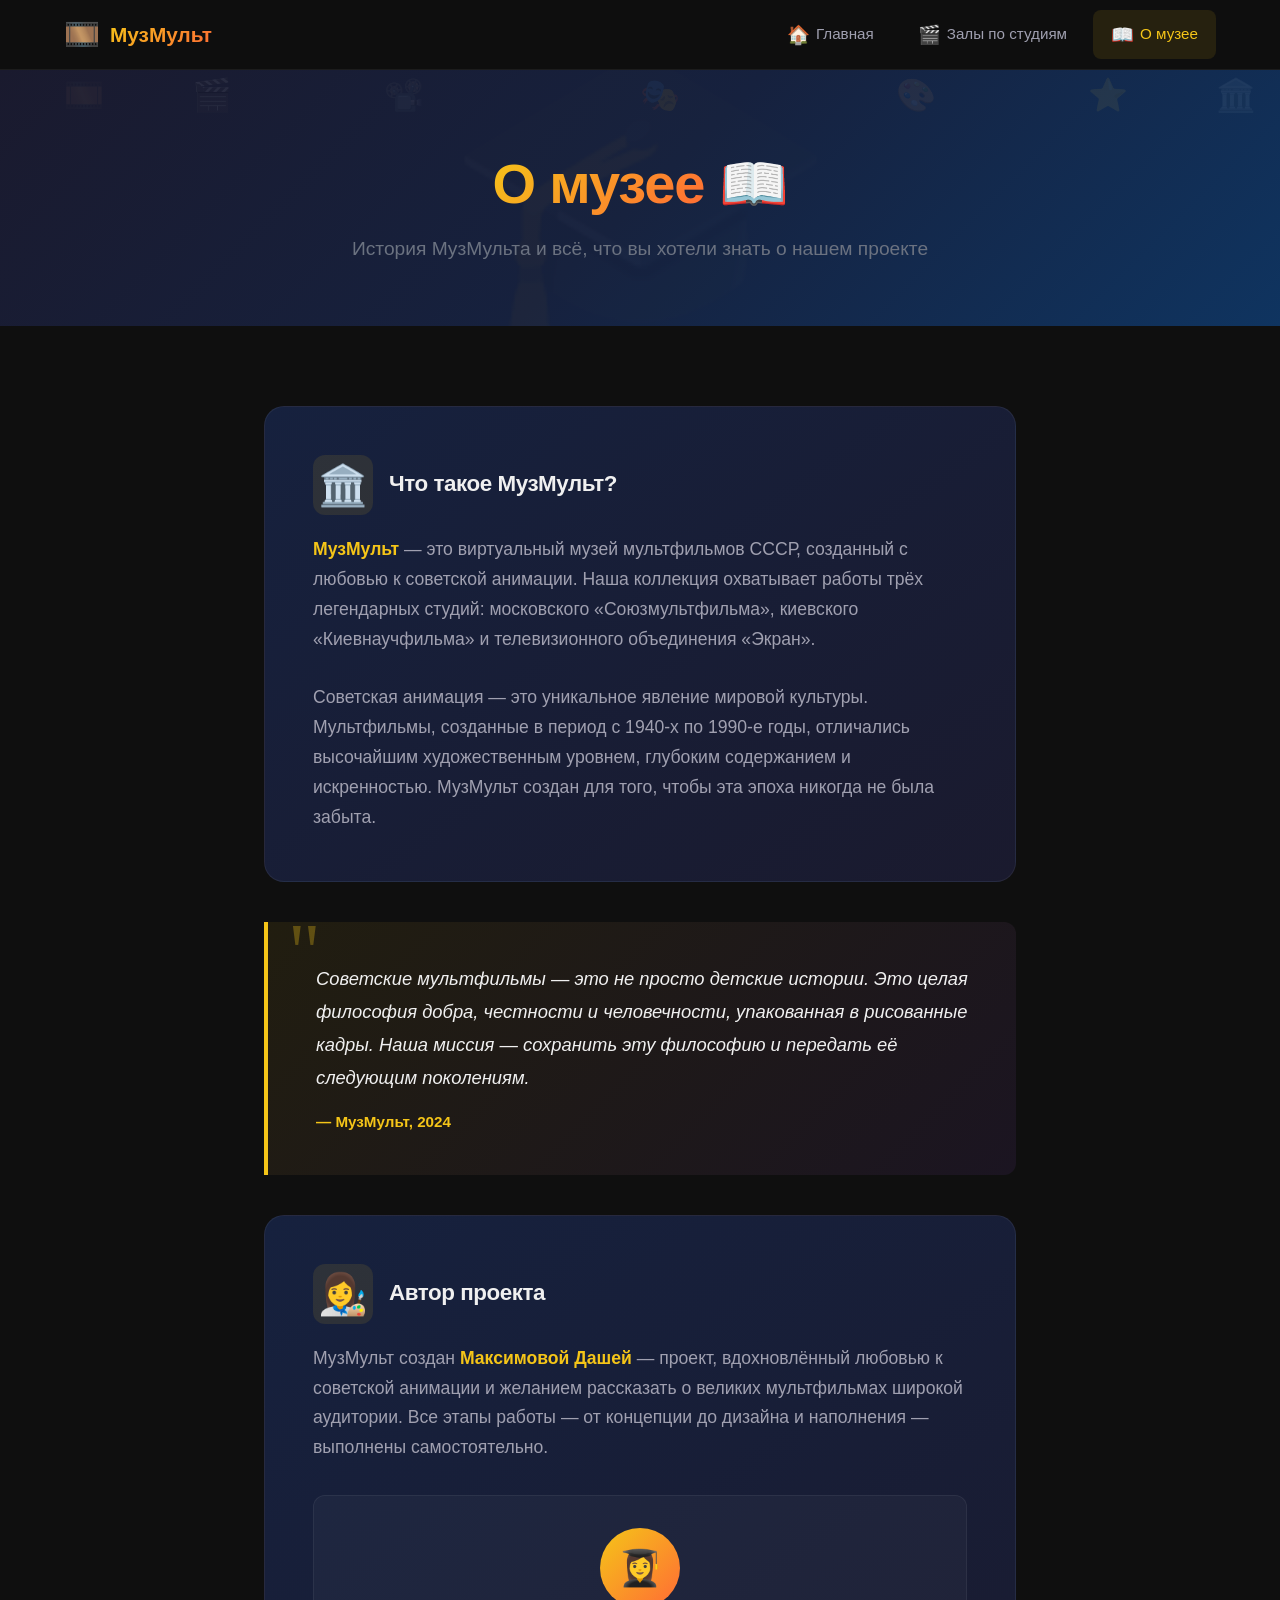
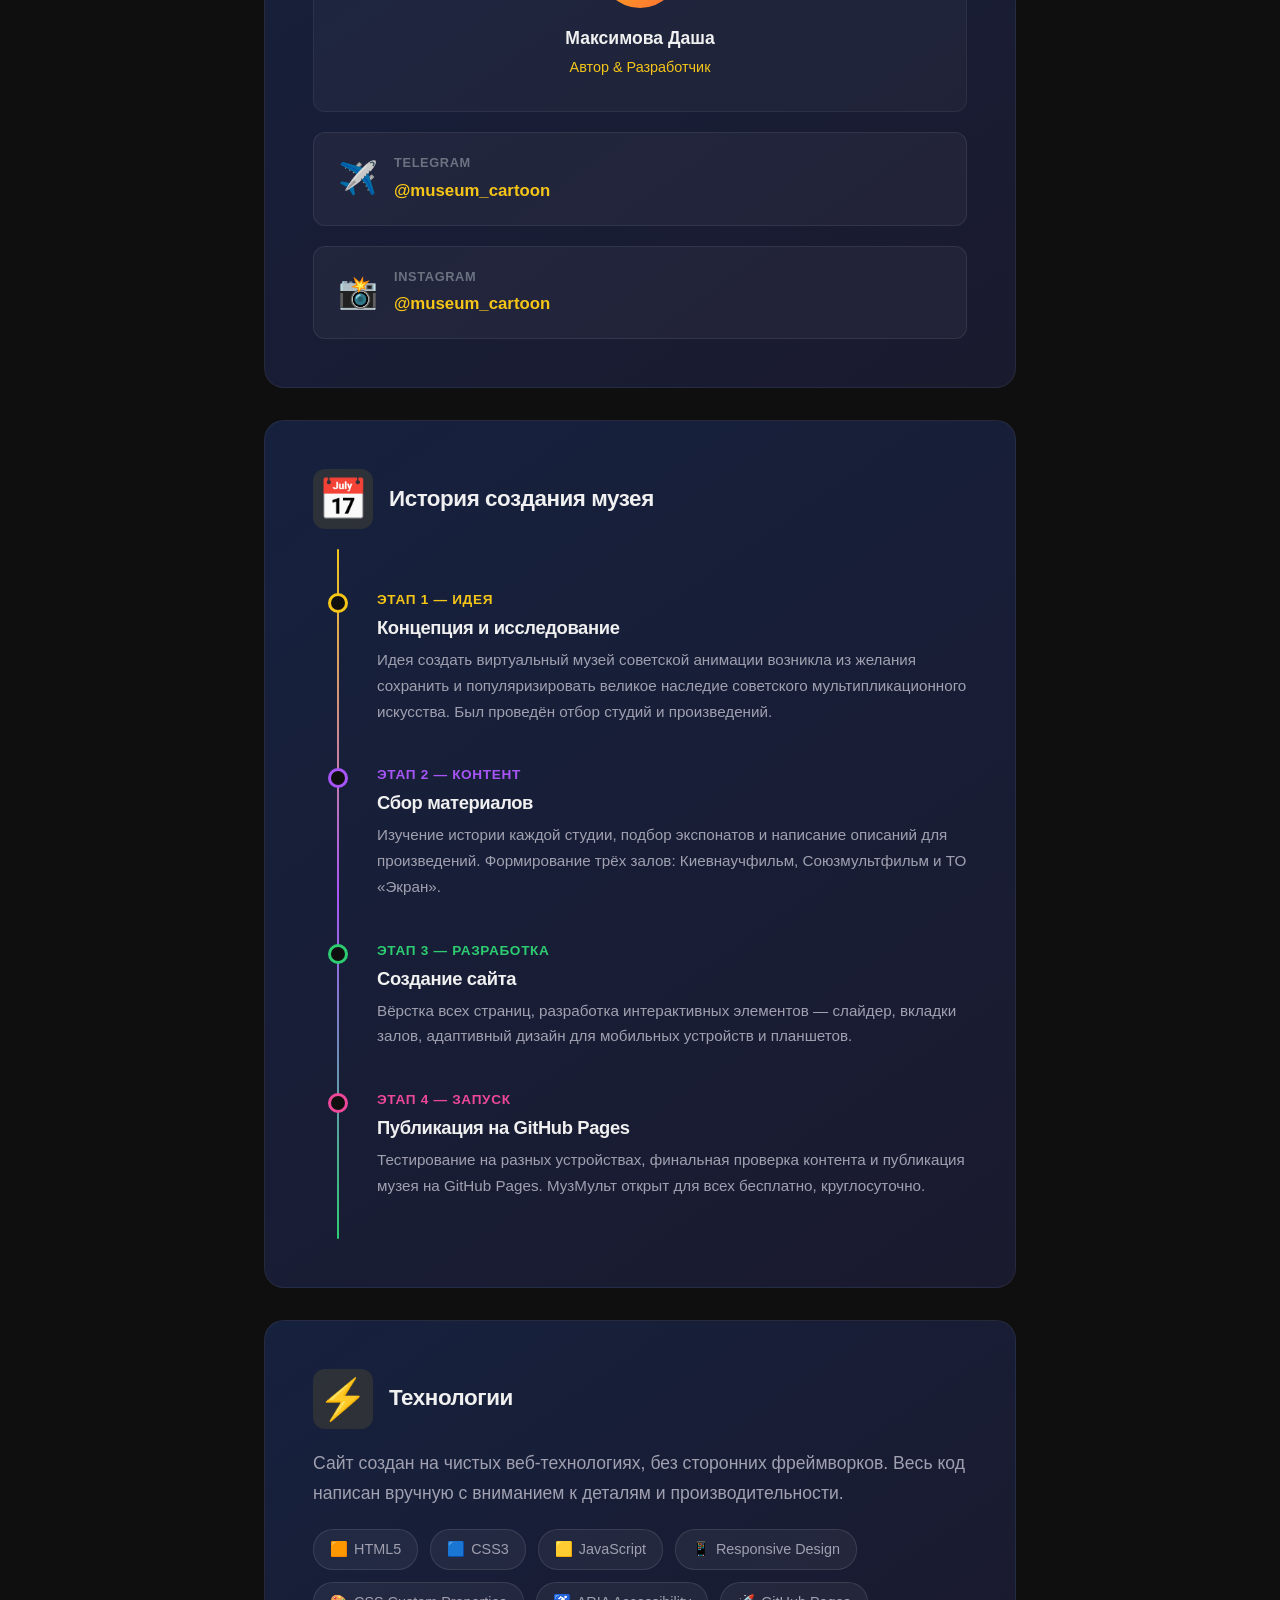
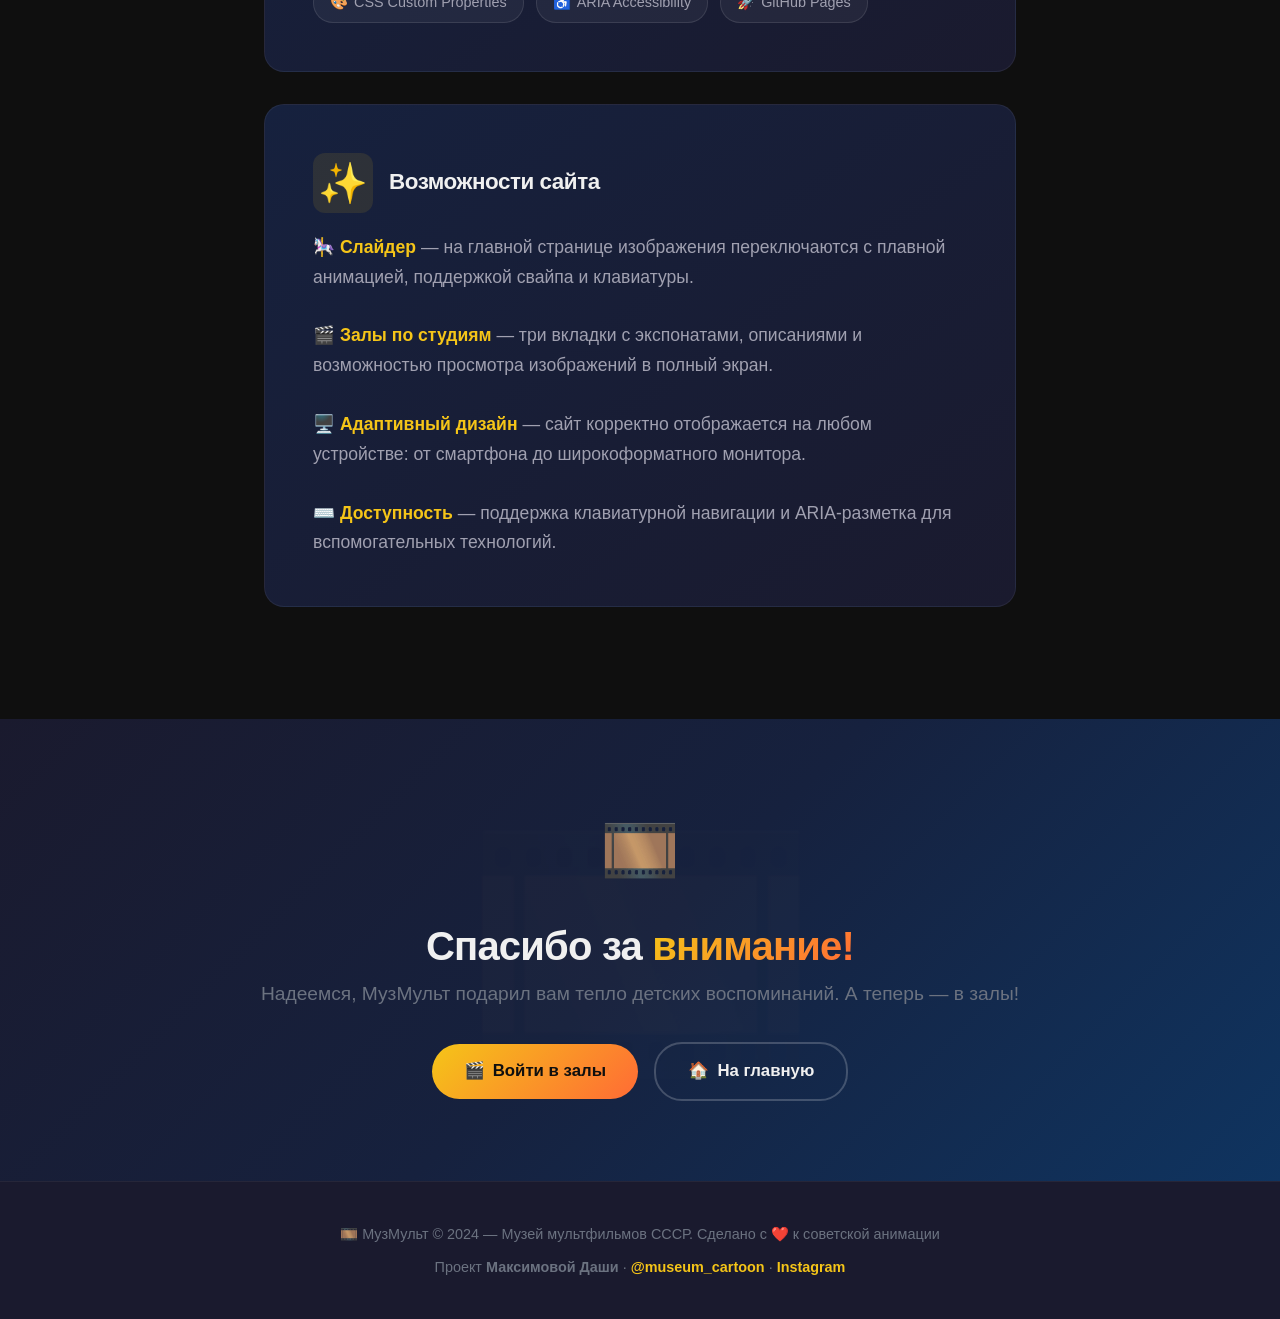
==== commit 3940cdc8: "fix" ====
--- a/about.html
+++ b/about.html
@@ -394,6 +394,17 @@
                         <div class="contact-block__label">Telegram</div>
                         <div class="contact-block__value">
                             <a href="https://t.me/museum_cartoon" target="_blank" rel="noopener">
+                                @museum_cartoon
+                            </a>
+                        </div>
+                    </div>
+                </div>
+                <div class="contact-block">
+                    <span class="contact-block__icon" aria-hidden="true">📸</span>
+                    <div>
+                        <div class="contact-block__label">Instagram</div>
+                        <div class="contact-block__value">
+                            <a href="https://www.instagram.com/museum_cartoon" target="_blank" rel="noopener">
                                 @museum_cartoon
                             </a>
                         </div>
@@ -547,6 +558,7 @@
         <p class="footer__text mt-1">
             Проект <strong>Максимовой Даши</strong>
             · <a href="https://t.me/museum_cartoon" class="footer__link" target="_blank" rel="noopener">@museum_cartoon</a>
+            · <a href="https://www.instagram.com/museum_cartoon" class="footer__link" target="_blank" rel="noopener">Instagram</a>
         </p>
     </div>
 </footer>
